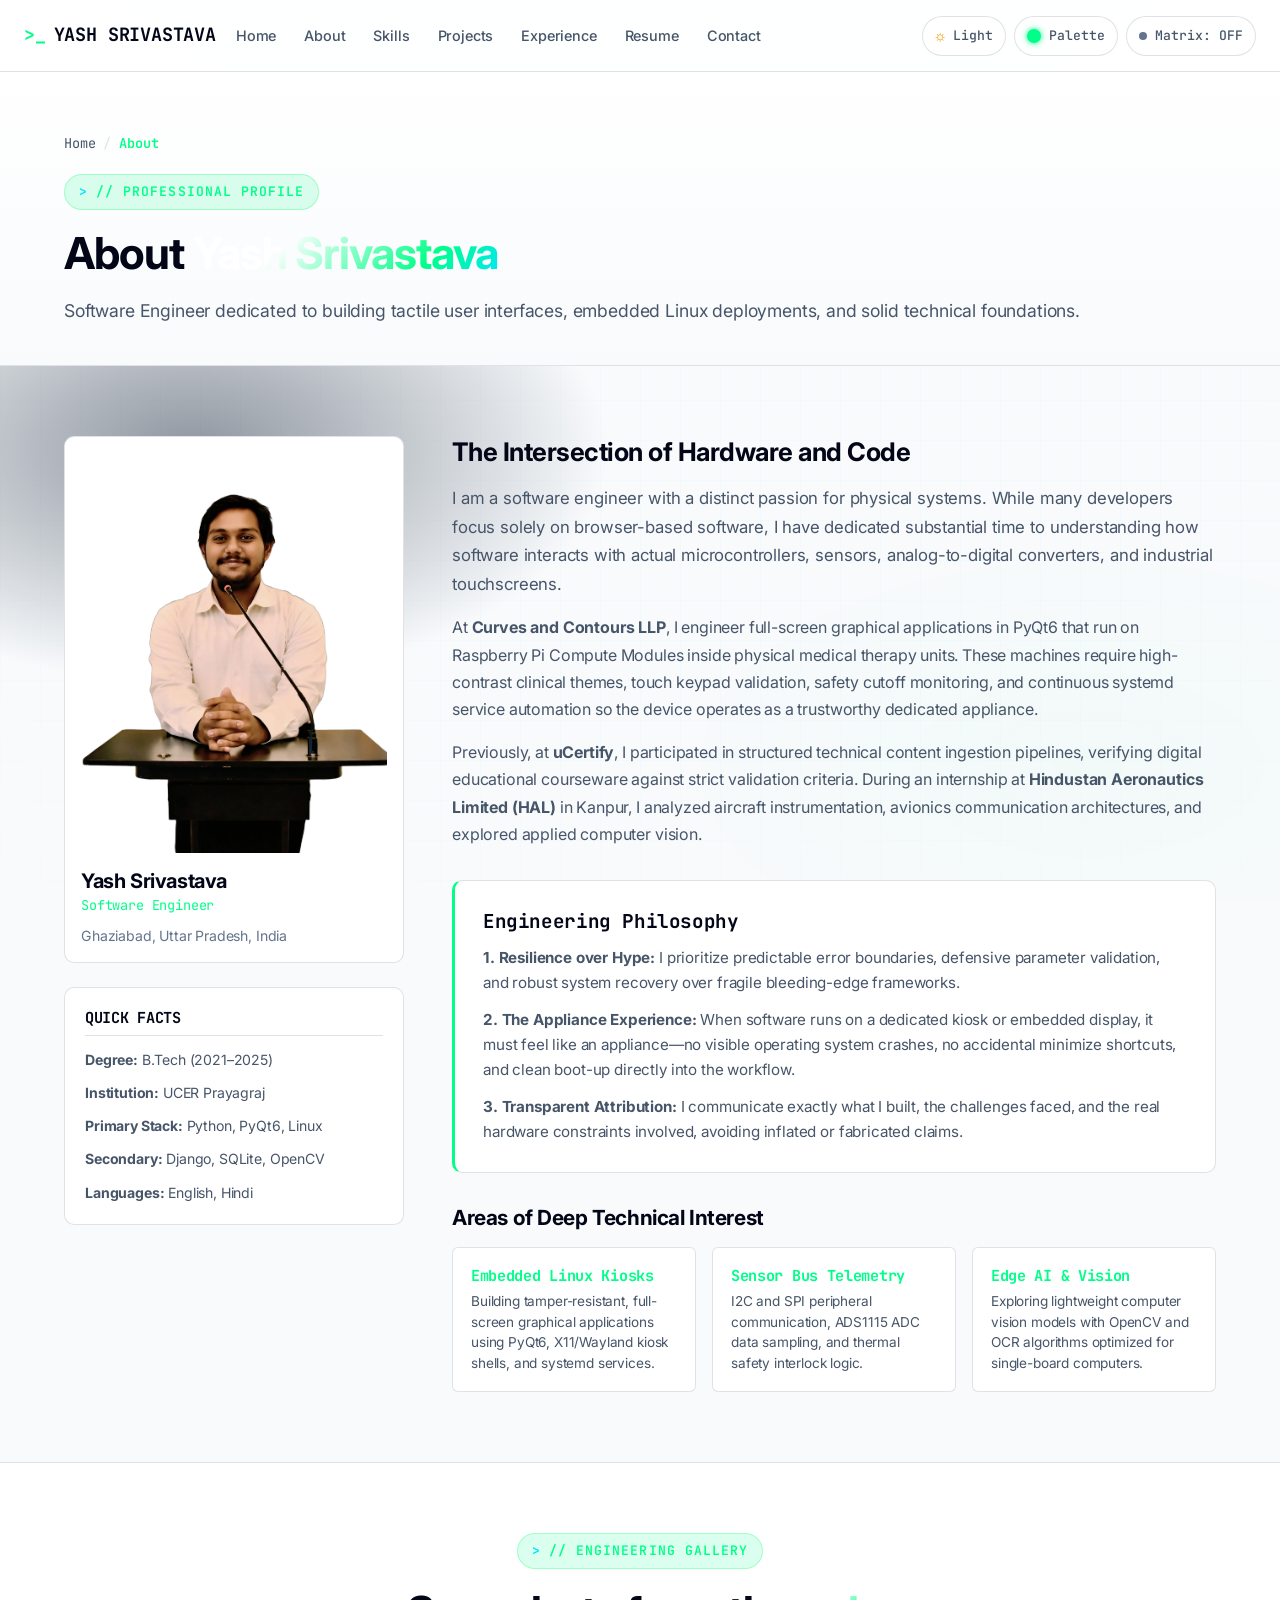
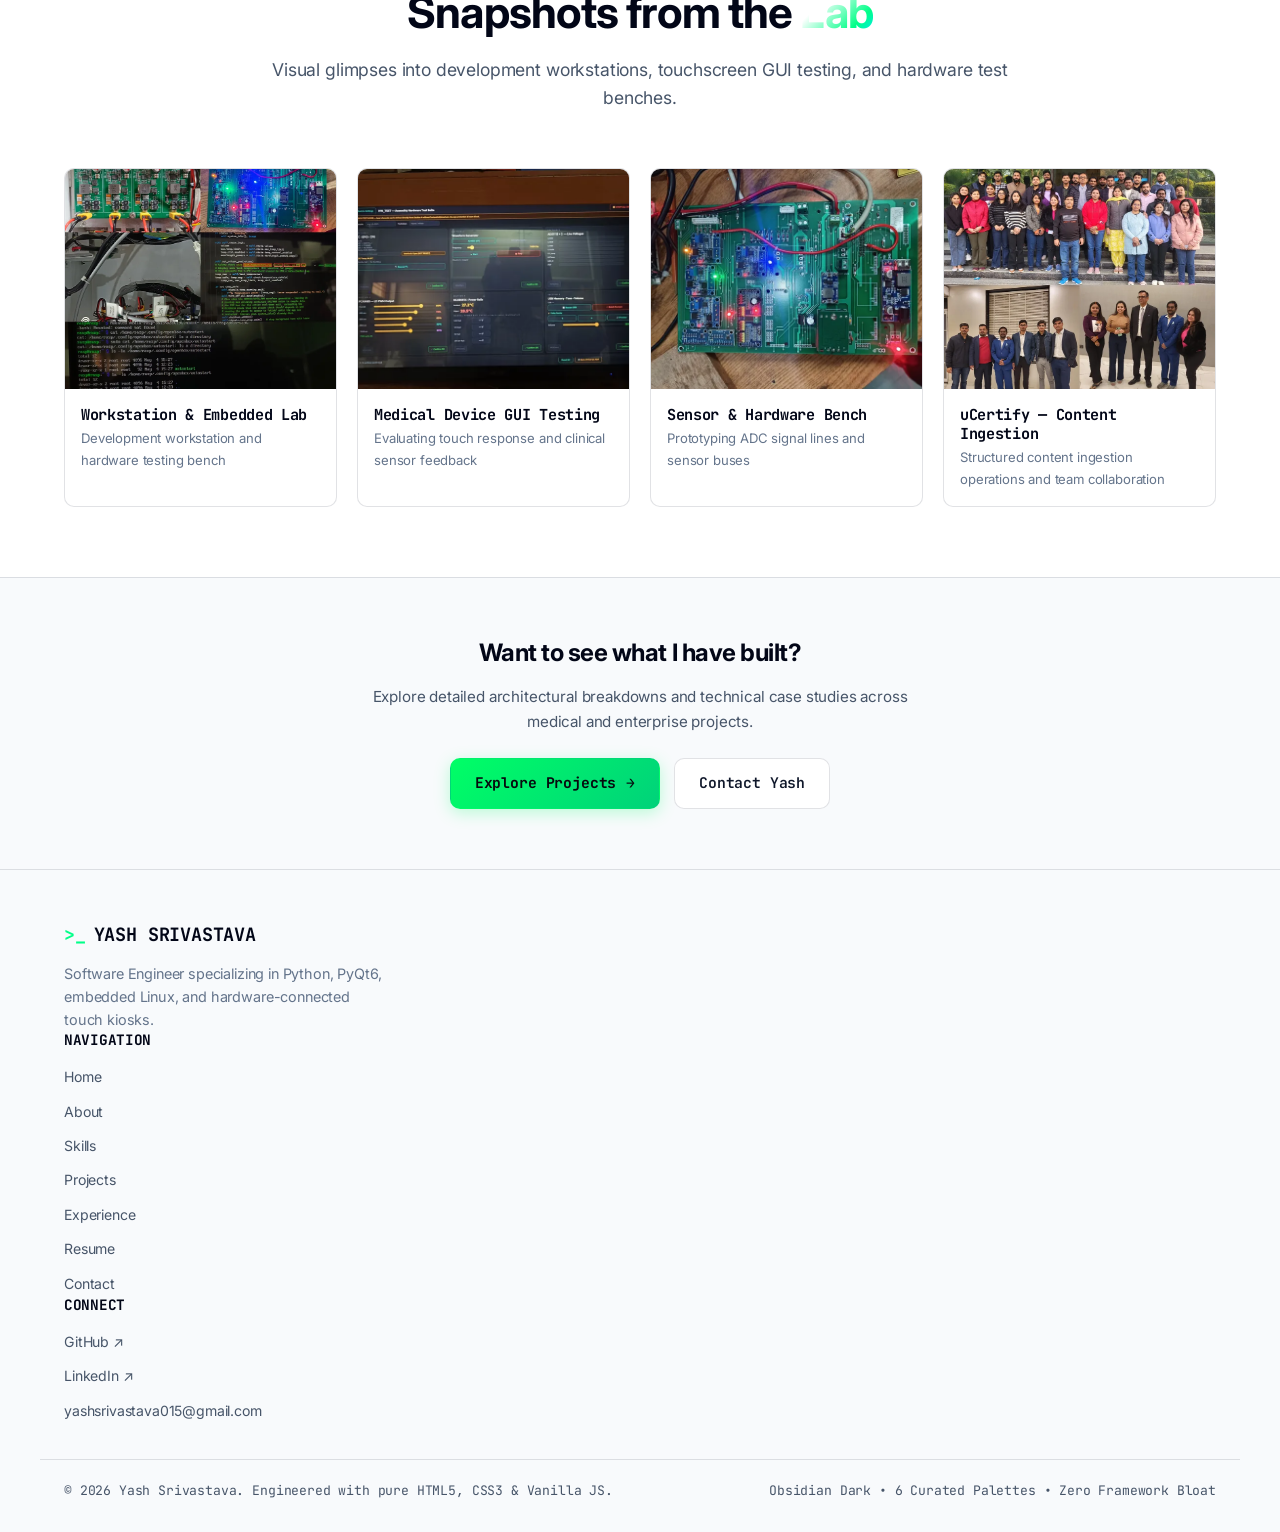
==== about/index.html @ b6c616fc "feat: multi-page architecture with centralized theme, palette, and matrix controls" ====
<!DOCTYPE html>
<html lang="en" data-theme="dark" data-palette="emerald">
<head>
  <meta charset="UTF-8">
  <meta name="viewport" content="width=device-width, initial-scale=1.0">
  <title>About Yash Srivastava | Systems Software Engineer</title>
  
  <meta name="description" content="Learn about Yash Srivastava — Software Engineer based in Ghaziabad, India. Background, engineering philosophy, education, and development approach.">
  <link rel="canonical" href="https://yashsrivastava.dev/about/">

  <!-- Immediate Theme & Palette Initialization -->
  <script>
    (function () {
      try {
        var t = localStorage.getItem('portfolio_theme') || (window.matchMedia && window.matchMedia('(prefers-color-scheme: light)').matches ? 'light' : 'dark');
        var p = localStorage.getItem('portfolio_palette') || 'emerald';
        document.documentElement.setAttribute('data-theme', t);
        document.documentElement.setAttribute('data-palette', p);
      } catch (e) {}
    })();
  </script>

  <!-- Favicons -->
  <link rel="icon" type="image/x-icon" href="../favicon.ico">
  <link rel="icon" type="image/png" sizes="32x32" href="../assets/icons/favicon-32x32.png">
  <link rel="apple-touch-icon" sizes="180x180" href="../assets/icons/apple-touch-icon.png">

  <!-- Open Graph -->
  <meta property="og:type" content="profile">
  <meta property="og:url" content="https://yashsrivastava.dev/about/">
  <meta property="og:title" content="About Yash Srivastava | Software Engineer">
  <meta property="og:description" content="Background, engineering philosophy, and lab snapshots of Yash Srivastava.">
  <meta property="og:image" content="https://yashsrivastava.dev/images/og-image.webp">

  <!-- Stylesheet -->
  <link rel="stylesheet" href="../assets/css/style.css">
  
  <!-- Preconnect Fonts -->
  <link rel="preconnect" href="https://fonts.googleapis.com">
  <link rel="preconnect" href="https://fonts.gstatic.com" crossorigin>
  <link href="https://fonts.googleapis.com/css2?family=Inter:wght@400;500;600;700&family=JetBrains+Mono:wght@400;600;700&display=swap" rel="stylesheet">
</head>
<body>
  <a href="#main-content" class="skip-link">Skip to main content</a>
  <canvas id="matrixCanvas" aria-hidden="true"></canvas>

  <!-- Sticky Navigation Bar -->
  <header class="navbar" id="top-navbar">
    <div class="container nav-container">
      <a href="../index.html" class="nav-brand" aria-label="Yash Srivastava Portfolio Home">
        <span class="brand-prompt">&gt;_</span>
        <span class="brand-name">YASH SRIVASTAVA</span>
      </a>

      <nav aria-label="Main Navigation">
        <ul class="nav-links" id="nav-links">
          <li><a href="../index.html" class="nav-link">Home</a></li>
          <li><a href="../about/" class="nav-link active">About</a></li>
          <li><a href="../skills/" class="nav-link">Skills</a></li>
          <li><a href="../projects/" class="nav-link">Projects</a></li>
          <li><a href="../experience/" class="nav-link">Experience</a></li>
          <li><a href="../resume/" class="nav-link">Resume</a></li>
          <li><a href="../contact/" class="nav-link">Contact</a></li>
        </ul>
      </nav>

      <div class="nav-actions">
        <div class="nav-controls">
          <button type="button" class="ctrl-btn theme-toggle" id="theme-toggle-btn" aria-label="Switch Theme" title="Toggle Theme (Dark / Light)">
            <span class="ctrl-icon theme-icon-dark" aria-hidden="true">&#9790;</span>
            <span class="ctrl-icon theme-icon-light" aria-hidden="true">&#9788;</span>
            <span class="ctrl-label">Dark</span>
          </button>

          <div class="palette-dropdown" id="palette-dropdown-container">
            <button type="button" class="ctrl-btn palette-toggle" id="palette-toggle-btn" aria-haspopup="true" aria-expanded="false" aria-label="Select accent color palette" title="Select Color Palette">
              <span class="palette-color-preview" id="palette-color-preview" aria-hidden="true"></span>
              <span class="ctrl-label">Palette</span>
            </button>
            <div class="palette-menu" id="palette-menu" role="menu" aria-label="Color Palettes">
              <button type="button" class="palette-option active" data-palette="emerald" role="menuitem"><span class="swatch swatch-emerald"></span> Emerald</button>
              <button type="button" class="palette-option" data-palette="electric-blue" role="menuitem"><span class="swatch swatch-blue"></span> Electric Blue</button>
              <button type="button" class="palette-option" data-palette="cyan" role="menuitem"><span class="swatch swatch-cyan"></span> Neon Cyan</button>
              <button type="button" class="palette-option" data-palette="violet" role="menuitem"><span class="swatch swatch-violet"></span> Royal Violet</button>
              <button type="button" class="palette-option" data-palette="amber" role="menuitem"><span class="swatch swatch-amber"></span> Cyber Amber</button>
              <button type="button" class="palette-option" data-palette="monochrome" role="menuitem"><span class="swatch swatch-mono"></span> Monochrome</button>
            </div>
          </div>

          <button type="button" class="ctrl-btn matrix-toggle" id="matrix-toggle-btn" aria-pressed="false" aria-label="Toggle Matrix Canvas Animation" title="Toggle Matrix FX">
            <span class="matrix-status-dot"></span>
            <span class="ctrl-label">Matrix: OFF</span>
          </button>
        </div>

        <button type="button" class="menu-toggle" id="menu-toggle" aria-label="Toggle Navigation Menu" aria-expanded="false" aria-controls="nav-links">
          <svg viewBox="0 0 24 24" fill="none" stroke="currentColor" stroke-width="2" stroke-linecap="round" stroke-linejoin="round" aria-hidden="true">
            <line x1="3" y1="12" x2="21" y2="12"></line>
            <line x1="3" y1="6" x2="21" y2="6"></line>
            <line x1="3" y1="18" x2="21" y2="18"></line>
          </svg>
        </button>
      </div>
    </div>
  </header>

  <main id="main-content">
    <!-- Page Hero & Breadcrumbs -->
    <section class="page-hero">
      <div class="container">
        <nav class="breadcrumbs" aria-label="Breadcrumb">
          <a href="../index.html">Home</a>
          <span class="separator">/</span>
          <span class="current" aria-current="page">About</span>
        </nav>
        <span class="section-tag">// Professional Profile</span>
        <h1 class="section-title">About <span class="text-gradient">Yash Srivastava</span></h1>
        <p class="section-subtitle">
          Software Engineer dedicated to building tactile user interfaces, embedded Linux deployments, and solid technical foundations.
        </p>
      </div>
    </section>

    <!-- Detailed Background & Portrait -->
    <section style="padding: 70px 0;">
      <div class="container">
        <div class="about-grid" style="display: grid; grid-template-columns: 340px 1fr; gap: 48px; align-items: start;">
          
          <!-- Left Column: Portrait & Highlights -->
          <div style="display: flex; flex-direction: column; gap: 24px;">
            <div style="background: var(--bg-surface); border: 1px solid var(--border-subtle); border-radius: var(--radius-md); overflow: hidden; padding: 16px; text-align: center;">
              <img src="../images/profile/yash-profile.webp" alt="Yash Srivastava portrait photograph" style="border-radius: var(--radius-sm); width: 100%; height: auto; max-height: 400px; object-fit: cover;" width="400" height="480">
              <div style="margin-top: 16px; text-align: left;">
                <h2 style="font-size: 1.25rem; font-weight: 700; color: var(--text-highlight);">Yash Srivastava</h2>
                <p style="font-family: var(--font-mono); font-size: 0.85rem; color: var(--accent); margin-bottom: 8px;">Software Engineer</p>
                <p style="font-size: 0.88rem; color: var(--text-muted); line-height: 1.5;">Ghaziabad, Uttar Pradesh, India</p>
              </div>
            </div>

            <!-- Quick Specs Card -->
            <div style="background: var(--bg-surface); border: 1px solid var(--border-subtle); border-radius: var(--radius-md); padding: 20px;">
              <h3 style="font-size: 0.95rem; font-family: var(--font-mono); text-transform: uppercase; color: var(--text-highlight); margin-bottom: 12px; border-bottom: 1px solid var(--border-subtle); padding-bottom: 8px;">Quick Facts</h3>
              <ul style="list-style: none; display: flex; flex-direction: column; gap: 10px; font-size: 0.88rem; color: var(--text-secondary);">
                <li><strong>Degree:</strong> B.Tech (2021&ndash;2025)</li>
                <li><strong>Institution:</strong> UCER Prayagraj</li>
                <li><strong>Primary Stack:</strong> Python, PyQt6, Linux</li>
                <li><strong>Secondary:</strong> Django, SQLite, OpenCV</li>
                <li><strong>Languages:</strong> English, Hindi</li>
              </ul>
            </div>
          </div>

          <!-- Right Column: Narrative & Engineering Approach -->
          <div style="display: flex; flex-direction: column; gap: 32px;">
            <div>
              <h2 style="font-size: 1.6rem; color: var(--text-highlight); margin-bottom: 16px;">The Intersection of Hardware and Code</h2>
              <p style="font-size: 1.05rem; line-height: 1.7; color: var(--text-secondary); margin-bottom: 16px;">
                I am a software engineer with a distinct passion for physical systems. While many developers focus solely on browser-based software, I have dedicated substantial time to understanding how software interacts with actual microcontrollers, sensors, analog-to-digital converters, and industrial touchscreens.
              </p>
              <p style="font-size: 1rem; line-height: 1.7; color: var(--text-secondary); margin-bottom: 16px;">
                At <strong>Curves and Contours LLP</strong>, I engineer full-screen graphical applications in PyQt6 that run on Raspberry Pi Compute Modules inside physical medical therapy units. These machines require high-contrast clinical themes, touch keypad validation, safety cutoff monitoring, and continuous systemd service automation so the device operates as a trustworthy dedicated appliance.
              </p>
              <p style="font-size: 1rem; line-height: 1.7; color: var(--text-secondary);">
                Previously, at <strong>uCertify</strong>, I participated in structured technical content ingestion pipelines, verifying digital educational courseware against strict validation criteria. During an internship at <strong>Hindustan Aeronautics Limited (HAL)</strong> in Kanpur, I analyzed aircraft instrumentation, avionics communication architectures, and explored applied computer vision.
              </p>
            </div>

            <!-- Engineering Philosophy -->
            <div style="background: var(--bg-surface); border: 1px solid var(--border-subtle); border-left: 3px solid var(--accent); border-radius: var(--radius-md); padding: 28px;">
              <h3 style="font-size: 1.2rem; font-family: var(--font-mono); color: var(--text-highlight); margin-bottom: 12px;">Engineering Philosophy</h3>
              <p style="font-size: 0.95rem; line-height: 1.65; color: var(--text-secondary); margin-bottom: 12px;">
                <strong>1. Resilience over Hype:</strong> I prioritize predictable error boundaries, defensive parameter validation, and robust system recovery over fragile bleeding-edge frameworks.
              </p>
              <p style="font-size: 0.95rem; line-height: 1.65; color: var(--text-secondary); margin-bottom: 12px;">
                <strong>2. The Appliance Experience:</strong> When software runs on a dedicated kiosk or embedded display, it must feel like an appliance—no visible operating system crashes, no accidental minimize shortcuts, and clean boot-up directly into the workflow.
              </p>
              <p style="font-size: 0.95rem; line-height: 1.65; color: var(--text-secondary);">
                <strong>3. Transparent Attribution:</strong> I communicate exactly what I built, the challenges faced, and the real hardware constraints involved, avoiding inflated or fabricated claims.
              </p>
            </div>

            <!-- Areas of Interest -->
            <div>
              <h3 style="font-size: 1.3rem; color: var(--text-highlight); margin-bottom: 16px;">Areas of Deep Technical Interest</h3>
              <div style="display: grid; grid-template-columns: repeat(auto-fit, minmax(240px, 1fr)); gap: 16px;">
                <div style="background: var(--bg-surface); border: 1px solid var(--border-subtle); border-radius: var(--radius-sm); padding: 18px;">
                  <h4 style="font-family: var(--font-mono); font-size: 0.95rem; color: var(--accent); margin-bottom: 6px;">Embedded Linux Kiosks</h4>
                  <p style="font-size: 0.85rem; color: var(--text-secondary); line-height: 1.5;">Building tamper-resistant, full-screen graphical applications using PyQt6, X11/Wayland kiosk shells, and systemd services.</p>
                </div>
                <div style="background: var(--bg-surface); border: 1px solid var(--border-subtle); border-radius: var(--radius-sm); padding: 18px;">
                  <h4 style="font-family: var(--font-mono); font-size: 0.95rem; color: var(--accent); margin-bottom: 6px;">Sensor Bus Telemetry</h4>
                  <p style="font-size: 0.85rem; color: var(--text-secondary); line-height: 1.5;">I2C and SPI peripheral communication, ADS1115 ADC data sampling, and thermal safety interlock logic.</p>
                </div>
                <div style="background: var(--bg-surface); border: 1px solid var(--border-subtle); border-radius: var(--radius-sm); padding: 18px;">
                  <h4 style="font-family: var(--font-mono); font-size: 0.95rem; color: var(--accent); margin-bottom: 6px;">Edge AI &amp; Vision</h4>
                  <p style="font-size: 0.85rem; color: var(--text-secondary); line-height: 1.5;">Exploring lightweight computer vision models with OpenCV and OCR algorithms optimized for single-board computers.</p>
                </div>
              </div>
            </div>
          </div>
        </div>
      </div>
    </section>

    <!-- Lab & Workstation Snapshots Gallery -->
    <section style="padding: 70px 0; background: var(--bg-surface); border-top: 1px solid var(--border-subtle);">
      <div class="container">
        <div class="section-header">
          <span class="section-tag">// Engineering Gallery</span>
          <h2 class="section-title">Snapshots from the <span class="text-gradient">Lab</span></h2>
          <p class="section-subtitle">
            Visual glimpses into development workstations, touchscreen GUI testing, and hardware test benches.
          </p>
        </div>

        <div class="gallery-grid" style="display: grid; grid-template-columns: repeat(auto-fit, minmax(min(100%, 260px), 1fr)); gap: 20px;">
          
          <div class="gallery-card" style="background: var(--bg-card); border: 1px solid var(--border-subtle); border-radius: var(--radius-md); overflow: hidden;">
            <img src="../images/snapshots-engineering-lab/workstation-embedded-lab-800.webp" alt="Development workstation setup with test equipment and circuit testing" style="width: 100%; height: 220px; object-fit: cover;" width="800" height="450" loading="lazy">
            <div style="padding: 16px;">
              <h4 style="font-family: var(--font-mono); font-size: 0.95rem; color: var(--text-highlight); margin-bottom: 4px;">Workstation &amp; Embedded Lab</h4>
              <p style="font-size: 0.82rem; color: var(--text-muted);">Development workstation and hardware testing bench</p>
            </div>
          </div>

          <div class="gallery-card" style="background: var(--bg-card); border: 1px solid var(--border-subtle); border-radius: var(--radius-md); overflow: hidden;">
            <img src="../images/snapshots-engineering-lab/medical-device-gui-testing-800.webp" alt="Touchscreen monitor testing medical device graphical user interface" style="width: 100%; height: 220px; object-fit: cover;" width="800" height="450" loading="lazy">
            <div style="padding: 16px;">
              <h4 style="font-family: var(--font-mono); font-size: 0.95rem; color: var(--text-highlight); margin-bottom: 4px;">Medical Device GUI Testing</h4>
              <p style="font-size: 0.82rem; color: var(--text-muted);">Evaluating touch response and clinical sensor feedback</p>
            </div>
          </div>

          <div class="gallery-card" style="background: var(--bg-card); border: 1px solid var(--border-subtle); border-radius: var(--radius-md); overflow: hidden;">
            <img src="../images/snapshots-engineering-lab/sensor-hardware-engineering-800.webp" alt="Circuit prototyping breadboard with connected sensors and wiring" style="width: 100%; height: 220px; object-fit: cover;" width="800" height="450" loading="lazy">
            <div style="padding: 16px;">
              <h4 style="font-family: var(--font-mono); font-size: 0.95rem; color: var(--text-highlight); margin-bottom: 4px;">Sensor &amp; Hardware Bench</h4>
              <p style="font-size: 0.82rem; color: var(--text-muted);">Prototyping ADC signal lines and sensor buses</p>
            </div>
          </div>

          <div class="gallery-card" style="background: var(--bg-card); border: 1px solid var(--border-subtle); border-radius: var(--radius-md); overflow: hidden;">
            <img src="../images/snapshots-engineering-lab/ucertify-ingest-role-800.webp" alt="Office collaboration during technical content operations" style="width: 100%; height: 220px; object-fit: cover;" width="800" height="450" loading="lazy">
            <div style="padding: 16px;">
              <h4 style="font-family: var(--font-mono); font-size: 0.95rem; color: var(--text-highlight); margin-bottom: 4px;">uCertify &mdash; Content Ingestion</h4>
              <p style="font-size: 0.82rem; color: var(--text-muted);">Structured content ingestion operations and team collaboration</p>
            </div>
          </div>

        </div>
      </div>
    </section>

    <!-- CTA Section -->
    <section style="padding: 60px 0; border-top: 1px solid var(--border-subtle); text-align: center;">
      <div class="container" style="max-width: 600px;">
        <h2 style="font-size: 1.5rem; color: var(--text-highlight); margin-bottom: 16px;">Want to see what I have built?</h2>
        <p style="color: var(--text-secondary); margin-bottom: 24px; font-size: 0.95rem;">
          Explore detailed architectural breakdowns and technical case studies across medical and enterprise projects.
        </p>
        <div style="display: flex; gap: 14px; justify-content: center; flex-wrap: wrap;">
          <a href="../projects/" class="btn btn-primary">
            <span>Explore Projects</span>
            <span class="btn-arrow">&rarr;</span>
          </a>
          <a href="../contact/" class="btn btn-secondary">
            <span>Contact Yash</span>
          </a>
        </div>
      </div>
    </section>
  </main>

  <!-- Global Footer -->
  <footer class="footer" style="padding: 50px 0 30px; border-top: 1px solid var(--border-subtle); background: var(--bg-primary);">
    <div class="container footer-grid">
      <div class="footer-brand">
        <a href="../index.html" class="nav-brand" style="margin-bottom: 12px; display: inline-flex;">
          <span class="brand-prompt">&gt;_</span>
          <span class="brand-name">YASH SRIVASTAVA</span>
        </a>
        <p style="color: var(--text-muted); font-size: 0.9rem; max-width: 320px; line-height: 1.6;">
          Software Engineer specializing in Python, PyQt6, embedded Linux, and hardware-connected touch kiosks.
        </p>
      </div>

      <div class="footer-links-group">
        <h4 style="font-family: var(--font-mono); font-size: 0.9rem; text-transform: uppercase; margin-bottom: 14px; color: var(--text-highlight);">Navigation</h4>
        <ul style="list-style: none; display: flex; flex-direction: column; gap: 8px;">
          <li><a href="../index.html" style="color: var(--text-secondary); font-size: 0.88rem;">Home</a></li>
          <li><a href="../about/" style="color: var(--text-secondary); font-size: 0.88rem;">About</a></li>
          <li><a href="../skills/" style="color: var(--text-secondary); font-size: 0.88rem;">Skills</a></li>
          <li><a href="../projects/" style="color: var(--text-secondary); font-size: 0.88rem;">Projects</a></li>
          <li><a href="../experience/" style="color: var(--text-secondary); font-size: 0.88rem;">Experience</a></li>
          <li><a href="../resume/" style="color: var(--text-secondary); font-size: 0.88rem;">Resume</a></li>
          <li><a href="../contact/" style="color: var(--text-secondary); font-size: 0.88rem;">Contact</a></li>
        </ul>
      </div>

      <div class="footer-social-group">
        <h4 style="font-family: var(--font-mono); font-size: 0.9rem; text-transform: uppercase; margin-bottom: 14px; color: var(--text-highlight);">Connect</h4>
        <ul style="list-style: none; display: flex; flex-direction: column; gap: 8px;">
          <li><a href="https://github.com/yashsrivastava12345" target="_blank" rel="noopener noreferrer" style="color: var(--text-secondary); font-size: 0.88rem;">GitHub &nearr;</a></li>
          <li><a href="https://www.linkedin.com/in/yash-srivastava-363363220/" target="_blank" rel="noopener noreferrer" style="color: var(--text-secondary); font-size: 0.88rem;">LinkedIn &nearr;</a></li>
          <li><a href="mailto:yashsrivastava015@gmail.com" style="color: var(--text-secondary); font-size: 0.88rem;">yashsrivastava015@gmail.com</a></li>
        </ul>
      </div>
    </div>

    <div class="container footer-bottom" style="margin-top: 36px; padding-top: 20px; border-top: 1px solid var(--border-subtle); display: flex; justify-content: space-between; align-items: center; flex-wrap: wrap; gap: 12px; color: var(--text-muted); font-size: 0.82rem; font-family: var(--font-mono);">
      <p>&copy; 2026 Yash Srivastava. Engineered with pure HTML5, CSS3 &amp; Vanilla JS.</p>
      <p>Obsidian Dark &bull; 6 Curated Palettes &bull; Zero Framework Bloat</p>
    </div>
  </footer>

  <script src="../assets/js/settings.js"></script>
</body>
</html>
---- assets/css/style.css ----
/* ==========================================================================
   YASH SRIVASTAVA - PROFESSIONAL DEVELOPER PORTFOLIO
   Design System: Obsidian Dark + Cyber Neon Green / Cyan Accents
   ========================================================================== */

/* Accessibility Skip Link */
.skip-link {
  position: absolute;
  top: -120px;
  left: 20px;
  background: var(--accent-green);
  color: #05080c;
  font-weight: 700;
  padding: 12px 20px;
  border-radius: var(--radius-sm);
  z-index: 10000;
  transition: top var(--transition-fast);
  text-decoration: none;
  font-family: var(--font-mono);
  box-shadow: 0 0 15px rgba(0, 255, 102, 0.5);
}
.skip-link:focus {
  top: 16px;
  outline: 3px solid #ffffff;
}

/* --------------------------------------------------------------------------
   Design Tokens & Dynamic Theme System
   -------------------------------------------------------------------------- */

:root,
[data-theme="dark"] {
  /* Dark Theme Base (Default) */
  --bg-primary: #070a0e;
  --bg-secondary: #0d1219;
  --bg-surface: #121822;
  --bg-surface-elevated: #182230;
  --bg-card: rgba(18, 26, 38, 0.8);
  --bg-card-hover: rgba(26, 37, 54, 0.92);
  --bg-glass: rgba(14, 20, 29, 0.85);

  /* Typography Colors */
  --text-primary: #f8fafc;
  --text-secondary: #94a3b8;
  --text-muted: #8a9bb3;
  --text-highlight: #ffffff;

  /* Borders & Grid */
  --border-subtle: rgba(255, 255, 255, 0.08);
  --grid-line: rgba(255, 255, 255, 0.025);
  --terminal-top-bg: #0d1219;
  --shadow-color: rgba(0, 0, 0, 0.55);
}

/* Light Theme Overrides */
[data-theme="light"] {
  --bg-primary: #f8fafc;
  --bg-secondary: #f1f5f9;
  --bg-surface: #ffffff;
  --bg-surface-elevated: #ffffff;
  --bg-card: #ffffff;
  --bg-card-hover: #f8fafc;
  --bg-glass: rgba(255, 255, 255, 0.9);

  /* Typography Colors */
  --text-primary: #0f172a;
  --text-secondary: #475569;
  --text-muted: #64748b;
  --text-highlight: #020617;

  /* Borders & Grid */
  --border-subtle: rgba(15, 23, 42, 0.12);
  --grid-line: rgba(15, 23, 42, 0.035);
  --terminal-top-bg: #e2e8f0;
  --shadow-color: rgba(15, 23, 42, 0.08);
}

/* Curated Accent Palettes */
/* 1. Emerald (Cyber Green - Default) */
:root,
[data-palette="emerald"] {
  --accent: #00ff88;
  --accent-hover: #00cc6a;
  --accent-dim: rgba(0, 255, 136, 0.14);
  --accent-glow: rgba(0, 255, 136, 0.3);
  --accent-border: rgba(0, 255, 136, 0.35);
  --accent-contrast: #070a0e;
  --accent-green: var(--accent);
  --accent-green-dim: var(--accent-dim);
  --accent-green-glow: var(--accent-glow);
  --accent-cyan: #00e5ff;
  --accent-cyan-dim: rgba(0, 229, 255, 0.14);
  --accent-cyan-glow: rgba(0, 229, 255, 0.28);
  --border-card: rgba(0, 255, 136, 0.2);
  --border-card-hover: rgba(0, 229, 255, 0.45);
  --border-focus: var(--accent);
}

/* 2. Electric Blue */
[data-palette="electric-blue"] {
  --accent: #3b82f6;
  --accent-hover: #2563eb;
  --accent-dim: rgba(59, 130, 246, 0.15);
  --accent-glow: rgba(59, 130, 246, 0.3);
  --accent-border: rgba(59, 130, 246, 0.4);
  --accent-contrast: #ffffff;
  --accent-green: var(--accent);
  --accent-green-dim: var(--accent-dim);
  --accent-green-glow: var(--accent-glow);
  --accent-cyan: #60a5fa;
  --accent-cyan-dim: rgba(96, 165, 250, 0.15);
  --accent-cyan-glow: rgba(96, 165, 250, 0.28);
  --border-card: rgba(59, 130, 246, 0.25);
  --border-card-hover: rgba(96, 165, 250, 0.5);
  --border-focus: var(--accent);
}

/* 3. Neon Cyan */
[data-palette="cyan"] {
  --accent: #00e5ff;
  --accent-hover: #00b4d8;
  --accent-dim: rgba(0, 229, 255, 0.14);
  --accent-glow: rgba(0, 229, 255, 0.3);
  --accent-border: rgba(0, 229, 255, 0.4);
  --accent-contrast: #070a0e;
  --accent-green: var(--accent);
  --accent-green-dim: var(--accent-dim);
  --accent-green-glow: var(--accent-glow);
  --accent-cyan: #38bdf8;
  --accent-cyan-dim: rgba(56, 189, 248, 0.15);
  --accent-cyan-glow: rgba(56, 189, 248, 0.28);
  --border-card: rgba(0, 229, 255, 0.25);
  --border-card-hover: rgba(56, 189, 248, 0.5);
  --border-focus: var(--accent);
}

/* 4. Royal Violet */
[data-palette="violet"] {
  --accent: #a855f7;
  --accent-hover: #9333ea;
  --accent-dim: rgba(168, 85, 247, 0.15);
  --accent-glow: rgba(168, 85, 247, 0.32);
  --accent-border: rgba(168, 85, 247, 0.4);
  --accent-contrast: #ffffff;
  --accent-green: var(--accent);
  --accent-green-dim: var(--accent-dim);
  --accent-green-glow: var(--accent-glow);
  --accent-cyan: #c084fc;
  --accent-cyan-dim: rgba(192, 132, 252, 0.15);
  --accent-cyan-glow: rgba(192, 132, 252, 0.28);
  --border-card: rgba(168, 85, 247, 0.25);
  --border-card-hover: rgba(192, 132, 252, 0.5);
  --border-focus: var(--accent);
}

/* 5. Cyber Amber */
[data-palette="amber"] {
  --accent: #f59e0b;
  --accent-hover: #d97706;
  --accent-dim: rgba(245, 158, 11, 0.15);
  --accent-glow: rgba(245, 158, 11, 0.3);
  --accent-border: rgba(245, 158, 11, 0.4);
  --accent-contrast: #070a0e;
  --accent-green: var(--accent);
  --accent-green-dim: var(--accent-dim);
  --accent-green-glow: var(--accent-glow);
  --accent-cyan: #fbbf24;
  --accent-cyan-dim: rgba(251, 191, 36, 0.15);
  --accent-cyan-glow: rgba(251, 191, 36, 0.28);
  --border-card: rgba(245, 158, 11, 0.25);
  --border-card-hover: rgba(251, 191, 36, 0.5);
  --border-focus: var(--accent);
}

/* 6. Monochrome / Steel */
[data-palette="monochrome"] {
  --accent: #94a3b8;
  --accent-hover: #cbd5e1;
  --accent-dim: rgba(148, 163, 184, 0.16);
  --accent-glow: rgba(148, 163, 184, 0.28);
  --accent-border: rgba(148, 163, 184, 0.35);
  --accent-contrast: #070a0e;
  --accent-green: var(--accent);
  --accent-green-dim: var(--accent-dim);
  --accent-green-glow: var(--accent-glow);
  --accent-cyan: #e2e8f0;
  --accent-cyan-dim: rgba(226, 232, 240, 0.14);
  --accent-cyan-glow: rgba(226, 232, 240, 0.28);
  --border-card: rgba(148, 163, 184, 0.25);
  --border-card-hover: rgba(226, 232, 240, 0.45);
  --border-focus: var(--accent);
}

/* Common System Tokens */
:root {
  --accent-amber: #f59e0b;
  --accent-purple: #8b5cf6;

  /* Fonts */
  --font-sans: 'Inter', -apple-system, BlinkMacSystemFont, 'Segoe UI', Roboto, Oxygen, Ubuntu, Cantarell, sans-serif;
  --font-mono: 'JetBrains Mono', 'Cascadia Code', 'Courier New', monospace;

  /* Layout & Transitions */
  --container-max: 1200px;
  --nav-height: 72px;
  --radius-sm: 6px;
  --radius-md: 10px;
  --radius-lg: 16px;
  --radius-full: 9999px;
  --transition-fast: 0.18s ease;
  --transition-normal: 0.3s cubic-bezier(0.16, 1, 0.3, 1);
  --transition-slow: 0.5s cubic-bezier(0.16, 1, 0.3, 1);

  /* Shadows */
  --shadow-sm: 0 2px 8px var(--shadow-color);
  --shadow-md: 0 8px 24px var(--shadow-color);
  --shadow-glow-green: 0 0 25px var(--accent-glow);
  --shadow-glow-cyan: 0 0 25px var(--accent-cyan-glow);
}

/* --------------------------------------------------------------------------
   Reset & Base Styles
   -------------------------------------------------------------------------- */
*, *::before, *::after {
  box-sizing: border-box;
  margin: 0;
  padding: 0;
}

html {
  scroll-behavior: smooth;
  scroll-padding-top: calc(var(--nav-height) + 24px);
  font-size: 16px;
  color-scheme: dark;
}

body {
  background-color: var(--bg-primary);
  color: var(--text-primary);
  font-family: var(--font-sans);
  line-height: 1.65;
  letter-spacing: -0.01em;
  overflow-x: hidden;
  position: relative;
  min-height: 100vh;
}

/* Subtle Technical Workstation Grid Pattern */
body::before {
  content: '';
  position: fixed;
  top: 0;
  left: 0;
  width: 100%;
  height: 100%;
  background-image: 
    linear-gradient(to right, rgba(0, 229, 255, 0.024) 1px, transparent 1px),
    linear-gradient(to bottom, rgba(0, 229, 255, 0.024) 1px, transparent 1px);
  background-size: 40px 40px;
  pointer-events: none;
  z-index: -1;
  mask-image: radial-gradient(ellipse 90% 80% at 50% 45%, #000 50%, transparent 95%);
  -webkit-mask-image: radial-gradient(ellipse 90% 80% at 50% 45%, #000 50%, transparent 95%);
}

/* Ambient Dark Workstation Gradient Overlay */
body::after {
  content: '';
  position: fixed;
  top: 0;
  left: 0;
  width: 100%;
  height: 100%;
  background: 
    radial-gradient(ellipse 80% 50% at 50% -10%, rgba(0, 229, 255, 0.055) 0%, transparent 60%),
    radial-gradient(ellipse 60% 45% at 85% 85%, rgba(0, 255, 102, 0.025) 0%, transparent 55%),
    radial-gradient(ellipse 50% 40% at 15% 50%, rgba(14, 28, 48, 0.45) 0%, transparent 65%);
  pointer-events: none;
  z-index: -1;
}

/* Canvas Matrix Layer (Optional Easter Egg, default OFF) */
#matrixCanvas {
  position: fixed;
  top: 0;
  left: 0;
  width: 100%;
  height: 100%;
  z-index: -2;
  opacity: 0;
  pointer-events: none;
  transition: opacity var(--transition-normal);
}

#matrixCanvas.active {
  opacity: 0.45;
}

/* Typography Helpers */
h1, h2, h3, h4, h5, h6 {
  color: var(--text-highlight);
  font-weight: 700;
  line-height: 1.25;
  letter-spacing: -0.02em;
}

p {
  color: var(--text-secondary);
}

a {
  color: var(--accent-green);
  text-decoration: none;
  transition: color var(--transition-fast);
}

a:hover {
  color: var(--accent-cyan);
}

code, pre, .font-mono {
  font-family: var(--font-mono);
}

img {
  max-width: 100%;
  height: auto;
  display: block;
}

.container {
  width: 100%;
  max-width: var(--container-max);
  margin-left: auto;
  margin-right: auto;
  padding-left: 24px;
  padding-right: 24px;
}

/* Section Header Utility */
.section-header {
  text-align: center;
  max-width: 760px;
  margin: 0 auto 56px;
}

.section-tag {
  display: inline-flex;
  align-items: center;
  gap: 8px;
  font-family: var(--font-mono);
  font-size: 0.82rem;
  font-weight: 600;
  text-transform: uppercase;
  letter-spacing: 0.08em;
  color: var(--accent-green);
  background: var(--accent-green-dim);
  border: 1px solid rgba(0, 255, 102, 0.28);
  padding: 6px 14px;
  border-radius: var(--radius-full);
  margin-bottom: 16px;
}

.section-tag::before {
  content: '>';
  color: var(--accent-cyan);
  font-weight: 700;
}

.section-title {
  font-size: clamp(2rem, 3.5vw, 2.75rem);
  margin-bottom: 16px;
}

.section-title .text-gradient {
  background: linear-gradient(135deg, #ffffff 30%, var(--accent-green) 75%, var(--accent-cyan) 100%);
  -webkit-background-clip: text;
  -webkit-text-fill-color: transparent;
}

.section-subtitle {
  font-size: 1.1rem;
  color: var(--text-secondary);
  line-height: 1.6;
}

/* Buttons */
.btn {
  display: inline-flex;
  align-items: center;
  justify-content: center;
  gap: 10px;
  padding: 12px 24px;
  font-family: var(--font-mono);
  font-size: 0.92rem;
  font-weight: 600;
  border-radius: var(--radius-md);
  cursor: pointer;
  transition: all var(--transition-normal);
  border: 1px solid transparent;
  white-space: nowrap;
}

.btn-primary {
  background: linear-gradient(135deg, #00ff66 0%, #00d27a 100%);
  color: #070a0e;
  box-shadow: 0 4px 16px rgba(0, 255, 102, 0.25);
  font-weight: 700;
}

.btn-primary:hover {
  background: linear-gradient(135deg, #24ff7e 0%, #00ff88 100%);
  color: #04080b;
  transform: translateY(-2px);
  box-shadow: 0 6px 24px rgba(0, 255, 102, 0.4);
}

.btn-secondary {
  background: var(--bg-surface-elevated);
  color: var(--text-primary);
  border-color: var(--border-subtle);
}

.btn-secondary:hover {
  background: rgba(255, 255, 255, 0.08);
  border-color: var(--accent-cyan);
  color: var(--accent-cyan);
  transform: translateY(-2px);
}

.btn-outline-green {
  background: transparent;
  color: var(--accent-green);
  border-color: rgba(0, 255, 102, 0.45);
}

.btn-outline-green:hover {
  background: var(--accent-green-dim);
  border-color: var(--accent-green);
  color: #ffffff;
  transform: translateY(-2px);
  box-shadow: var(--shadow-glow-green);
}

.btn-sm {
  padding: 8px 16px;
  font-size: 0.82rem;
}

/* --------------------------------------------------------------------------
   Sticky Navigation Bar
   -------------------------------------------------------------------------- */
.navbar {
  position: sticky;
  top: 0;
  width: 100%;
  height: var(--nav-height);
  background: var(--bg-glass);
  backdrop-filter: blur(16px);
  -webkit-backdrop-filter: blur(16px);
  border-bottom: 1px solid var(--border-subtle);
  z-index: 1000;
  display: flex;
  align-items: center;
  transition: all var(--transition-normal);
}

.navbar .container {
  max-width: 1440px;
}

.nav-container {
  display: flex;
  align-items: center;
  justify-content: space-between;
  gap: 16px;
  width: 100%;
  min-width: 0;
}

.nav-brand {
  display: flex;
  align-items: center;
  gap: 8px;
  font-family: var(--font-mono);
  font-weight: 700;
  font-size: 1.15rem;
  color: var(--text-highlight);
  letter-spacing: -0.01em;
  flex-shrink: 1;
  min-width: 0;
}

.brand-prompt {
  color: var(--accent-green);
  flex-shrink: 0;
}

.brand-name {
  white-space: nowrap;
  overflow: hidden;
  text-overflow: ellipsis;
}

.nav-brand:hover .brand-name {
  color: var(--accent-cyan);
}

.nav-links {
  display: flex;
  align-items: center;
  gap: 20px;
  list-style: none;
}

.nav-link {
  font-size: 0.9rem;
  font-weight: 500;
  color: var(--text-secondary);
  transition: color var(--transition-fast);
  position: relative;
  padding: 8px 4px;
  white-space: nowrap;
  min-height: 40px;
  display: inline-flex;
  align-items: center;
}

.nav-link:hover, .nav-link.active {
  color: var(--accent-green);
}

.nav-link.active::after {
  content: '';
  position: absolute;
  bottom: 0;
  left: 0;
  width: 100%;
  height: 2px;
  background: var(--accent-green);
  border-radius: var(--radius-full);
  box-shadow: 0 0 8px var(--accent-green);
}

.nav-actions {
  display: flex;
  align-items: center;
  gap: 12px;
  margin-left: auto;
  flex-shrink: 0;
}

/* --------------------------------------------------------------------------
   Three Global User Controls (Theme, Palette, Matrix FX)
   -------------------------------------------------------------------------- */
.nav-controls {
  display: flex;
  align-items: center;
  gap: 8px;
}

.ctrl-btn {
  display: inline-flex;
  align-items: center;
  justify-content: center;
  gap: 8px;
  background: var(--bg-surface);
  border: 1px solid var(--border-subtle);
  padding: 8px 12px;
  min-height: 40px;
  border-radius: var(--radius-full);
  font-family: var(--font-mono);
  font-size: 0.82rem;
  font-weight: 500;
  color: var(--text-secondary);
  cursor: pointer;
  transition: all var(--transition-fast);
  white-space: nowrap;
}

.ctrl-btn:hover {
  border-color: var(--accent);
  color: var(--text-primary);
  background: var(--bg-card-hover);
}

.ctrl-btn:focus-visible {
  outline: 2px solid var(--accent);
  outline-offset: 2px;
}

/* Theme Toggle (Dark / Light) */
.theme-toggle .ctrl-icon {
  font-size: 1rem;
  line-height: 1;
}

[data-theme="dark"] .theme-toggle .theme-icon-light {
  display: none;
}
[data-theme="dark"] .theme-toggle .theme-icon-dark {
  display: inline-block;
  color: var(--accent-cyan);
}

[data-theme="light"] .theme-toggle .theme-icon-dark {
  display: none;
}
[data-theme="light"] .theme-toggle .theme-icon-light {
  display: inline-block;
  color: #f59e0b;
}

/* Palette Selector Dropdown */
.palette-dropdown {
  position: relative;
}

.palette-color-preview {
  width: 14px;
  height: 14px;
  border-radius: 50%;
  background: var(--accent);
  box-shadow: 0 0 6px var(--accent);
  display: inline-block;
  flex-shrink: 0;
  transition: all var(--transition-fast);
}

.palette-menu {
  position: absolute;
  top: calc(100% + 8px);
  right: 0;
  width: 190px;
  background: var(--bg-surface);
  border: 1px solid var(--border-subtle);
  border-radius: var(--radius-md);
  padding: 6px;
  box-shadow: var(--shadow-md);
  display: none;
  flex-direction: column;
  gap: 2px;
  z-index: 1050;
  backdrop-filter: blur(12px);
  -webkit-backdrop-filter: blur(12px);
}

.palette-menu.open {
  display: flex;
  animation: fadeInDown 0.18s ease-out;
}

@keyframes fadeInDown {
  from {
    opacity: 0;
    transform: translateY(-6px);
  }
  to {
    opacity: 1;
    transform: translateY(0);
  }
}

.palette-option {
  display: flex;
  align-items: center;
  gap: 10px;
  padding: 8px 10px;
  border-radius: var(--radius-sm);
  background: transparent;
  border: none;
  color: var(--text-secondary);
  font-family: var(--font-mono);
  font-size: 0.82rem;
  font-weight: 500;
  cursor: pointer;
  width: 100%;
  text-align: left;
  transition: all var(--transition-fast);
}

.palette-option:hover,
.palette-option:focus-visible {
  background: var(--accent-dim);
  color: var(--text-primary);
  outline: none;
}

.palette-option.active {
  color: var(--text-primary);
  background: var(--accent-dim);
  font-weight: 700;
}

.palette-option .swatch {
  width: 12px;
  height: 12px;
  border-radius: 50%;
  flex-shrink: 0;
}

.swatch-emerald { background: #00ff88; box-shadow: 0 0 6px rgba(0, 255, 136, 0.4); }
.swatch-blue    { background: #3b82f6; box-shadow: 0 0 6px rgba(59, 130, 246, 0.4); }
.swatch-cyan    { background: #00e5ff; box-shadow: 0 0 6px rgba(0, 229, 255, 0.4); }
.swatch-violet  { background: #a855f7; box-shadow: 0 0 6px rgba(168, 85, 247, 0.4); }
.swatch-amber   { background: #f59e0b; box-shadow: 0 0 6px rgba(245, 158, 11, 0.4); }
.swatch-mono    { background: #94a3b8; box-shadow: 0 0 6px rgba(148, 163, 184, 0.4); }

/* Matrix FX Toggle */
.matrix-toggle {
  padding: 8px 12px;
}

.matrix-status-dot {
  width: 8px;
  height: 8px;
  border-radius: 50%;
  background: #64748b;
  display: inline-block;
  transition: background var(--transition-fast);
  flex-shrink: 0;
}

.matrix-status-dot.active {
  background: var(--accent);
  box-shadow: 0 0 8px var(--accent);
}

/* --------------------------------------------------------------------------
   Terminal Intro Modal (First-Visit & Replay)
   -------------------------------------------------------------------------- */
.terminal-intro-overlay {
  position: fixed;
  inset: 0;
  width: 100vw;
  height: 100vh;
  height: 100dvh;
  background: rgba(4, 7, 11, 0.88);
  backdrop-filter: blur(8px);
  -webkit-backdrop-filter: blur(8px);
  z-index: 99999;
  display: flex;
  align-items: center;
  justify-content: center;
  padding: 20px;
  opacity: 0;
  pointer-events: none;
  transition: opacity 0.25s ease-out;
}

.terminal-intro-overlay.visible {
  opacity: 1;
  pointer-events: auto;
}

.terminal-intro-window {
  width: 100%;
  max-width: 580px;
  background: #090e17;
  border: 1px solid var(--accent-border);
  border-radius: var(--radius-md);
  box-shadow: 0 20px 50px rgba(0, 0, 0, 0.7), 0 0 30px var(--accent-glow);
  overflow: hidden;
  display: flex;
  flex-direction: column;
  animation: terminalPop 0.3s cubic-bezier(0.16, 1, 0.3, 1);
}

@keyframes terminalPop {
  from {
    transform: scale(0.95) translateY(12px);
    opacity: 0;
  }
  to {
    transform: scale(1) translateY(0);
    opacity: 1;
  }
}

.terminal-window-header {
  background: #0d1420;
  border-bottom: 1px solid rgba(255, 255, 255, 0.08);
  padding: 10px 16px;
  display: flex;
  align-items: center;
  justify-content: space-between;
}

.terminal-dots {
  display: flex;
  gap: 7px;
}

.terminal-dots .dot {
  width: 11px;
  height: 11px;
  border-radius: 50%;
  display: inline-block;
}

.dot-red    { background: #ef4444; }
.dot-yellow { background: #f59e0b; }
.dot-green  { background: #10b981; }

.terminal-window-title {
  font-family: var(--font-mono);
  font-size: 0.82rem;
  color: var(--text-secondary);
}

.terminal-replay-hint {
  font-family: var(--font-mono);
  font-size: 0.75rem;
  color: var(--accent);
}

.terminal-window-body {
  padding: 24px;
  font-family: var(--font-mono);
  color: #f8fafc;
}

.terminal-prompt-line {
  font-size: 0.92rem;
  margin-bottom: 16px;
}

.terminal-user {
  color: var(--accent);
  font-weight: 600;
}

.terminal-path {
  color: var(--accent-cyan);
}

.terminal-command {
  color: #ffffff;
  font-weight: 700;
}

.terminal-output-area {
  margin-bottom: 24px;
  min-height: 110px;
  display: flex;
  flex-direction: column;
  gap: 8px;
}

.term-line {
  font-size: 0.9rem;
  color: var(--text-secondary);
  line-height: 1.5;
  transition: opacity 0.2s ease-in;
}

.term-highlight {
  color: #ffffff;
  font-weight: 700;
}

.term-accent {
  color: var(--accent);
  font-weight: 600;
}

.term-line.term-success {
  color: var(--accent);
  font-weight: 700;
  margin-top: 6px;
}

.terminal-actions {
  display: flex;
  align-items: center;
  justify-content: flex-end;
  gap: 12px;
  padding-top: 16px;
  border-top: 1px solid rgba(255, 255, 255, 0.08);
}

/* Reduced Motion Override for Terminal */
@media (prefers-reduced-motion: reduce) {
  .terminal-intro-window {
    animation: none;
  }
  .term-line {
    opacity: 1 !important;
    transition: none;
  }
}

/* Hamburger Menu Button */
.menu-toggle {
  display: none;
  background: transparent;
  border: 1px solid transparent;
  border-radius: var(--radius-sm);
  cursor: pointer;
  padding: 8px;
  min-width: 44px;
  min-height: 44px;
  color: var(--text-primary);
  align-items: center;
  justify-content: center;
}

.menu-toggle:focus-visible {
  border-color: var(--accent-green);
}

.menu-toggle svg {
  display: block;
  width: 24px;
  height: 24px;
}

/* --------------------------------------------------------------------------
   Hero Section
   -------------------------------------------------------------------------- */
.hero {
  position: relative;
  min-height: calc(100vh - var(--nav-height));
  min-height: calc(100dvh - var(--nav-height));
  display: flex;
  align-items: center;
  padding: 64px 0 96px;
  overflow: hidden;
}

.hero-grid {
  display: grid;
  grid-template-columns: 1.25fr 0.9fr;
  gap: 56px;
  align-items: center;
}

.hero-status-pill {
  display: inline-flex;
  align-items: center;
  gap: 10px;
  background: rgba(0, 255, 102, 0.08);
  border: 1px solid rgba(0, 255, 102, 0.25);
  padding: 6px 16px;
  border-radius: var(--radius-full);
  font-family: var(--font-mono);
  font-size: 0.82rem;
  color: var(--accent-green);
  margin-bottom: 24px;
}

.pulse-indicator {
  width: 8px;
  height: 8px;
  border-radius: 50%;
  background: var(--accent-green);
  box-shadow: 0 0 10px var(--accent-green);
  animation: pulse-ring 2s infinite;
}

@keyframes pulse-ring {
  0% { transform: scale(0.9); box-shadow: 0 0 0 0 rgba(0, 255, 102, 0.7); }
  70% { transform: scale(1.1); box-shadow: 0 0 0 8px rgba(0, 255, 102, 0); }
  100% { transform: scale(0.9); box-shadow: 0 0 0 0 rgba(0, 255, 102, 0); }
}

.hero-name {
  font-size: clamp(2.85rem, 5.5vw, 4.5rem);
  font-weight: 800;
  letter-spacing: -0.025em;
  line-height: 1.06;
  margin-bottom: 16px;
  text-transform: uppercase;
}

.hero-name .glow-text {
  color: #ffffff;
  text-shadow: none;
}

.hero-headline {
  font-size: clamp(1.2rem, 2.2vw, 1.5rem);
  font-weight: 600;
  color: var(--accent-cyan);
  margin-bottom: 20px;
  font-family: var(--font-mono);
  display: flex;
  flex-wrap: wrap;
  gap: 6px;
  align-items: center;
}

.hero-headline .divider {
  color: var(--text-muted);
  font-weight: 300;
}

.hero-description {
  font-size: 1.15rem;
  line-height: 1.7;
  color: var(--text-secondary);
  max-width: 600px;
  margin-bottom: 32px;
}

.hero-cta-group {
  display: flex;
  flex-wrap: wrap;
  gap: 16px;
  margin-bottom: 40px;
}

/* Technical Status Area Badges */
.tech-status-wrapper {
  border-top: 1px solid var(--border-subtle);
  padding-top: 24px;
}

.tech-status-label {
  font-family: var(--font-mono);
  font-size: 0.78rem;
  text-transform: uppercase;
  letter-spacing: 0.08em;
  color: var(--text-muted);
  margin-bottom: 12px;
}

.tech-status-badges {
  display: flex;
  flex-wrap: wrap;
  gap: 8px;
}

.tech-badge {
  display: inline-flex;
  align-items: center;
  gap: 6px;
  background: var(--bg-surface);
  border: 1px solid var(--border-subtle);
  padding: 5px 12px;
  border-radius: var(--radius-sm);
  font-family: var(--font-mono);
  font-size: 0.8rem;
  color: var(--text-secondary);
  transition: all var(--transition-fast);
}

.tech-badge:hover {
  border-color: var(--accent-green);
  color: var(--accent-green);
  background: var(--accent-green-dim);
}

.badge-glyph {
  font-family: var(--font-mono);
  color: var(--accent-cyan);
  font-size: 0.85em;
  font-weight: 600;
  opacity: 0.85;
}

/* Hero Terminal Visual Card */
.hero-visual {
  position: relative;
  display: flex;
  justify-content: center;
}

.terminal-card {
  width: 100%;
  max-width: 480px;
  background: rgba(14, 20, 29, 0.85);
  backdrop-filter: blur(16px);
  border: 1px solid rgba(0, 255, 102, 0.25);
  border-radius: var(--radius-lg);
  box-shadow: 0 16px 40px rgba(0, 0, 0, 0.6), 0 0 30px rgba(0, 255, 102, 0.12);
  overflow: hidden;
  position: relative;
}

.terminal-card::before {
  content: '';
  position: absolute;
  top: 0;
  left: 0;
  right: 0;
  height: 2px;
  background: linear-gradient(90deg, var(--accent-green), var(--accent-cyan));
}

.terminal-header {
  display: flex;
  align-items: center;
  justify-content: space-between;
  padding: 12px 18px;
  background: rgba(8, 12, 16, 0.9);
  border-bottom: 1px solid var(--border-subtle);
}

.terminal-dots {
  display: flex;
  gap: 8px;
}

.terminal-dots span {
  width: 11px;
  height: 11px;
  border-radius: 50%;
  display: block;
}

.terminal-dots .dot-red { background: #ef4444; }
.terminal-dots .dot-yellow { background: #f59e0b; }
.terminal-dots .dot-green { background: #10b981; }

.terminal-title {
  font-family: var(--font-mono);
  font-size: 0.76rem;
  color: var(--text-muted);
}

.terminal-badge {
  font-family: var(--font-mono);
  font-size: 0.72rem;
  color: var(--accent-green);
  background: var(--accent-green-dim);
  padding: 2px 8px;
  border-radius: var(--radius-sm);
}

.terminal-image-container {
  padding: 20px;
  display: flex;
  justify-content: center;
  background: radial-gradient(circle at center, rgba(0, 255, 102, 0.08) 0%, transparent 70%);
}

.terminal-image-container img {
  max-height: 240px;
  object-fit: contain;
  filter: drop-shadow(0 8px 20px rgba(0, 255, 102, 0.25));
  transition: transform var(--transition-normal);
}

.terminal-image-container img:hover {
  transform: scale(1.03);
}

.terminal-body {
  padding: 16px 20px 20px;
  font-family: var(--font-mono);
  font-size: 0.82rem;
  background: rgba(10, 14, 20, 0.95);
  border-top: 1px solid var(--border-subtle);
}

.terminal-row {
  margin-bottom: 6px;
  display: flex;
  align-items: baseline;
  gap: 8px;
}

.terminal-prompt {
  color: var(--accent-green);
  user-select: none;
}

.terminal-cmd {
  color: #ffffff;
}

.terminal-output {
  color: var(--text-secondary);
  padding-left: 18px;
}

.terminal-output .val-cyan { color: var(--accent-cyan); font-weight: 600; }
.terminal-output .val-green { color: var(--accent-green); font-weight: 600; }

/* --------------------------------------------------------------------------
   "What I Build" Capabilities Section
   -------------------------------------------------------------------------- */
.capabilities {
  padding: 80px 0;
  position: relative;
}

.capabilities-grid {
  display: grid;
  grid-template-columns: repeat(auto-fit, minmax(220px, 1fr));
  gap: 24px;
}

.capability-card {
  background: var(--bg-card);
  border: 1px solid var(--border-subtle);
  border-radius: var(--radius-md);
  padding: 28px 24px;
  transition: all var(--transition-normal);
  display: flex;
  flex-direction: column;
  position: relative;
  overflow: hidden;
}

.capability-card::before {
  content: '';
  position: absolute;
  top: 0;
  left: 0;
  width: 100%;
  height: 2px;
  background: transparent;
  transition: background var(--transition-normal);
}

.capability-card:hover {
  transform: translateY(-4px);
  background: var(--bg-card-hover);
  border-color: rgba(0, 255, 102, 0.35);
  box-shadow: 0 12px 28px rgba(0, 0, 0, 0.45);
}

.capability-card:hover::before {
  background: linear-gradient(90deg, var(--accent-green), var(--accent-cyan));
}

.capability-icon {
  width: 48px;
  height: 48px;
  border-radius: var(--radius-md);
  background: var(--accent-green-dim);
  border: 1px solid rgba(0, 255, 102, 0.25);
  display: flex;
  align-items: center;
  justify-content: center;
  color: var(--accent-green);
  margin-bottom: 20px;
  font-size: 1.35rem;
}

.capability-title {
  font-size: 1.2rem;
  margin-bottom: 12px;
}

.capability-desc {
  font-size: 0.94rem;
  color: var(--text-secondary);
  line-height: 1.6;
}

/* --------------------------------------------------------------------------
   About Me Section
   -------------------------------------------------------------------------- */
.about {
  padding: 100px 0;
  background: transparent;
}

.about-grid {
  display: grid;
  grid-template-columns: 1.15fr 0.85fr;
  gap: 56px;
  align-items: start;
}

.about-content p {
  margin-bottom: 20px;
  font-size: 1.05rem;
  line-height: 1.75;
}

.about-highlight-box {
  background: rgba(0, 255, 102, 0.05);
  border-left: 3px solid var(--accent-green);
  padding: 18px 22px;
  border-radius: 0 var(--radius-md) var(--radius-md) 0;
  margin: 28px 0;
  font-family: var(--font-mono);
  font-size: 0.95rem;
  color: var(--text-primary);
}

.about-cards-sidebar {
  display: flex;
  flex-direction: column;
  gap: 20px;
}

.about-spec-card {
  background: var(--bg-card);
  border: 1px solid var(--border-subtle);
  border-radius: var(--radius-md);
  padding: 24px;
  transition: all var(--transition-fast);
}

.about-spec-card:hover {
  border-color: rgba(0, 229, 255, 0.3);
}

.spec-header {
  display: flex;
  align-items: center;
  gap: 12px;
  margin-bottom: 12px;
}

.spec-icon {
  color: var(--accent-cyan);
  font-size: 1.25rem;
}

.spec-title {
  font-size: 1.05rem;
  font-family: var(--font-mono);
}

.spec-text {
  font-size: 0.92rem;
  color: var(--text-secondary);
}

/* Quick Facts Badge Grid */
.quick-facts {
  display: grid;
  grid-template-columns: repeat(2, 1fr);
  gap: 14px;
  margin-top: 24px;
}

.quick-fact-item {
  background: var(--bg-surface);
  border: 1px solid var(--border-subtle);
  padding: 12px 16px;
  border-radius: var(--radius-sm);
}

.quick-fact-label {
  font-family: var(--font-mono);
  font-size: 0.74rem;
  color: var(--text-muted);
  text-transform: uppercase;
  letter-spacing: 0.06em;
}

.quick-fact-value {
  font-size: 0.95rem;
  font-weight: 600;
  color: var(--text-primary);
  margin-top: 4px;
}

/* --------------------------------------------------------------------------
   Technical Skills Section
   -------------------------------------------------------------------------- */
.skills {
  padding: 100px 0;
}

.skills-grid {
  display: grid;
  grid-template-columns: repeat(auto-fit, minmax(340px, 1fr));
  gap: 28px;
}

.skill-category-card {
  background: var(--bg-card);
  border: 1px solid var(--border-subtle);
  border-radius: var(--radius-lg);
  padding: 28px;
  transition: all var(--transition-normal);
  display: flex;
  flex-direction: column;
}

.skill-category-card:hover {
  border-color: rgba(0, 255, 102, 0.3);
  transform: translateY(-3px);
  box-shadow: var(--shadow-md);
}

.skill-category-header {
  display: flex;
  align-items: center;
  gap: 14px;
  margin-bottom: 20px;
  padding-bottom: 16px;
  border-bottom: 1px solid var(--border-subtle);
}

.skill-category-icon {
  width: 40px;
  height: 40px;
  border-radius: var(--radius-sm);
  background: var(--bg-surface-elevated);
  display: flex;
  align-items: center;
  justify-content: center;
  color: var(--accent-cyan);
  font-size: 1.25rem;
}

.skill-category-title {
  font-size: 1.15rem;
  font-family: var(--font-mono);
}

.skill-items-container {
  display: flex;
  flex-wrap: wrap;
  gap: 10px;
}

.skill-pill {
  display: inline-flex;
  align-items: center;
  gap: 6px;
  background: rgba(255, 255, 255, 0.04);
  border: 1px solid rgba(255, 255, 255, 0.08);
  padding: 6px 14px;
  border-radius: var(--radius-full);
  font-size: 0.88rem;
  color: var(--text-primary);
  font-family: var(--font-mono);
  transition: all var(--transition-fast);
}

.skill-pill:hover {
  background: var(--accent-green-dim);
  border-color: var(--accent-green);
  color: var(--accent-green);
  transform: translateY(-2px);
}

/* --------------------------------------------------------------------------
   Featured Projects Section
   -------------------------------------------------------------------------- */
.projects {
  padding: 100px 0;
  position: relative;
}

.projects-filter-bar {
  display: flex;
  justify-content: center;
  flex-wrap: wrap;
  gap: 10px;
  margin-bottom: 48px;
}

.filter-btn {
  background: rgba(255, 255, 255, 0.08);
  border: 1px solid rgba(255, 255, 255, 0.22);
  color: #e2e8f0;
  padding: 8px 18px;
  border-radius: var(--radius-full);
  font-family: var(--font-mono);
  font-size: 0.85rem;
  font-weight: 500;
  cursor: pointer;
  letter-spacing: 0.02em;
  backdrop-filter: blur(8px);
  -webkit-backdrop-filter: blur(8px);
  transition: all var(--transition-fast);
  box-shadow: 0 2px 8px rgba(0, 0, 0, 0.25);
}

.filter-btn:hover {
  background: rgba(255, 255, 255, 0.16);
  color: #ffffff;
  border-color: rgba(0, 255, 102, 0.55);
  box-shadow: 0 4px 12px rgba(0, 0, 0, 0.35), 0 0 10px rgba(0, 255, 102, 0.2);
  transform: translateY(-1px);
}

.filter-btn.active {
  background: rgba(0, 255, 102, 0.18);
  border: 1.5px solid var(--accent-green);
  color: var(--accent-green);
  font-weight: 600;
  box-shadow: 0 0 16px rgba(0, 255, 102, 0.35), inset 0 0 8px rgba(0, 255, 102, 0.12);
  transform: translateY(-1px);
}

.filter-btn.active:hover {
  background: rgba(0, 255, 102, 0.25);
  border-color: var(--accent-green);
  color: var(--accent-green);
  box-shadow: 0 0 20px rgba(0, 255, 102, 0.5), inset 0 0 12px rgba(0, 255, 102, 0.18);
}

.projects-grid {
  display: grid;
  grid-template-columns: repeat(auto-fit, minmax(360px, 1fr));
  gap: 32px;
}

/* Project Card */
.project-card {
  background: var(--bg-card);
  border: 1px solid var(--border-subtle);
  border-radius: var(--radius-lg);
  overflow: hidden;
  display: flex;
  flex-direction: column;
  transition: all var(--transition-normal);
  position: relative;
}

.project-card:hover {
  transform: translateY(-6px);
  border-color: rgba(0, 255, 102, 0.4);
  box-shadow: 0 16px 36px rgba(0, 0, 0, 0.6), var(--shadow-glow-green);
}

.project-card-header {
  padding: 24px 28px 12px;
  display: flex;
  flex-direction: column;
  align-items: flex-start;
  width: 100%;
}

.project-card-status-wrapper {
  display: flex;
  justify-content: flex-start;
  margin-bottom: 10px;
  width: 100%;
}

.project-meta-category {
  font-family: var(--font-mono);
  font-size: 0.72rem;
  color: var(--accent-cyan);
  text-transform: uppercase;
  letter-spacing: 0.05em;
  margin-bottom: 12px;
  line-height: 1.5;
  white-space: nowrap;
  overflow: hidden;
  text-overflow: ellipsis;
  display: block;
  width: 100%;
}

.project-card-title {
  font-size: 1.25rem;
  font-weight: 700;
  line-height: 1.35;
  color: var(--text-highlight);
  margin-bottom: 4px;
  letter-spacing: -0.01em;
  width: 100%;
}

.project-status-badge {
  font-family: var(--font-mono);
  font-size: 0.72rem;
  font-weight: 600;
  padding: 4px 10px;
  border-radius: var(--radius-full);
  white-space: nowrap;
  letter-spacing: 0.04em;
  display: inline-flex;
  align-items: center;
}

.status-active {
  background: rgba(16, 185, 129, 0.15);
  border: 1px solid rgba(16, 185, 129, 0.35);
  color: #10b981;
}

.status-milestone {
  background: rgba(0, 229, 255, 0.15);
  border: 1px solid rgba(0, 229, 255, 0.35);
  color: #00e5ff;
}

.status-completed {
  background: rgba(0, 255, 102, 0.15);
  border: 1px solid rgba(0, 255, 102, 0.35);
  color: #00ff66;
}

.status-concept {
  background: rgba(245, 158, 11, 0.15);
  border: 1px solid rgba(245, 158, 11, 0.35);
  color: #f59e0b;
}

.project-card-body {
  padding: 0 28px 24px;
  flex-grow: 1;
  display: flex;
  flex-direction: column;
}

.project-card-desc {
  font-size: 0.95rem;
  color: var(--text-secondary);
  line-height: 1.65;
  margin-bottom: 20px;
  flex-grow: 1;
  text-align: justify;
  text-justify: inter-word;
}

.project-tags-list {
  display: flex;
  flex-wrap: wrap;
  gap: 6px;
  margin-bottom: 24px;
}

.project-tag-pill {
  font-family: var(--font-mono);
  font-size: 0.74rem;
  background: var(--bg-surface);
  border: 1px solid var(--border-subtle);
  padding: 3px 8px;
  border-radius: var(--radius-sm);
  color: var(--text-muted);
}

.project-card-actions {
  display: flex;
  align-items: center;
  justify-content: space-between;
  gap: 12px;
  padding-top: 16px;
  border-top: 1px solid var(--border-subtle);
}

/* --------------------------------------------------------------------------
   Architecture Visualization Section
   -------------------------------------------------------------------------- */
.architecture-section {
  padding: 100px 0;
  background: rgba(13, 18, 25, 0.25);
  border-top: 1px solid var(--border-subtle);
  border-bottom: 1px solid var(--border-subtle);
}

.architecture-tabs {
  display: flex;
  justify-content: center;
  gap: 16px;
  margin-bottom: 40px;
}

.arch-tab-btn {
  background: var(--bg-surface);
  border: 1px solid var(--border-subtle);
  color: var(--text-secondary);
  padding: 10px 24px;
  border-radius: var(--radius-md);
  font-family: var(--font-mono);
  font-size: 0.9rem;
  cursor: pointer;
  transition: all var(--transition-fast);
}

.arch-tab-btn.active {
  background: var(--bg-surface-elevated);
  border-color: var(--accent-cyan);
  color: var(--accent-cyan);
  box-shadow: var(--shadow-glow-cyan);
}

.arch-showcase {
  background: var(--bg-card);
  border: 1px solid var(--border-card);
  border-radius: var(--radius-lg);
  padding: 40px;
  box-shadow: var(--shadow-md);
}

.arch-header {
  display: flex;
  align-items: center;
  justify-content: space-between;
  flex-wrap: wrap;
  gap: 16px;
  margin-bottom: 32px;
  padding-bottom: 20px;
  border-bottom: 1px solid var(--border-subtle);
}

.arch-title {
  font-size: 1.5rem;
}

.arch-flow-pipeline {
  display: flex;
  flex-direction: column;
  gap: 16px;
  position: relative;
}

.arch-step-node {
  display: grid;
  grid-template-columns: 48px 1fr;
  gap: 20px;
  align-items: center;
  background: var(--bg-surface);
  border: 1px solid var(--border-subtle);
  border-radius: var(--radius-md);
  padding: 18px 24px;
  transition: all var(--transition-fast);
  position: relative;
}

.arch-step-node:hover {
  border-color: var(--accent-green);
  transform: translateX(6px);
}

.arch-step-num {
  width: 44px;
  height: 44px;
  border-radius: 50%;
  background: var(--accent-green-dim);
  border: 1px solid var(--accent-green);
  display: flex;
  align-items: center;
  justify-content: center;
  font-family: var(--font-mono);
  font-weight: 700;
  color: var(--accent-green);
  font-size: 1.1rem;
}

.arch-step-title {
  font-size: 1.05rem;
  margin-bottom: 4px;
  color: var(--text-highlight);
}

.arch-step-desc {
  font-size: 0.92rem;
  color: var(--text-secondary);
}

/* --------------------------------------------------------------------------
   Embedded & Hardware Engineering Section
   -------------------------------------------------------------------------- */
.embedded-hardware {
  padding: 100px 0;
}

.hardware-grid {
  display: grid;
  grid-template-columns: 1fr 1fr;
  gap: 36px;
}

.hardware-card {
  background: var(--bg-card);
  border: 1px solid var(--border-subtle);
  border-radius: var(--radius-lg);
  padding: 32px;
  display: flex;
  flex-direction: column;
  transition: all var(--transition-normal);
}

.hardware-card:hover {
  border-color: rgba(0, 229, 255, 0.4);
  box-shadow: var(--shadow-md);
}

.hardware-card-title {
  font-size: 1.35rem;
  margin-bottom: 16px;
  display: flex;
  align-items: center;
  gap: 12px;
}

.hardware-card-title svg {
  color: var(--accent-cyan);
}

.hardware-list {
  list-style: none;
  display: flex;
  flex-direction: column;
  gap: 12px;
}

.hardware-list li {
  display: flex;
  align-items: flex-start;
  gap: 12px;
  font-size: 0.95rem;
  color: var(--text-secondary);
}

.hardware-list li strong {
  color: var(--text-primary);
  font-family: var(--font-mono);
}

.hardware-list li::before {
  content: '▸';
  color: var(--accent-green);
  font-weight: 700;
}

/* --------------------------------------------------------------------------
   Achievements & Milestones Timeline
   -------------------------------------------------------------------------- */
.achievements {
  padding: 100px 0;
}

.timeline {
  position: relative;
  max-width: 860px;
  margin: 0 auto;
}

.timeline::before {
  content: '';
  position: absolute;
  top: 0;
  bottom: 0;
  left: 24px;
  width: 2px;
  background: linear-gradient(180deg, var(--accent-green), var(--accent-cyan), transparent);
}

.timeline-item {
  position: relative;
  padding-left: 68px;
  margin-bottom: 40px;
}

.timeline-dot {
  position: absolute;
  top: 4px;
  left: 17px;
  width: 16px;
  height: 16px;
  border-radius: 50%;
  background: var(--bg-primary);
  border: 2px solid var(--accent-green);
  box-shadow: 0 0 10px var(--accent-green);
}

.timeline-card {
  background: var(--bg-card);
  border: 1px solid var(--border-subtle);
  border-radius: var(--radius-md);
  padding: 24px 28px;
  transition: all var(--transition-fast);
}

.timeline-card:hover {
  border-color: rgba(0, 255, 102, 0.3);
  transform: translateX(4px);
}

.timeline-badge {
  font-family: var(--font-mono);
  font-size: 0.76rem;
  color: var(--accent-cyan);
  text-transform: uppercase;
  letter-spacing: 0.08em;
  margin-bottom: 8px;
  display: inline-block;
}

.timeline-title {
  font-size: 1.2rem;
  margin-bottom: 8px;
}

.timeline-text {
  font-size: 0.95rem;
  color: var(--text-secondary);
}

/* --------------------------------------------------------------------------
   Experience & Education Section
   -------------------------------------------------------------------------- */
.experience-education {
  padding: 100px 0;
  background: rgba(13, 18, 25, 0.25);
}

.dual-columns-grid {
  display: grid;
  grid-template-columns: 1fr 1fr;
  gap: 48px;
}

.column-header {
  display: flex;
  align-items: center;
  gap: 12px;
  margin-bottom: 28px;
  padding-bottom: 14px;
  border-bottom: 1px solid var(--border-subtle);
}

.column-header-title {
  font-size: 1.35rem;
}

.info-card {
  background: var(--bg-card);
  border: 1px solid var(--border-subtle);
  border-radius: var(--radius-lg);
  padding: 28px;
  transition: all var(--transition-fast);
  margin-bottom: 24px;
}

.info-card:hover {
  border-color: rgba(0, 255, 102, 0.3);
}

.info-card-header {
  display: flex;
  justify-content: space-between;
  align-items: flex-start;
  margin-bottom: 12px;
}

.info-title {
  font-size: 1.2rem;
  color: var(--text-highlight);
}

.info-subtitle {
  font-family: var(--font-mono);
  font-size: 0.88rem;
  color: var(--accent-green);
  margin-bottom: 6px;
}

.placeholder-pill {
  font-family: var(--font-mono);
  font-size: 0.76rem;
  color: var(--text-muted);
  background: rgba(255, 255, 255, 0.05);
  border: 1px dashed rgba(255, 255, 255, 0.15);
  padding: 4px 10px;
  border-radius: var(--radius-sm);
}

.info-body {
  font-size: 0.95rem;
  color: var(--text-secondary);
  line-height: 1.65;
}

.info-bullets {
  list-style: none;
  margin-top: 12px;
  display: flex;
  flex-direction: column;
  gap: 8px;
}

.info-bullets li {
  display: flex;
  align-items: baseline;
  gap: 10px;
}

.info-bullets li::before {
  content: '▸';
  color: var(--accent-cyan);
}

/* --------------------------------------------------------------------------
   Currently Learning Section
   -------------------------------------------------------------------------- */
.learning-section {
  padding: 80px 0;
}

.learning-grid {
  display: grid;
  grid-template-columns: repeat(auto-fit, minmax(min(100%, 260px), 1fr));
  gap: 20px;
}

.learning-card {
  background: var(--bg-surface);
  border: 1px solid var(--border-subtle);
  border-radius: var(--radius-md);
  padding: 24px;
  display: flex;
  flex-direction: column;
  align-items: flex-start;
  gap: 14px;
  transition: all var(--transition-fast);
  position: relative;
}

.learning-card:hover {
  border-color: var(--accent-green);
  background: var(--bg-card);
  transform: translateY(-3px);
  box-shadow: 0 10px 24px rgba(0, 0, 0, 0.4), 0 0 16px rgba(0, 255, 136, 0.08);
}

.learning-card-header {
  display: flex;
  align-items: center;
  gap: 12px;
  width: 100%;
}

.learning-icon {
  font-size: 1.35rem;
  line-height: 1;
  display: inline-flex;
  align-items: center;
  justify-content: center;
  width: 40px;
  height: 40px;
  background: rgba(0, 229, 255, 0.06);
  border: 1px solid rgba(0, 229, 255, 0.18);
  border-radius: var(--radius-sm);
  flex-shrink: 0;
  transition: all var(--transition-fast);
}

.learning-card:hover .learning-icon {
  border-color: rgba(0, 255, 136, 0.35);
  background: rgba(0, 255, 136, 0.08);
}

.learning-title {
  font-size: 1rem;
  font-family: var(--font-mono);
  font-weight: 600;
  color: var(--text-primary);
  line-height: 1.35;
  margin: 0;
}

.learning-desc {
  font-size: 0.88rem;
  color: var(--text-secondary);
  line-height: 1.6;
  margin: 0;
  word-wrap: break-word;
  overflow-wrap: break-word;
}


/* --------------------------------------------------------------------------
   Verified Portfolio Statistics Section
   -------------------------------------------------------------------------- */
.stats-section {
  padding: 60px 0;
  border-top: 1px solid var(--border-subtle);
  border-bottom: 1px solid var(--border-subtle);
  background: rgba(8, 12, 16, 0.4);
}

.stats-grid {
  display: grid;
  grid-template-columns: repeat(auto-fit, minmax(200px, 1fr));
  gap: 32px;
  text-align: center;
}

.stat-item {
  padding: 16px;
}

.stat-number {
  font-size: clamp(2.5rem, 4vw, 3.25rem);
  font-weight: 800;
  font-family: var(--font-mono);
  color: var(--accent-green);
  line-height: 1;
  margin-bottom: 8px;
}

.stat-label {
  font-size: 0.9rem;
  color: var(--text-secondary);
  font-family: var(--font-mono);
}

/* --------------------------------------------------------------------------
   Resume & GitHub Repositories Section
   -------------------------------------------------------------------------- */
.resume-github {
  padding: 100px 0;
}

.resume-github-grid {
  display: grid;
  grid-template-columns: 1fr 1fr;
  gap: 40px;
}

.showcase-panel {
  background: var(--bg-card);
  border: 1px solid var(--border-subtle);
  border-radius: var(--radius-lg);
  padding: 36px;
  display: flex;
  flex-direction: column;
  transition: all var(--transition-normal);
}

.showcase-panel:hover {
  border-color: rgba(0, 255, 102, 0.35);
  box-shadow: var(--shadow-md);
}

.panel-header {
  display: flex;
  align-items: center;
  gap: 16px;
  margin-bottom: 20px;
}

.panel-icon {
  width: 48px;
  height: 48px;
  border-radius: var(--radius-md);
  background: var(--bg-surface-elevated);
  display: flex;
  align-items: center;
  justify-content: center;
  color: var(--accent-green);
  font-size: 1.4rem;
}

.panel-title {
  font-size: 1.35rem;
}

.panel-desc {
  font-size: 0.98rem;
  color: var(--text-secondary);
  line-height: 1.6;
  margin-bottom: 28px;
  flex-grow: 1;
}

.repo-card {
  background: var(--bg-surface);
  border: 1px solid var(--border-subtle);
  border-radius: var(--radius-md);
  padding: 20px;
  margin-bottom: 24px;
}

.repo-name {
  font-family: var(--font-mono);
  font-size: 1.05rem;
  color: var(--accent-cyan);
  margin-bottom: 6px;
  display: flex;
  align-items: center;
  gap: 8px;
}

.repo-desc {
  font-size: 0.88rem;
  color: var(--text-muted);
}

/* --------------------------------------------------------------------------
   Contact Section
   -------------------------------------------------------------------------- */
.contact {
  padding: 100px 0 120px;
  background: transparent;
}

.contact-grid {
  display: grid;
  grid-template-columns: 1fr 1.25fr;
  gap: 56px;
  align-items: center;
}

.contact-info-list {
  display: flex;
  flex-direction: column;
  gap: 20px;
  margin-top: 24px;
}

.contact-item {
  display: flex;
  align-items: flex-start;
  gap: 16px;
  background: var(--bg-card);
  border: 1px solid var(--border-subtle);
  border-radius: var(--radius-md);
  padding: 20px;
  transition: all var(--transition-fast);
}

.contact-item:hover {
  border-color: rgba(0, 229, 255, 0.4);
  transform: translateX(4px);
}

.contact-icon {
  width: 44px;
  height: 44px;
  border-radius: var(--radius-sm);
  background: var(--bg-surface-elevated);
  display: flex;
  align-items: center;
  justify-content: center;
  color: var(--accent-green);
  font-size: 1.25rem;
  flex-shrink: 0;
}

.contact-label {
  font-family: var(--font-mono);
  font-size: 0.74rem;
  color: var(--text-muted);
  text-transform: uppercase;
  letter-spacing: 0.06em;
}

.contact-val {
  font-size: 1rem;
  font-weight: 500;
  color: var(--text-primary);
  margin-top: 2px;
  word-break: break-all;
}

/* Contact Form */
.contact-form-card {
  background: var(--bg-card);
  border: 1px solid var(--border-subtle);
  border-radius: var(--radius-lg);
  padding: 40px 36px;
  box-shadow: var(--shadow-md);
  display: flex;
  flex-direction: column;
  justify-content: center;
  align-self: center;
  width: 100%;
  max-width: 600px;
  margin: 0 auto;
}

.contact-form-header {
  text-align: center;
  margin-bottom: 24px;
}

.contact-form-title {
  font-size: 1.35rem;
  font-weight: 700;
  color: var(--text-highlight);
  text-align: center;
  margin-bottom: 0;
}

.form-group {
  margin-bottom: 20px;
}

.form-label {
  display: block;
  font-family: var(--font-mono);
  font-size: 0.82rem;
  color: var(--text-secondary);
  margin-bottom: 8px;
}

.form-input, .form-textarea {
  width: 100%;
  background: var(--bg-surface);
  border: 1px solid var(--border-subtle);
  border-radius: var(--radius-md);
  padding: 12px 16px;
  color: var(--text-primary);
  font-family: var(--font-sans);
  font-size: 0.95rem;
  transition: all var(--transition-fast);
}

.form-input:focus, .form-textarea:focus {
  outline: none;
  border-color: var(--accent-green);
  box-shadow: 0 0 12px rgba(0, 255, 102, 0.25);
  background: rgba(18, 24, 34, 0.95);
}

.form-textarea {
  resize: vertical;
  min-height: 120px;
}

.form-status-msg {
  margin-top: 16px;
  font-family: var(--font-mono);
  font-size: 0.86rem;
  display: none;
  border-radius: var(--radius-sm);
  padding: 10px 14px;
  line-height: 1.5;
  transition: all var(--transition-fast);
}

.form-status-msg.success {
  color: var(--accent-green);
  background: var(--accent-green-dim);
  border: 1px solid rgba(0, 255, 102, 0.3);
  display: block;
}

.form-status-msg.error {
  color: #ff6b6b;
  background: rgba(255, 107, 107, 0.1);
  border: 1px solid rgba(255, 107, 107, 0.28);
  display: block;
}

.form-status-msg.loading {
  color: var(--accent-cyan);
  background: var(--accent-cyan-dim);
  border: 1px solid rgba(0, 229, 255, 0.3);
  display: block;
}

/* --------------------------------------------------------------------------
   Footer
   -------------------------------------------------------------------------- */
.footer {
  border-top: 1px solid var(--border-subtle);
  background: #05070a;
  padding: 60px 0 32px;
}

.footer-top {
  display: flex;
  justify-content: space-between;
  align-items: flex-start;
  flex-wrap: wrap;
  gap: 36px;
  margin-bottom: 48px;
}

.footer-brand-col {
  max-width: 400px;
}

.footer-title {
  font-size: 1.4rem;
  font-family: var(--font-mono);
  color: #ffffff;
  margin-bottom: 8px;
}

.footer-tagline {
  font-size: 0.92rem;
  color: var(--text-secondary);
}

.footer-links-col {
  display: flex;
  gap: 48px;
  flex-wrap: wrap;
}

.footer-link-group h4 {
  font-family: var(--font-mono);
  font-size: 0.82rem;
  color: var(--text-muted);
  text-transform: uppercase;
  letter-spacing: 0.08em;
  margin-bottom: 16px;
}

.footer-link-group ul {
  list-style: none;
  display: flex;
  flex-direction: column;
  gap: 10px;
}

.footer-link-group a {
  font-size: 0.9rem;
  color: var(--text-secondary);
}

.footer-link-group a:hover {
  color: var(--accent-green);
}

.footer-bottom {
  border-top: 1px solid rgba(255, 255, 255, 0.05);
  padding-top: 24px;
  display: flex;
  justify-content: space-between;
  align-items: center;
  flex-wrap: wrap;
  gap: 16px;
  font-family: var(--font-mono);
  font-size: 0.8rem;
  color: var(--text-muted);
}

/* --------------------------------------------------------------------------
   Project Detail Modal
   -------------------------------------------------------------------------- */
.modal-overlay {
  position: fixed;
  top: 0;
  left: 0;
  width: 100%;
  height: 100%;
  background: rgba(5, 8, 12, 0.85);
  backdrop-filter: blur(12px);
  -webkit-backdrop-filter: blur(12px);
  z-index: 2000;
  display: flex;
  align-items: center;
  justify-content: center;
  padding: 24px;
  opacity: 0;
  pointer-events: none;
  transition: opacity var(--transition-normal);
}

.modal-overlay.open {
  opacity: 1;
  pointer-events: auto;
}

.modal-container {
  background: var(--bg-surface);
  border: 1px solid var(--border-card-hover);
  border-radius: var(--radius-lg);
  max-width: 900px;
  width: 100%;
  max-height: 88vh;
  overflow-y: auto;
  box-shadow: 0 24px 60px rgba(0, 0, 0, 0.8), var(--shadow-glow-cyan);
  transform: translateY(20px) scale(0.98);
  transition: transform var(--transition-normal);
  display: flex;
  flex-direction: column;
}

.modal-overlay.open .modal-container {
  transform: translateY(0) scale(1);
}

.modal-header {
  padding: 28px 32px 20px;
  display: flex;
  justify-content: space-between;
  align-items: flex-start;
  border-bottom: 1px solid var(--border-subtle);
  position: sticky;
  top: 0;
  background: var(--bg-surface);
  z-index: 10;
}

.modal-close-btn {
  background: var(--bg-surface-elevated);
  border: 1px solid var(--border-subtle);
  color: var(--text-secondary);
  width: 36px;
  height: 36px;
  border-radius: 50%;
  display: flex;
  align-items: center;
  justify-content: center;
  cursor: pointer;
  font-size: 1.25rem;
  transition: all var(--transition-fast);
}

.modal-close-btn:hover {
  background: #ef4444;
  color: #ffffff;
  border-color: #ef4444;
}

.modal-body {
  padding: 28px 32px 36px;
  display: flex;
  flex-direction: column;
  gap: 28px;
}

.modal-section-title {
  font-family: var(--font-mono);
  font-size: 0.92rem;
  color: var(--accent-cyan);
  text-transform: uppercase;
  letter-spacing: 0.06em;
  margin-bottom: 12px;
  display: flex;
  align-items: center;
  gap: 8px;
}

.modal-section-title::before {
  content: '//';
  color: var(--accent-green);
}

.modal-text {
  font-size: 0.98rem;
  color: var(--text-secondary);
  line-height: 1.7;
}

.modal-features-list {
  list-style: none;
  display: flex;
  flex-direction: column;
  gap: 10px;
}

.modal-features-list li {
  display: flex;
  align-items: flex-start;
  gap: 12px;
  font-size: 0.95rem;
  color: var(--text-secondary);
}

.modal-features-list li::before {
  content: '✔';
  color: var(--accent-green);
  font-size: 0.9rem;
}

.modal-arch-diagram {
  background: #090d12;
  border: 1px solid rgba(0, 255, 102, 0.2);
  border-radius: var(--radius-md);
  padding: 20px;
  font-family: var(--font-mono);
  font-size: 0.85rem;
  color: #a7f3d0;
  white-space: pre-wrap;
  line-height: 1.6;
}

/* --------------------------------------------------------------------------
   Accessibility & Reduced Motion
   -------------------------------------------------------------------------- */
:focus-visible {
  outline: 2px solid var(--accent-green);
  outline-offset: 3px;
}

@media (prefers-reduced-motion: reduce) {
  *, *::before, *::after {
    animation-duration: 0.01ms !important;
    animation-iteration-count: 1 !important;
    transition-duration: 0.01ms !important;
    scroll-behavior: auto !important;
  }
  #matrixCanvas {
    display: none !important;
  }
}



/* --------------------------------------------------------------------------
   MEET YASH / BEHIND THE CODE (PERSONAL PHOTO & IDENTITY SECTION)
   -------------------------------------------------------------------------- */
.meet-yash-section {
  padding: 100px 0 60px;
  position: relative;
}

.meet-yash-section .section-title {
  white-space: nowrap;
}

.meet-yash-profile-grid {
  display: grid;
  grid-template-columns: 340px 1fr;
  gap: 48px;
  align-items: start;
  margin-bottom: 60px;
}

/* Solo Profile Photo Presentation */
.profile-photo-card {
  position: relative;
  background: var(--bg-card);
  border: 1px solid rgba(0, 255, 102, 0.35);
  border-radius: var(--radius-lg);
  padding: 14px;
  box-shadow: 0 10px 30px -10px rgba(0, 0, 0, 0.7), 0 0 25px rgba(0, 255, 102, 0.12);
  transition: all var(--transition-normal);
  overflow: hidden;
}

.profile-photo-card:hover {
  border-color: var(--accent-cyan);
  box-shadow: 0 15px 35px -10px rgba(0, 0, 0, 0.8), 0 0 30px rgba(0, 229, 255, 0.2);
  transform: translateY(-4px);
}

.profile-photo-wrapper {
  position: relative;
  border-radius: var(--radius-md);
  overflow: hidden;
  background: radial-gradient(circle at center 35%, rgba(0, 255, 102, 0.12) 0%, rgba(0, 229, 255, 0.06) 45%, #050910 85%);
  aspect-ratio: 1450 / 2176;
  display: flex;
  align-items: center;
  justify-content: center;
}

.profile-photo-img {
  width: 100%;
  height: 100%;
  object-fit: contain;
  display: block;
  filter: drop-shadow(0 12px 24px rgba(0, 0, 0, 0.85));
  transition: transform var(--transition-normal);
}

.profile-photo-card:hover .profile-photo-img {
  transform: scale(1.03);
}

/* Cyber corner HUD brackets */
.cyber-corner-tl, .cyber-corner-tr, .cyber-corner-bl, .cyber-corner-br {
  position: absolute;
  width: 16px;
  height: 16px;
  border-color: var(--accent-green);
  pointer-events: none;
  z-index: 2;
  transition: border-color var(--transition-fast);
}

.profile-photo-card:hover .cyber-corner-tl,
.profile-photo-card:hover .cyber-corner-tr,
.profile-photo-card:hover .cyber-corner-bl,
.profile-photo-card:hover .cyber-corner-br {
  border-color: var(--accent-cyan);
}

.cyber-corner-tl { top: 6px; left: 6px; border-top: 2px solid; border-left: 2px solid; }
.cyber-corner-tr { top: 6px; right: 6px; border-top: 2px solid; border-right: 2px solid; }
.cyber-corner-bl { bottom: 6px; left: 6px; border-bottom: 2px solid; border-left: 2px solid; }
.cyber-corner-br { bottom: 6px; right: 6px; border-bottom: 2px solid; border-right: 2px solid; }

.photo-status-badge {
  position: absolute;
  bottom: 12px;
  left: 12px;
  right: 12px;
  background: rgba(7, 10, 14, 0.88);
  backdrop-filter: blur(8px);
  -webkit-backdrop-filter: blur(8px);
  border: 1px solid var(--border-subtle);
  border-radius: var(--radius-sm);
  padding: 6px 12px;
  display: flex;
  align-items: center;
  justify-content: space-between;
  font-family: var(--font-mono);
  font-size: 0.72rem;
  color: var(--text-primary);
  z-index: 3;
}

.photo-status-indicator {
  display: flex;
  align-items: center;
  gap: 6px;
  color: var(--accent-green);
}

.photo-status-indicator .pulse-dot {
  width: 8px;
  height: 8px;
  border-radius: 50%;
  background: var(--accent-green);
  box-shadow: 0 0 8px var(--accent-green);
  animation: pulse 2s infinite;
}

/* About Me Content beside Photo */
.profile-intro-content {
  display: flex;
  flex-direction: column;
  gap: 20px;
}

.profile-intro-heading {
  font-size: 1.75rem;
  line-height: 1.25;
  color: var(--text-primary);
}

.profile-intro-text {
  font-size: 1.02rem;
  color: var(--text-secondary);
  line-height: 1.7;
}

.profile-focus-pills {
  display: flex;
  flex-wrap: wrap;
  gap: 8px;
  margin-top: 4px;
}

.profile-focus-pills .focus-pill {
  font-family: var(--font-mono);
  font-size: 0.82rem;
  padding: 5px 12px;
  background: var(--bg-surface);
  border: 1px solid var(--border-subtle);
  border-radius: var(--radius-sm);
  color: var(--accent-cyan);
  transition: all var(--transition-fast);
}

.profile-focus-pills .focus-pill:hover {
  border-color: var(--accent-green);
  color: var(--accent-green);
  background: var(--bg-surface-elevated);
}

/* Personal Identity Card ($ whoami) */
.identity-terminal-card {
  background: var(--bg-card);
  border: 1px solid var(--border-card);
  border-radius: var(--radius-md);
  overflow: hidden;
  box-shadow: var(--shadow-sm);
  margin-top: 8px;
}

.identity-terminal-header {
  background: var(--bg-surface);
  padding: 8px 14px;
  display: flex;
  align-items: center;
  justify-content: space-between;
  border-bottom: 1px solid var(--border-subtle);
  font-family: var(--font-mono);
  font-size: 0.76rem;
  color: var(--text-muted);
}

.identity-terminal-body {
  padding: 16px 20px;
  font-family: var(--font-mono);
  font-size: 0.86rem;
  line-height: 1.8;
  color: var(--text-secondary);
}

.identity-terminal-body .terminal-prompt-line {
  color: var(--accent-green);
  margin-bottom: 8px;
  display: flex;
  align-items: center;
  gap: 8px;
}

.identity-row {
  display: grid;
  grid-template-columns: 120px 1fr;
  gap: 12px;
}

.identity-key {
  color: var(--text-muted);
  text-transform: uppercase;
  letter-spacing: 0.05em;
  font-size: 0.78rem;
}

.identity-val {
  color: var(--text-primary);
  font-weight: 500;
}

.identity-val.highlight-green {
  color: var(--accent-green);
}

.identity-val.highlight-cyan {
  color: var(--accent-cyan);
}

/* Personal Photo Gallery */
.personal-gallery-section {
  margin-top: 50px;
  padding-top: 40px;
  border-top: 1px solid var(--border-subtle);
}

.gallery-section-header {
  display: flex;
  align-items: flex-end;
  justify-content: space-between;
  flex-wrap: wrap;
  gap: 16px;
  margin-bottom: 28px;
}

.gallery-section-title {
  font-size: 1.35rem;
  color: var(--text-primary);
  display: flex;
  align-items: center;
  gap: 10px;
}

.gallery-section-subtitle {
  font-size: 0.88rem;
  color: var(--text-muted);
  font-family: var(--font-mono);
}

.gallery-lightbox-btn:hover {
  border-color: var(--accent-cyan) !important;
  box-shadow: 0 0 14px rgba(0, 229, 255, 0.25);
  color: #ffffff !important;
}

.personal-gallery-grid {
  display: grid;
  grid-template-columns: repeat(4, 1fr);
  gap: 20px;
}

.personal-gallery-card {
  position: relative;
  background: var(--bg-card);
  border: 1px solid var(--border-card);
  border-radius: var(--radius-md);
  overflow: hidden;
  cursor: pointer;
  transition: all var(--transition-normal);
  display: flex;
  flex-direction: column;
}

.personal-gallery-card:hover {
  border-color: var(--accent-cyan);
  box-shadow: 0 10px 25px -5px rgba(0, 0, 0, 0.7), 0 0 20px rgba(0, 229, 255, 0.15);
  transform: translateY(-4px);
}

.gallery-card-media {
  position: relative;
  width: 100%;
  aspect-ratio: 4 / 3;
  overflow: hidden;
  background: #090d13;
}

.gallery-card-img {
  width: 100%;
  height: 100%;
  object-fit: cover;
  display: block;
  transition: transform var(--transition-normal);
}

.personal-gallery-card:hover .gallery-card-img {
  transform: scale(1.05);
}

.gallery-card-overlay {
  position: absolute;
  inset: 0;
  background: rgba(7, 10, 14, 0.55);
  display: flex;
  align-items: center;
  justify-content: center;
  opacity: 0;
  transition: opacity var(--transition-fast);
}

.gallery-expand-icon {
  width: 40px;
  height: 40px;
  border-radius: 50%;
  background: rgba(0, 229, 255, 0.2);
  border: 1px solid var(--accent-cyan);
  display: flex;
  align-items: center;
  justify-content: center;
  color: var(--accent-cyan);
  font-size: 1.1rem;
  transform: scale(0.85);
  transition: transform var(--transition-fast);
}

.personal-gallery-card:hover .gallery-card-overlay {
  opacity: 1;
}

.personal-gallery-card:hover .gallery-expand-icon {
  transform: scale(1);
}

.gallery-card-footer {
  padding: 12px 14px;
  background: var(--bg-surface);
  border-top: 1px solid var(--border-subtle);
  flex-grow: 1;
  display: flex;
  align-items: center;
  justify-content: center;
}

.gallery-card-title {
  font-size: 0.9rem;
  font-weight: 600;
  color: var(--text-primary);
  text-align: center;
  margin-bottom: 0;
}

.gallery-card-caption,
.lightbox-caption,
.lightbox-footer {
  display: none !important;
}

/* --------------------------------------------------------------------------
   PHOTO LIGHTBOX MODAL
   -------------------------------------------------------------------------- */
.photo-lightbox {
  position: fixed;
  inset: 0;
  z-index: 1050;
  background: rgba(5, 7, 10, 0.94);
  backdrop-filter: blur(16px);
  -webkit-backdrop-filter: blur(16px);
  display: flex;
  align-items: center;
  justify-content: center;
  padding: 24px;
  opacity: 0;
  pointer-events: none;
  transition: opacity var(--transition-fast);
}

.photo-lightbox.open {
  opacity: 1;
  pointer-events: auto;
}

.lightbox-dialog {
  position: relative;
  max-width: 960px;
  width: 100%;
  max-height: 90vh;
  display: flex;
  flex-direction: column;
  background: var(--bg-card);
  border: 1px solid var(--border-card);
  border-radius: var(--radius-lg);
  overflow: hidden;
  box-shadow: 0 25px 60px -15px rgba(0, 0, 0, 0.9), 0 0 35px rgba(0, 229, 255, 0.15);
  animation: modalSlideUp 0.3s ease-out;
}

.lightbox-header {
  padding: 12px 18px;
  background: var(--bg-surface);
  border-bottom: 1px solid var(--border-subtle);
  display: flex;
  align-items: center;
  justify-content: space-between;
}

.lightbox-header-info {
  display: flex;
  align-items: center;
  gap: 14px;
}

.lightbox-counter {
  font-family: var(--font-mono);
  font-size: 0.8rem;
  color: var(--accent-green);
  background: rgba(0, 255, 102, 0.1);
  padding: 2px 8px;
  border-radius: var(--radius-sm);
  border: 1px solid rgba(0, 255, 102, 0.25);
}

.lightbox-title {
  font-size: 1.05rem;
  font-weight: 600;
  color: var(--text-primary);
}

.lightbox-close-btn {
  background: transparent;
  border: 1px solid var(--border-subtle);
  color: var(--text-secondary);
  width: 32px;
  height: 32px;
  border-radius: var(--radius-sm);
  cursor: pointer;
  display: flex;
  align-items: center;
  justify-content: center;
  font-size: 1.25rem;
  transition: all var(--transition-fast);
}

.lightbox-close-btn:hover {
  color: var(--accent-green);
  border-color: var(--accent-green);
}

.lightbox-body {
  position: relative;
  display: flex;
  align-items: center;
  justify-content: center;
  background: #040608;
  max-height: 65vh;
  overflow: hidden;
}

.lightbox-img {
  max-width: 100%;
  max-height: 65vh;
  width: auto;
  height: auto;
  object-fit: contain;
  display: block;
}

.lightbox-nav-btn {
  position: absolute;
  top: 50%;
  transform: translateY(-50%);
  width: 44px;
  height: 44px;
  border-radius: 50%;
  background: rgba(13, 18, 25, 0.8);
  border: 1px solid var(--border-subtle);
  color: var(--text-primary);
  display: flex;
  align-items: center;
  justify-content: center;
  font-size: 1.35rem;
  cursor: pointer;
  transition: all var(--transition-fast);
  z-index: 5;
}

.lightbox-nav-btn:hover {
  background: var(--bg-surface-elevated);
  border-color: var(--accent-cyan);
  color: var(--accent-cyan);
}

.lightbox-nav-prev { left: 16px; }
.lightbox-nav-next { right: 16px; }

.lightbox-footer {
  padding: 14px 20px;
  background: var(--bg-surface);
  border-top: 1px solid var(--border-subtle);
}

.lightbox-caption {
  font-size: 0.92rem;
  color: var(--text-secondary);
  line-height: 1.5;
}

/* --------------------------------------------------------------------------
   PROJECT VISUAL CUES & DISTINCTION (TECAR vs LASER)
   -------------------------------------------------------------------------- */
.project-visual-cue {
  display: inline-flex;
  align-items: center;
  gap: 6px;
  font-family: var(--font-mono);
  font-size: 0.72rem;
  font-weight: 600;
  letter-spacing: 0.05em;
  padding: 4px 10px;
  border-radius: var(--radius-sm);
  margin-bottom: 10px;
  text-transform: uppercase;
  white-space: nowrap;
  width: fit-content;
}

.project-visual-cue.tecar {
  background: rgba(0, 255, 102, 0.1);
  border: 1px solid rgba(0, 255, 102, 0.3);
  color: var(--accent-green);
}

.project-visual-cue.laser {
  background: rgba(0, 229, 255, 0.1);
  border: 1px solid rgba(0, 229, 255, 0.35);
  color: var(--accent-cyan);
}

.project-visual-cue.ai {
  background: rgba(168, 85, 247, 0.12);
  border: 1px solid rgba(168, 85, 247, 0.3);
  color: #c084fc;
}

.project-visual-cue.enterprise {
  background: rgba(59, 130, 246, 0.12);
  border: 1px solid rgba(59, 130, 246, 0.3);
  color: #60a5fa;
}

.project-visual-cue.volant, .project-visual-cue.cv, .project-visual-cue.iot {
  background: rgba(148, 163, 184, 0.1);
  border: 1px solid rgba(148, 163, 184, 0.25);
  color: var(--text-muted);
}

/* TECAR Card Highlight */
.project-card-tecar {
  border-color: rgba(0, 255, 102, 0.4);
  box-shadow: 0 4px 20px -2px rgba(0, 255, 102, 0.08);
}

.project-card-tecar:hover {
  border-color: var(--accent-green);
  box-shadow: 0 12px 30px -4px rgba(0, 0, 0, 0.8), 0 0 25px rgba(0, 255, 102, 0.2);
}

/* Laser (Lumino Pro) Card Highlight */
.project-card-laser {
  border-color: rgba(0, 229, 255, 0.4);
  box-shadow: 0 4px 20px -2px rgba(0, 229, 255, 0.08);
}

.project-card-laser:hover {
  border-color: var(--accent-cyan);
  box-shadow: 0 12px 30px -4px rgba(0, 0, 0, 0.8), 0 0 25px rgba(0, 229, 255, 0.2);
}

/* Case study modal additions */
.modal-case-header {
  padding-bottom: 16px;
  border-bottom: 1px solid var(--border-subtle);
  margin-bottom: 20px;
}

.modal-disclaimer-badge {
  background: rgba(148, 163, 184, 0.08);
  border: 1px solid rgba(148, 163, 184, 0.25);
  border-radius: var(--radius-sm);
  padding: 8px 14px;
  font-family: var(--font-mono);
  font-size: 0.78rem;
  color: var(--text-muted);
  line-height: 1.5;
  margin-top: 10px;
}

.modal-challenge-card {
  background: var(--bg-surface);
  padding: 14px 18px;
  border-radius: var(--radius-sm);
  border: 1px solid var(--border-subtle);
  margin-bottom: 10px;
}

.modal-challenge-title {
  font-weight: 600;
  color: #f87171;
  font-family: var(--font-mono);
  font-size: 0.88rem;
  margin-bottom: 4px;
}

.modal-challenge-mitigation {
  color: var(--text-secondary);
  font-size: 0.92rem;
  line-height: 1.5;
}


/* ==========================================================================
   NEW REFACTORED COMPONENT CLASSES
   ========================================================================== */

/* Project Outcome Pill */
.project-outcome-pill {
  font-family: var(--font-mono);
  font-size: 0.76rem;
  font-weight: 600;
  padding: 3px 10px;
  border-radius: var(--radius-full);
  background: rgba(0, 229, 255, 0.12);
  border: 1px solid rgba(0, 229, 255, 0.35);
  color: var(--accent-cyan);
  display: inline-block;
  letter-spacing: 0.02em;
}

/* Plain-English Summary */
.project-plain-summary {
  background: rgba(14, 22, 32, 0.7);
  border-left: 3px solid var(--accent-green);
  padding: 10px 14px;
  border-radius: 0 var(--radius-sm) var(--radius-sm) 0;
  margin-bottom: 12px;
}

.plain-summary-label {
  font-family: var(--font-mono);
  font-size: 0.74rem;
  font-weight: 700;
  color: var(--accent-green);
  text-transform: uppercase;
  letter-spacing: 0.05em;
  display: block;
  margin-bottom: 3px;
}

.plain-summary-text {
  font-size: 0.88rem;
  color: var(--text-primary);
  line-height: 1.45;
  margin: 0;
}

/* Project Card Medical Disclaimer */
.project-card-disclaimer {
  font-family: var(--font-mono);
  font-size: 0.76rem;
  color: var(--text-muted);
  line-height: 1.4;
  margin-top: 10px;
  padding: 6px 10px;
  background: rgba(18, 26, 38, 0.5);
  border-radius: var(--radius-sm);
  border: 1px solid var(--border-subtle);
}

/* Services / How I Can Help Section */
.services-section {
  padding: 80px 0;
  position: relative;
}

.services-grid {
  display: grid;
  grid-template-columns: repeat(auto-fit, minmax(300px, 1fr));
  gap: 24px;
  margin-top: 36px;
}

.service-card {
  background: var(--bg-card);
  border: 1px solid var(--border-subtle);
  border-radius: var(--radius-md);
  padding: 28px 24px;
  transition: all var(--transition-normal);
  display: flex;
  flex-direction: column;
}

.service-card:hover {
  border-color: var(--accent-green);
  transform: translateY(-4px);
  box-shadow: 0 12px 30px rgba(0, 0, 0, 0.5), 0 0 20px rgba(0, 255, 102, 0.15);
}

.service-icon {
  font-size: 1.8rem;
  margin-bottom: 16px;
  display: inline-block;
}

.service-title {
  font-size: 1.2rem;
  font-weight: 700;
  color: var(--text-highlight);
  margin-bottom: 10px;
}

.service-desc {
  font-size: 0.92rem;
  color: var(--text-secondary);
  line-height: 1.6;
  flex-grow: 1;
}

.service-tags {
  display: flex;
  flex-wrap: wrap;
  gap: 6px;
  margin-top: 16px;
}

/* Availability Card */
.availability-card {
  background: var(--bg-card);
  border: 1px solid var(--border-subtle);
  border-radius: var(--radius-md);
  padding: 24px;
  margin-top: 24px;
  display: flex;
  align-items: center;
  gap: 16px;
  flex-wrap: wrap;
}

.availability-badge {
  display: inline-flex;
  align-items: center;
  gap: 8px;
  background: rgba(0, 255, 102, 0.12);
  border: 1px solid rgba(0, 255, 102, 0.35);
  color: var(--accent-green);
  font-family: var(--font-mono);
  font-size: 0.82rem;
  font-weight: 600;
  padding: 6px 14px;
  border-radius: var(--radius-full);
}

/* Resume & Contact Clean Helpers */
.resume-info-box {
  background: var(--bg-surface);
  padding: 16px 20px;
  border-radius: var(--radius-md);
  border: 1px solid var(--border-subtle);
  margin-bottom: 24px;
}

.resume-info-filename {
  font-family: var(--font-mono);
  font-size: 0.88rem;
  color: var(--accent-green);
  font-weight: 600;
  margin-bottom: 4px;
}

.resume-info-desc {
  font-size: 0.86rem;
  color: var(--text-secondary);
}

.whatsapp-direct-badge {
  color: #25d366;
  font-weight: 600;
  display: inline-flex;
  align-items: center;
  gap: 6px;
  min-height: 44px;
  padding: 6px 0;
}

/* Modal sizing with modern viewport units */
.modal-container {
  max-height: 90vh;
  max-height: 90dvh;
}

/* Lightbox sizing with modern viewport units */
.photo-lightbox {
  height: 100vh;
  height: 100dvh;
}

/* --------------------------------------------------------------------------
   RESPONSIVE BREAKPOINTS (Consolidated & Complete)
   -------------------------------------------------------------------------- */

@media (max-width: 1200px) and (min-width: 1025px) {
  .nav-links {
    gap: 12px;
  }
  .nav-link {
    font-size: 0.84rem;
    padding: 6px 2px;
  }
  .nav-actions {
    margin-left: 16px;
  }
  .matrix-toggle .btn-label {
    display: none;
  }
  .matrix-toggle {
    padding: 8px 10px;
  }
}

@media (max-width: 1024px) {
  :root {
    --nav-height: 68px;
  }

  /* Hamburger navigation */
  .menu-toggle {
    display: inline-flex;
  }

  .matrix-toggle .btn-label {
    display: none;
  }

  .matrix-toggle {
    padding: 8px 10px;
  }

  .nav-links {
    position: fixed;
    top: var(--nav-height);
    left: 0;
    width: 100%;
    background: rgba(8, 12, 16, 0.98);
    backdrop-filter: blur(20px);
    -webkit-backdrop-filter: blur(20px);
    flex-direction: column;
    align-items: flex-start;
    padding: 24px 24px 32px;
    gap: 16px;
    border-bottom: 1px solid var(--border-subtle);
    transform: translateY(-100%);
    opacity: 0;
    pointer-events: none;
    visibility: hidden;
    transition: all var(--transition-normal);
    z-index: 999;
  }

  .nav-links.open {
    transform: translateY(0);
    opacity: 1;
    pointer-events: auto;
    visibility: visible;
  }

  /* Mobile Hero: Text first! No order: -1 on hero-visual */
  .hero-grid {
    grid-template-columns: 1fr;
    gap: 40px;
  }

  .hero-visual {
    order: 1;
    max-width: 520px;
    margin: 0 auto;
    width: 100%;
  }

  .about-grid {
    grid-template-columns: 1fr;
    gap: 40px;
  }

  .hardware-grid {
    grid-template-columns: 1fr;
  }

  .dual-columns-grid {
    grid-template-columns: 1fr;
    gap: 36px;
  }

  .resume-github-grid {
    grid-template-columns: 1fr;
  }

  .contact-grid {
    grid-template-columns: 1fr;
  }

  .meet-yash-profile-grid {
    grid-template-columns: 280px 1fr;
    gap: 36px;
  }

  .personal-gallery-grid {
    grid-template-columns: repeat(2, 1fr);
  }
}

@media (max-width: 768px) {
  :root {
    --nav-height: 64px;
  }

  body::before {
    background-size: 32px 32px;
    opacity: 0.65;
  }

  .hero {
    padding: 48px 0 64px;
  }

  .hero-headline {
    flex-wrap: wrap;
    font-size: 0.95rem;
  }

  .projects-grid {
    grid-template-columns: 1fr;
  }

  .skills-grid {
    grid-template-columns: 1fr;
  }

  .timeline::before {
    left: 12px;
  }

  .timeline-item {
    padding-left: 44px;
  }

  .timeline-dot {
    left: 5px;
  }

  .quick-facts {
    grid-template-columns: 1fr;
  }

  .meet-yash-profile-grid {
    grid-template-columns: 1fr;
    gap: 32px;
  }

  .profile-photo-card {
    max-width: 300px;
    margin: 0 auto;
  }

  .personal-gallery-grid {
    grid-template-columns: 1fr;
  }

  .gallery-section-header {
    flex-direction: column;
    align-items: flex-start;
  }

  .lightbox-nav-btn {
    width: 44px;
    height: 44px;
    font-size: 1.2rem;
  }
  .lightbox-nav-prev { left: 8px; }
  .lightbox-nav-next { right: 8px; }
}

@media (max-width: 480px) {
  .container {
    padding: 0 16px;
  }

  .nav-container {
    gap: 8px;
  }

  .nav-brand {
    font-size: 0.98rem;
  }

  .brand-prompt {
    font-size: 1rem;
  }

  .nav-actions {
    gap: 6px;
  }

  .matrix-toggle {
    padding: 6px 8px;
    min-width: 38px;
    min-height: 38px;
  }

  .menu-toggle {
    padding: 6px;
    min-width: 40px;
    min-height: 40px;
  }

  .hero-name {
    font-size: 2.2rem;
  }

  .hero-cta-group {
    flex-direction: column;
    width: 100%;
    gap: 12px;
  }

  .hero-cta-group .btn {
    width: 100%;
    justify-content: center;
  }

  .project-card-actions {
    flex-direction: column;
    gap: 10px;
  }

  .project-card-actions .btn {
    width: 100%;
    justify-content: center;
  }

  .modal-container {
    padding: 24px 16px;
    margin: 12px;
  }

  .arch-tabs-list {
    flex-direction: column;
    width: 100%;
  }

  .arch-tab-btn {
    width: 100%;
    justify-content: center;
  }
}

/* ==========================================================================
   MULTI-PAGE CASE STUDY, BREADCRUMB & DEDICATED ROUTE STYLING
   ========================================================================== */

/* Page Hero & Breadcrumbs */
.page-hero {
  padding: 60px 0 40px;
  border-bottom: 1px solid var(--border-subtle);
  background: linear-gradient(180deg, var(--bg-surface) 0%, var(--bg-primary) 100%);
  position: relative;
}

.breadcrumbs {
  display: flex;
  align-items: center;
  gap: 8px;
  font-family: var(--font-mono);
  font-size: 0.85rem;
  color: var(--text-muted);
  margin-bottom: 20px;
  flex-wrap: wrap;
}

.breadcrumbs a {
  color: var(--text-secondary);
  transition: color var(--transition-fast);
}

.breadcrumbs a:hover {
  color: var(--accent);
}

.breadcrumbs .separator {
  color: var(--border-subtle);
}

.breadcrumbs .current {
  color: var(--accent);
  font-weight: 600;
}

/* Case Study Deep-Dive Layout */
.case-study-meta-bar {
  display: flex;
  flex-wrap: wrap;
  gap: 16px;
  margin-top: 24px;
  align-items: center;
}

.meta-pill {
  display: inline-flex;
  align-items: center;
  gap: 8px;
  padding: 6px 14px;
  background: var(--bg-surface);
  border: 1px solid var(--border-subtle);
  border-radius: var(--radius-full);
  font-family: var(--font-mono);
  font-size: 0.82rem;
  color: var(--text-secondary);
}

.meta-pill-accent {
  border-color: var(--accent-border);
  color: var(--accent);
  background: var(--accent-dim);
  font-weight: 600;
}

.case-study-body {
  padding: 60px 0 100px;
}

.case-study-grid {
  display: grid;
  grid-template-columns: 2fr 1fr;
  gap: 40px;
}

@media (max-width: 992px) {
  .case-study-grid {
    grid-template-columns: 1fr;
  }
}

.case-study-main {
  display: flex;
  flex-direction: column;
  gap: 40px;
}

.case-study-sidebar {
  display: flex;
  flex-direction: column;
  gap: 24px;
}

.case-study-card {
  background: var(--bg-surface);
  border: 1px solid var(--border-subtle);
  border-radius: var(--radius-md);
  padding: 32px;
  transition: all var(--transition-fast);
}

.case-study-card:hover {
  border-color: var(--accent-border);
}

.case-study-card-title {
  font-size: 1.35rem;
  font-weight: 700;
  margin-bottom: 20px;
  display: flex;
  align-items: center;
  gap: 10px;
  color: var(--text-highlight);
  border-bottom: 1px solid var(--border-subtle);
  padding-bottom: 12px;
}

.case-study-card-title::before {
  content: '>';
  color: var(--accent);
  font-family: var(--font-mono);
}

.challenge-list {
  display: flex;
  flex-direction: column;
  gap: 16px;
}

.challenge-item {
  background: var(--bg-primary);
  border: 1px solid var(--border-subtle);
  border-left: 3px solid var(--accent);
  border-radius: var(--radius-sm);
  padding: 16px 20px;
}

.challenge-title {
  font-family: var(--font-mono);
  font-size: 0.95rem;
  font-weight: 700;
  color: var(--text-primary);
  margin-bottom: 6px;
}

.challenge-text {
  font-size: 0.9rem;
  color: var(--text-secondary);
  line-height: 1.6;
}

.feature-checklist {
  list-style: none;
  display: flex;
  flex-direction: column;
  gap: 12px;
}

.feature-checklist li {
  position: relative;
  padding-left: 28px;
  font-size: 0.95rem;
  color: var(--text-secondary);
  line-height: 1.6;
}

.feature-checklist li::before {
  content: '✓';
  position: absolute;
  left: 0;
  top: 0;
  color: var(--accent);
  font-weight: 700;
  font-family: var(--font-mono);
}

/* Skills Page Meaningful Category Cards */
.skills-detail-grid {
  display: grid;
  grid-template-columns: repeat(auto-fit, minmax(320px, 1fr));
  gap: 28px;
  margin-top: 36px;
}

.skill-detail-card {
  background: var(--bg-surface);
  border: 1px solid var(--border-subtle);
  border-radius: var(--radius-md);
  padding: 28px;
  display: flex;
  flex-direction: column;
  gap: 16px;
  transition: all var(--transition-fast);
}

.skill-detail-card:hover {
  border-color: var(--accent-border);
  transform: translateY(-3px);
  box-shadow: 0 10px 24px var(--shadow-color);
}

.skill-detail-title {
  font-size: 1.2rem;
  font-weight: 700;
  color: var(--text-highlight);
  display: flex;
  align-items: center;
  gap: 10px;
}

.skill-detail-list {
  display: flex;
  flex-direction: column;
  gap: 14px;
}

.skill-detail-item {
  padding: 12px 14px;
  background: var(--bg-primary);
  border: 1px solid var(--border-subtle);
  border-radius: var(--radius-sm);
}

.skill-tech-name {
  font-family: var(--font-mono);
  font-size: 0.95rem;
  font-weight: 700;
  color: var(--accent);
  margin-bottom: 4px;
}

.skill-tech-desc {
  font-size: 0.85rem;
  color: var(--text-secondary);
  line-height: 1.5;
}

/* Resume Page Recruiter Layout */
.resume-paper {
  max-width: 900px;
  margin: 0 auto;
  background: var(--bg-surface);
  border: 1px solid var(--border-subtle);
  border-radius: var(--radius-md);
  padding: 48px;
  box-shadow: var(--shadow-md);
}

.resume-header-block {
  border-bottom: 2px solid var(--border-subtle);
  padding-bottom: 24px;
  margin-bottom: 32px;
  display: flex;
  justify-content: space-between;
  align-items: flex-start;
  gap: 24px;
  flex-wrap: wrap;
}

.resume-section-title {
  font-family: var(--font-mono);
  font-size: 1.15rem;
  font-weight: 700;
  text-transform: uppercase;
  letter-spacing: 0.06em;
  color: var(--accent);
  border-bottom: 1px solid var(--border-subtle);
  padding-bottom: 8px;
  margin: 28px 0 18px;
}

.resume-item {
  margin-bottom: 20px;
}

.resume-item-header {
  display: flex;
  justify-content: space-between;
  align-items: baseline;
  flex-wrap: wrap;
  gap: 8px;
  margin-bottom: 6px;
}

.resume-role {
  font-weight: 700;
  font-size: 1.05rem;
  color: var(--text-highlight);
}

.resume-company {
  color: var(--accent);
  font-family: var(--font-mono);
  font-size: 0.92rem;
}

.resume-dates {
  font-family: var(--font-mono);
  font-size: 0.85rem;
  color: var(--text-muted);
}

.resume-bullets {
  list-style: square;
  padding-left: 20px;
  color: var(--text-secondary);
  font-size: 0.92rem;
  line-height: 1.6;
}

/* Print Stylesheet for Resume */
@media print {
  .navbar, .footer, .skip-link, .nav-controls, #matrixCanvas, .btn-print, .breadcrumbs {
    display: none !important;
  }
  body {
    background: #ffffff !important;
    color: #000000 !important;
  }
  .resume-paper {
    border: none !important;
    box-shadow: none !important;
    padding: 0 !important;
    max-width: 100% !important;
  }
  .resume-role, .resume-company, .resume-section-title {
    color: #000000 !important;
  }
  a {
    text-decoration: underline !important;
    color: #000000 !important;
  }
}
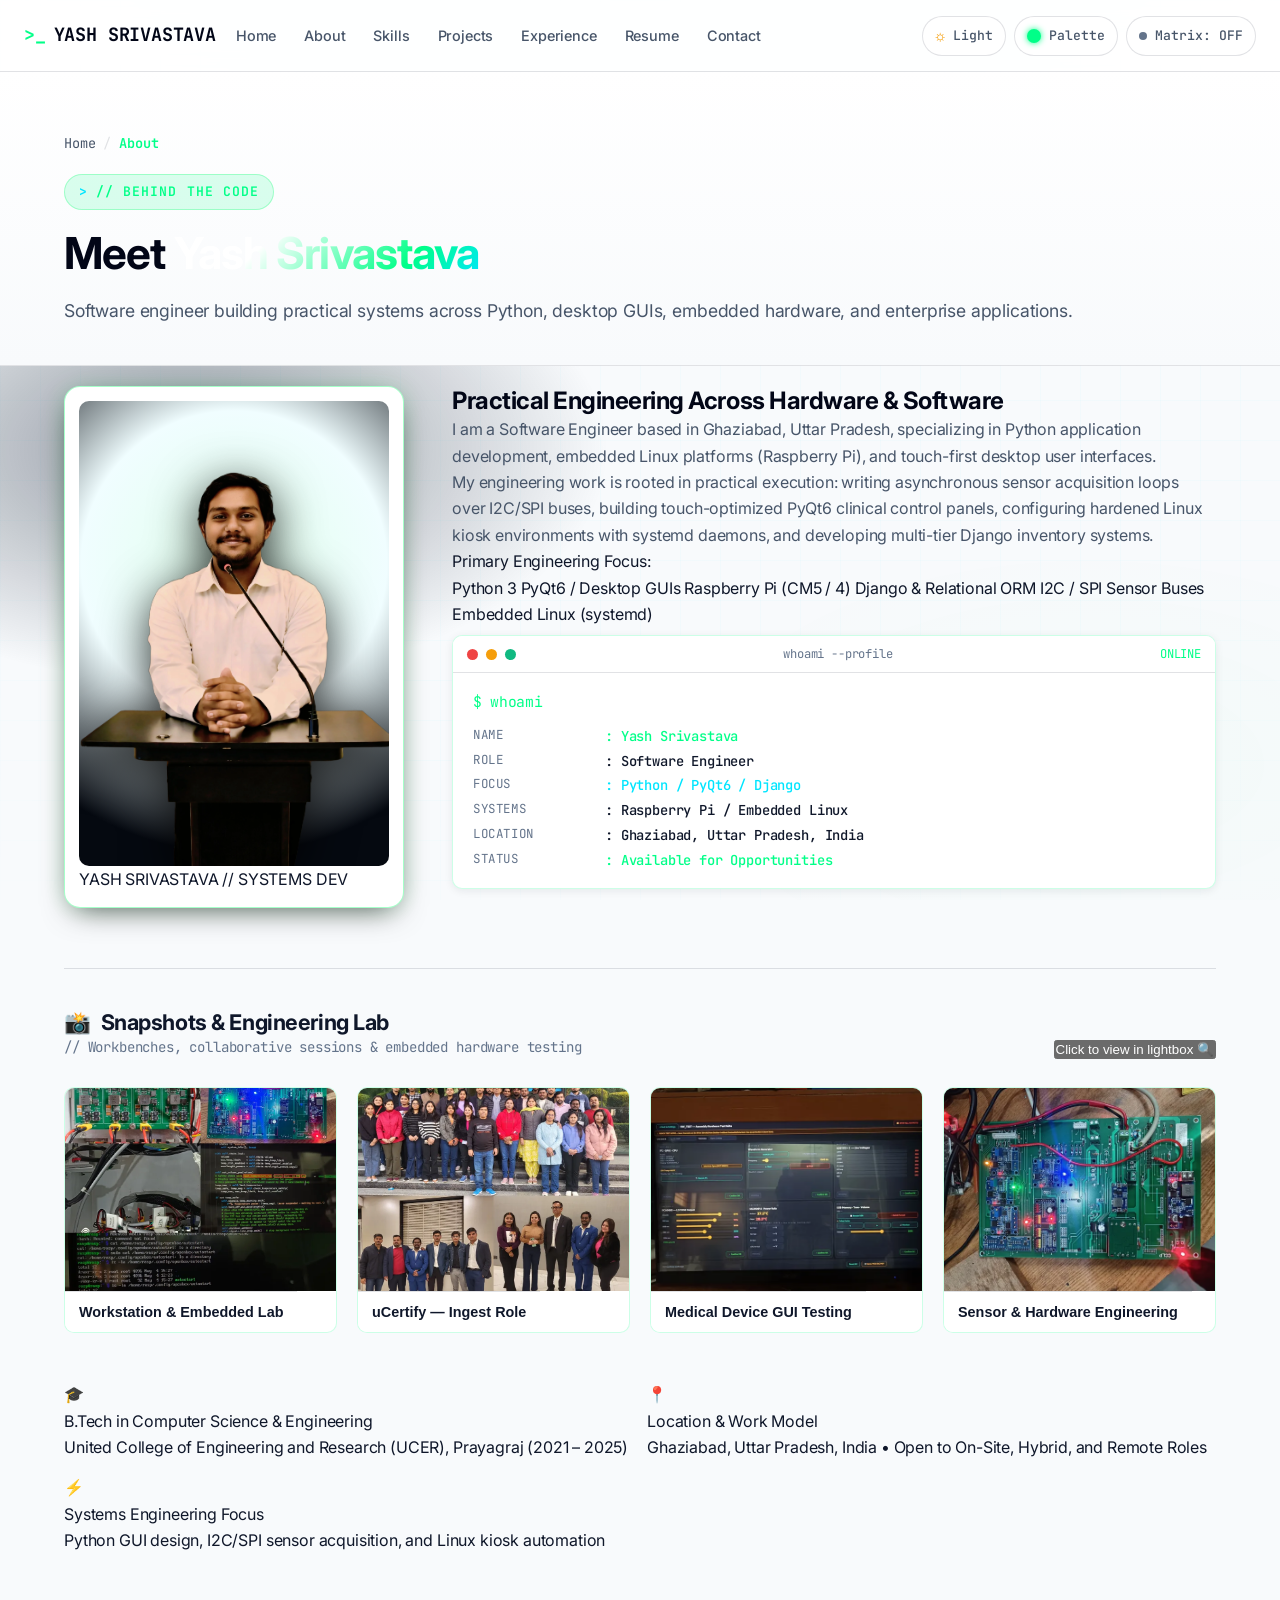
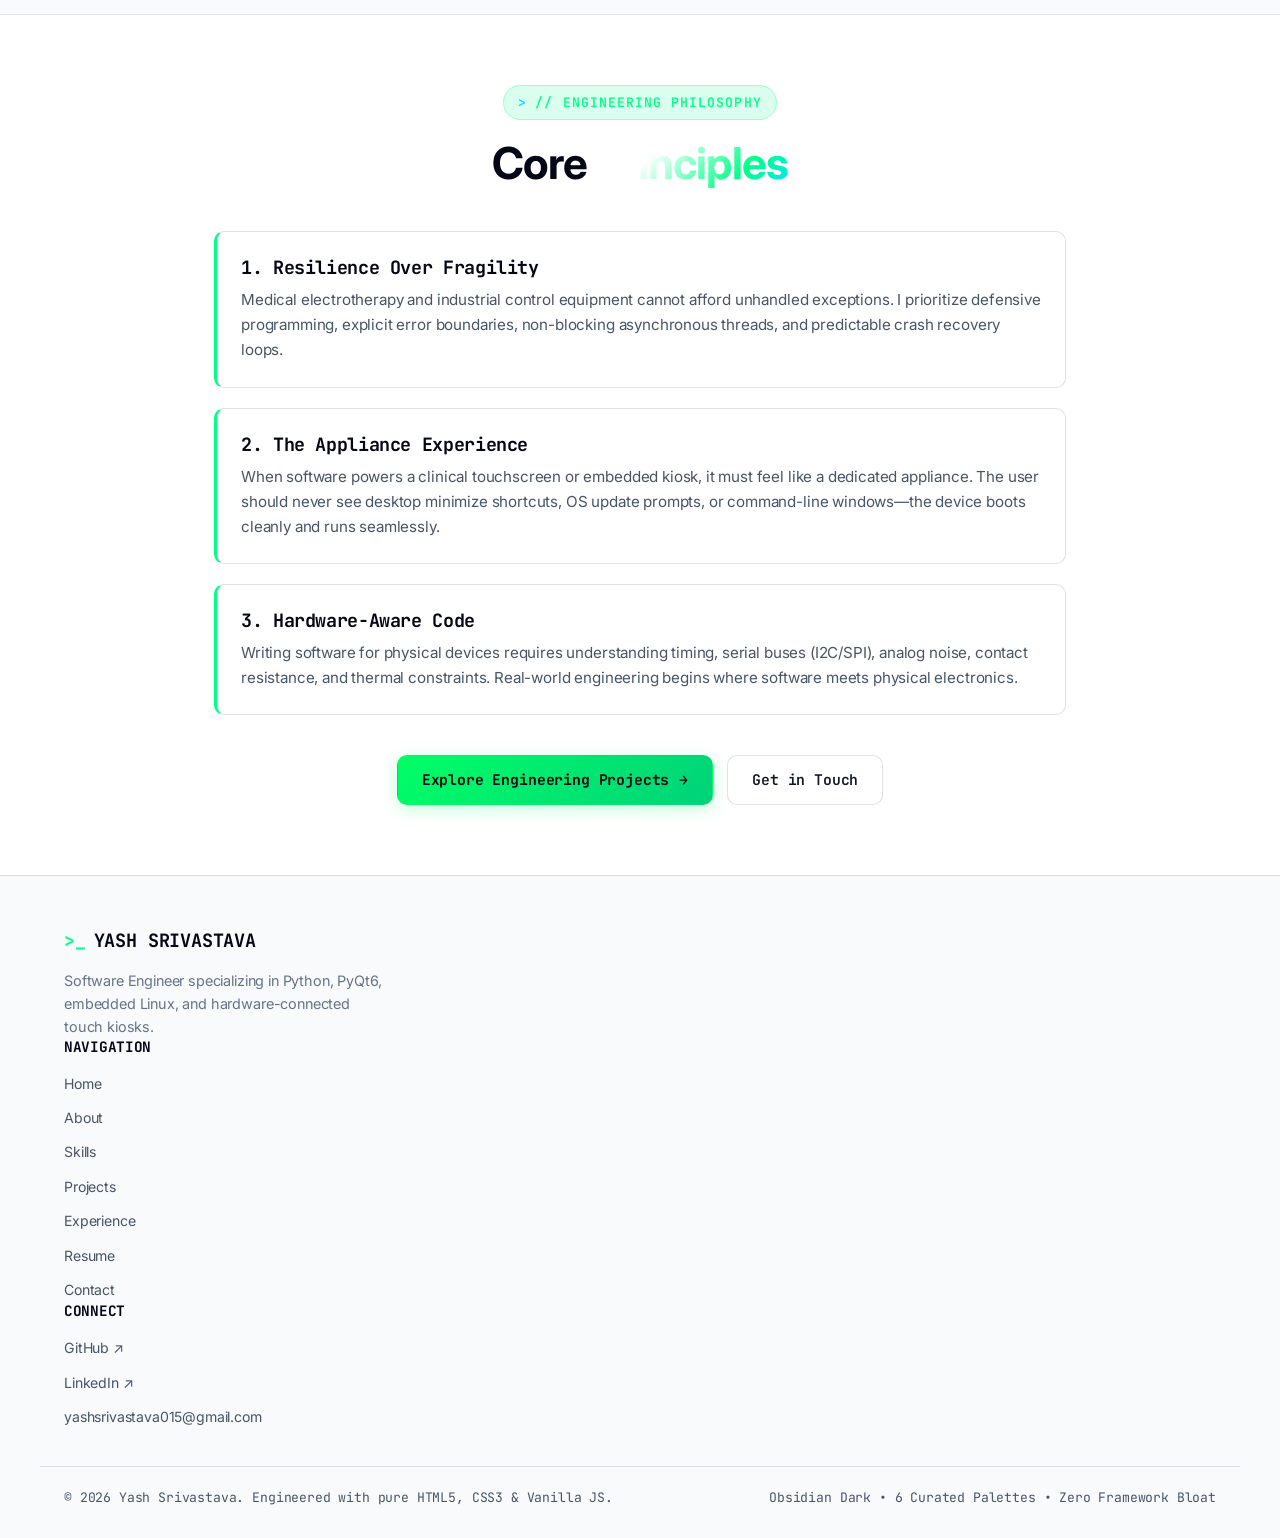
==== commit bc992abf: "feat: restore original assets, complete visual identity, and photo galleries while preserving multi-" ====
--- a/about/index.html
+++ b/about/index.html
@@ -55,7 +55,7 @@
       <nav aria-label="Main Navigation">
         <ul class="nav-links" id="nav-links">
           <li><a href="../index.html" class="nav-link">Home</a></li>
-          <li><a href="../about/" class="nav-link active">About</a></li>
+          <li><a href="index.html" class="nav-link active">About</a></li>
           <li><a href="../skills/" class="nav-link">Skills</a></li>
           <li><a href="../projects/" class="nav-link">Projects</a></li>
           <li><a href="../experience/" class="nav-link">Experience</a></li>
@@ -113,163 +113,261 @@
           <span class="separator">/</span>
           <span class="current" aria-current="page">About</span>
         </nav>
-        <span class="section-tag">// Professional Profile</span>
-        <h1 class="section-title">About <span class="text-gradient">Yash Srivastava</span></h1>
+        <span class="section-tag">// Behind the Code</span>
+        <h1 class="section-title">Meet <span class="text-gradient">Yash Srivastava</span></h1>
         <p class="section-subtitle">
-          Software Engineer dedicated to building tactile user interfaces, embedded Linux deployments, and solid technical foundations.
+          Software engineer building practical systems across Python, desktop GUIs, embedded hardware, and enterprise applications.
         </p>
       </div>
     </section>
 
-    <!-- Detailed Background & Portrait -->
-    <section style="padding: 70px 0;">
+    <!-- Solo Profile Photo & Identity Terminal Presentation -->
+    <section class="meet-yash-section" style="padding-top: 20px;">
       <div class="container">
-        <div class="about-grid" style="display: grid; grid-template-columns: 340px 1fr; gap: 48px; align-items: start;">
-          
-          <!-- Left Column: Portrait & Highlights -->
-          <div style="display: flex; flex-direction: column; gap: 24px;">
-            <div style="background: var(--bg-surface); border: 1px solid var(--border-subtle); border-radius: var(--radius-md); overflow: hidden; padding: 16px; text-align: center;">
-              <img src="../images/profile/yash-profile.webp" alt="Yash Srivastava portrait photograph" style="border-radius: var(--radius-sm); width: 100%; height: auto; max-height: 400px; object-fit: cover;" width="400" height="480">
-              <div style="margin-top: 16px; text-align: left;">
-                <h2 style="font-size: 1.25rem; font-weight: 700; color: var(--text-highlight);">Yash Srivastava</h2>
-                <p style="font-family: var(--font-mono); font-size: 0.85rem; color: var(--accent); margin-bottom: 8px;">Software Engineer</p>
-                <p style="font-size: 0.88rem; color: var(--text-muted); line-height: 1.5;">Ghaziabad, Uttar Pradesh, India</p>
+        
+        <div class="meet-yash-profile-grid">
+          <!-- Left Column: Portrait Card with HUD Brackets -->
+          <div class="profile-photo-column">
+            <div class="profile-photo-card" id="main-profile-photo-card" role="button" tabindex="0" aria-label="View Yash Srivastava portrait in fullscreen lightbox" title="Click to open portrait in lightbox">
+              <div class="profile-photo-wrapper">
+                <div class="corner-bracket cb-tl" aria-hidden="true"></div>
+                <div class="corner-bracket cb-tr" aria-hidden="true"></div>
+                <div class="corner-bracket cb-bl" aria-hidden="true"></div>
+                <div class="corner-bracket cb-br" aria-hidden="true"></div>
+                <img src="../images/profile/yash-profile.webp" onerror="if(this.src.indexOf('.webp')!==-1){this.src='../images/profile/yash-profile.png';}" alt="Yash Srivastava portrait photograph" class="profile-photo-img" width="340" height="510" loading="eager">
+              </div>
+              <div class="profile-photo-badge">
+                <span class="badge-status-dot" aria-hidden="true"></span>
+                <span>YASH SRIVASTAVA // SYSTEMS DEV</span>
               </div>
             </div>
-
-            <!-- Quick Specs Card -->
-            <div style="background: var(--bg-surface); border: 1px solid var(--border-subtle); border-radius: var(--radius-md); padding: 20px;">
-              <h3 style="font-size: 0.95rem; font-family: var(--font-mono); text-transform: uppercase; color: var(--text-highlight); margin-bottom: 12px; border-bottom: 1px solid var(--border-subtle); padding-bottom: 8px;">Quick Facts</h3>
-              <ul style="list-style: none; display: flex; flex-direction: column; gap: 10px; font-size: 0.88rem; color: var(--text-secondary);">
-                <li><strong>Degree:</strong> B.Tech (2021&ndash;2025)</li>
-                <li><strong>Institution:</strong> UCER Prayagraj</li>
-                <li><strong>Primary Stack:</strong> Python, PyQt6, Linux</li>
-                <li><strong>Secondary:</strong> Django, SQLite, OpenCV</li>
-                <li><strong>Languages:</strong> English, Hindi</li>
-              </ul>
+          </div>
+
+          <!-- Right Column: Personal Narrative & Terminal Identity -->
+          <div class="profile-narrative-column">
+            <h2 class="narrative-heading">
+              Practical Engineering Across Hardware &amp; Software
+            </h2>
+            
+            <p class="narrative-lead">
+              I am a Software Engineer based in Ghaziabad, Uttar Pradesh, specializing in Python application development, embedded Linux platforms (Raspberry Pi), and touch-first desktop user interfaces.
+            </p>
+
+            <p class="narrative-body">
+              My engineering work is rooted in practical execution: writing asynchronous sensor acquisition loops over I2C/SPI buses, building touch-optimized PyQt6 clinical control panels, configuring hardened Linux kiosk environments with systemd daemons, and developing multi-tier Django inventory systems.
+            </p>
+
+            <div class="key-focus-areas">
+              <div class="focus-title">Primary Engineering Focus:</div>
+              <div class="focus-pills">
+                <span class="focus-pill">Python 3</span>
+                <span class="focus-pill">PyQt6 / Desktop GUIs</span>
+                <span class="focus-pill">Raspberry Pi (CM5 / 4)</span>
+                <span class="focus-pill">Django &amp; Relational ORM</span>
+                <span class="focus-pill">I2C / SPI Sensor Buses</span>
+                <span class="focus-pill">Embedded Linux (systemd)</span>
+              </div>
             </div>
-          </div>
-
-          <!-- Right Column: Narrative & Engineering Approach -->
-          <div style="display: flex; flex-direction: column; gap: 32px;">
+
+            <!-- Personal Identity Card ($ whoami) -->
+            <div class="identity-terminal-card">
+              <div class="identity-terminal-header">
+                <div class="terminal-dots" aria-hidden="true">
+                  <span class="dot-red"></span>
+                  <span class="dot-yellow"></span>
+                  <span class="dot-green"></span>
+                </div>
+                <div>whoami --profile</div>
+                <div style="color: var(--accent-green);">ONLINE</div>
+              </div>
+              <div class="identity-terminal-body">
+                <div class="terminal-prompt-line">
+                  <span aria-hidden="true">$</span>
+                  <span>whoami</span>
+                </div>
+                <div class="identity-row">
+                  <span class="identity-key">NAME</span>
+                  <span class="identity-val highlight-green">: Yash Srivastava</span>
+                </div>
+                <div class="identity-row">
+                  <span class="identity-key">ROLE</span>
+                  <span class="identity-val">: Software Engineer</span>
+                </div>
+                <div class="identity-row">
+                  <span class="identity-key">FOCUS</span>
+                  <span class="identity-val highlight-cyan">: Python / PyQt6 / Django</span>
+                </div>
+                <div class="identity-row">
+                  <span class="identity-key">SYSTEMS</span>
+                  <span class="identity-val">: Raspberry Pi / Embedded Linux</span>
+                </div>
+                <div class="identity-row">
+                  <span class="identity-key">LOCATION</span>
+                  <span class="identity-val">: Ghaziabad, Uttar Pradesh, India</span>
+                </div>
+                <div class="identity-row">
+                  <span class="identity-key">STATUS</span>
+                  <span class="identity-val highlight-green">: Available for Opportunities</span>
+                </div>
+              </div>
+            </div>
+          </div>
+        </div>
+
+        <!-- Snapshots & Engineering Lab Photo Gallery -->
+        <div class="personal-gallery-section" style="margin-top: 60px;">
+          <div class="gallery-section-header">
             <div>
-              <h2 style="font-size: 1.6rem; color: var(--text-highlight); margin-bottom: 16px;">The Intersection of Hardware and Code</h2>
-              <p style="font-size: 1.05rem; line-height: 1.7; color: var(--text-secondary); margin-bottom: 16px;">
-                I am a software engineer with a distinct passion for physical systems. While many developers focus solely on browser-based software, I have dedicated substantial time to understanding how software interacts with actual microcontrollers, sensors, analog-to-digital converters, and industrial touchscreens.
-              </p>
-              <p style="font-size: 1rem; line-height: 1.7; color: var(--text-secondary); margin-bottom: 16px;">
-                At <strong>Curves and Contours LLP</strong>, I engineer full-screen graphical applications in PyQt6 that run on Raspberry Pi Compute Modules inside physical medical therapy units. These machines require high-contrast clinical themes, touch keypad validation, safety cutoff monitoring, and continuous systemd service automation so the device operates as a trustworthy dedicated appliance.
-              </p>
-              <p style="font-size: 1rem; line-height: 1.7; color: var(--text-secondary);">
-                Previously, at <strong>uCertify</strong>, I participated in structured technical content ingestion pipelines, verifying digital educational courseware against strict validation criteria. During an internship at <strong>Hindustan Aeronautics Limited (HAL)</strong> in Kanpur, I analyzed aircraft instrumentation, avionics communication architectures, and explored applied computer vision.
-              </p>
+              <h3 class="gallery-section-title">
+                <span aria-hidden="true">&#128248;</span>
+                <span>Snapshots &amp; Engineering Lab</span>
+              </h3>
+              <p class="gallery-section-subtitle">// Workbenches, collaborative sessions &amp; embedded hardware testing</p>
             </div>
-
-            <!-- Engineering Philosophy -->
-            <div style="background: var(--bg-surface); border: 1px solid var(--border-subtle); border-left: 3px solid var(--accent); border-radius: var(--radius-md); padding: 28px;">
-              <h3 style="font-size: 1.2rem; font-family: var(--font-mono); color: var(--text-highlight); margin-bottom: 12px;">Engineering Philosophy</h3>
-              <p style="font-size: 0.95rem; line-height: 1.65; color: var(--text-secondary); margin-bottom: 12px;">
-                <strong>1. Resilience over Hype:</strong> I prioritize predictable error boundaries, defensive parameter validation, and robust system recovery over fragile bleeding-edge frameworks.
-              </p>
-              <p style="font-size: 0.95rem; line-height: 1.65; color: var(--text-secondary); margin-bottom: 12px;">
-                <strong>2. The Appliance Experience:</strong> When software runs on a dedicated kiosk or embedded display, it must feel like an appliance—no visible operating system crashes, no accidental minimize shortcuts, and clean boot-up directly into the workflow.
-              </p>
-              <p style="font-size: 0.95rem; line-height: 1.65; color: var(--text-secondary);">
-                <strong>3. Transparent Attribution:</strong> I communicate exactly what I built, the challenges faced, and the real hardware constraints involved, avoiding inflated or fabricated claims.
-              </p>
-            </div>
-
-            <!-- Areas of Interest -->
-            <div>
-              <h3 style="font-size: 1.3rem; color: var(--text-highlight); margin-bottom: 16px;">Areas of Deep Technical Interest</h3>
-              <div style="display: grid; grid-template-columns: repeat(auto-fit, minmax(240px, 1fr)); gap: 16px;">
-                <div style="background: var(--bg-surface); border: 1px solid var(--border-subtle); border-radius: var(--radius-sm); padding: 18px;">
-                  <h4 style="font-family: var(--font-mono); font-size: 0.95rem; color: var(--accent); margin-bottom: 6px;">Embedded Linux Kiosks</h4>
-                  <p style="font-size: 0.85rem; color: var(--text-secondary); line-height: 1.5;">Building tamper-resistant, full-screen graphical applications using PyQt6, X11/Wayland kiosk shells, and systemd services.</p>
-                </div>
-                <div style="background: var(--bg-surface); border: 1px solid var(--border-subtle); border-radius: var(--radius-sm); padding: 18px;">
-                  <h4 style="font-family: var(--font-mono); font-size: 0.95rem; color: var(--accent); margin-bottom: 6px;">Sensor Bus Telemetry</h4>
-                  <p style="font-size: 0.85rem; color: var(--text-secondary); line-height: 1.5;">I2C and SPI peripheral communication, ADS1115 ADC data sampling, and thermal safety interlock logic.</p>
-                </div>
-                <div style="background: var(--bg-surface); border: 1px solid var(--border-subtle); border-radius: var(--radius-sm); padding: 18px;">
-                  <h4 style="font-family: var(--font-mono); font-size: 0.95rem; color: var(--accent); margin-bottom: 6px;">Edge AI &amp; Vision</h4>
-                  <p style="font-size: 0.85rem; color: var(--text-secondary); line-height: 1.5;">Exploring lightweight computer vision models with OpenCV and OCR algorithms optimized for single-board computers.</p>
-                </div>
-              </div>
-            </div>
-          </div>
-        </div>
+            <button type="button" class="gallery-lightbox-btn" id="gallery-lightbox-trigger" aria-label="Open Snapshots &amp; Engineering Lab in fullscreen lightbox" title="Click to view Snapshots in lightbox">
+              <span>Click to view in lightbox</span>
+              <span aria-hidden="true">&#128269;</span>
+            </button>
+          </div>
+
+          <div class="personal-gallery-grid">
+            <!-- Gallery Card 01 -->
+            <button type="button" class="personal-gallery-card" data-index="1" aria-label="View Workstation and Embedded Lab photograph in lightbox">
+              <div class="gallery-card-media">
+                <img src="../images/snapshots-engineering-lab/workstation-embedded-lab.webp" srcset="../images/snapshots-engineering-lab/workstation-embedded-lab-800.webp 800w, ../images/snapshots-engineering-lab/workstation-embedded-lab.webp 1600w" sizes="(max-width: 768px) 100vw, 400px" alt="Electronics workbench with circuit boards, testing meters, and development terminal" class="gallery-card-img" width="800" height="800" loading="lazy">
+                <div class="gallery-card-overlay">
+                  <div class="gallery-expand-icon" aria-hidden="true">&#128269;</div>
+                </div>
+              </div>
+              <div class="gallery-card-footer">
+                <div class="gallery-card-title">Workstation &amp; Embedded Lab</div>
+              </div>
+            </button>
+
+            <!-- Gallery Card 02 -->
+            <button type="button" class="personal-gallery-card" data-index="2" aria-label="View uCertify Ingest Role team photograph in lightbox">
+              <div class="gallery-card-media">
+                <img src="../images/snapshots-engineering-lab/ucertify-ingest-role.webp" srcset="../images/snapshots-engineering-lab/ucertify-ingest-role-800.webp 800w, ../images/snapshots-engineering-lab/ucertify-ingest-role.webp 1600w" sizes="(max-width: 768px) 100vw, 400px" alt="Team members at uCertify office collaborating on content ingestion operations" class="gallery-card-img" width="800" height="764" loading="lazy">
+                <div class="gallery-card-overlay">
+                  <div class="gallery-expand-icon" aria-hidden="true">&#128269;</div>
+                </div>
+              </div>
+              <div class="gallery-card-footer">
+                <div class="gallery-card-title">uCertify &mdash; Ingest Role</div>
+              </div>
+            </button>
+
+            <!-- Gallery Card 03 -->
+            <button type="button" class="personal-gallery-card" data-index="3" aria-label="View Medical Device GUI Testing photograph in lightbox">
+              <div class="gallery-card-media">
+                <img src="../images/snapshots-engineering-lab/medical-device-gui-testing.webp" srcset="../images/snapshots-engineering-lab/medical-device-gui-testing-800.webp 800w, ../images/snapshots-engineering-lab/medical-device-gui-testing.webp 1600w" sizes="(max-width: 768px) 100vw, 400px" alt="Touchscreen display showing graphical interface during medical therapy software testing" class="gallery-card-img" width="800" height="450" loading="lazy">
+                <div class="gallery-card-overlay">
+                  <div class="gallery-expand-icon" aria-hidden="true">&#128269;</div>
+                </div>
+              </div>
+              <div class="gallery-card-footer">
+                <div class="gallery-card-title">Medical Device GUI Testing</div>
+              </div>
+            </button>
+
+            <!-- Gallery Card 04 -->
+            <button type="button" class="personal-gallery-card" data-index="4" aria-label="View Sensor and Hardware Engineering photograph in lightbox">
+              <div class="gallery-card-media">
+                <img src="../images/snapshots-engineering-lab/sensor-hardware-engineering.webp" srcset="../images/snapshots-engineering-lab/sensor-hardware-engineering-800.webp 800w, ../images/snapshots-engineering-lab/sensor-hardware-engineering.webp 1600w" sizes="(max-width: 768px) 100vw, 400px" alt="Sensor hardware prototyping breadboard with connected wiring and microcontroller modules" class="gallery-card-img" width="800" height="450" loading="lazy">
+                <div class="gallery-card-overlay">
+                  <div class="gallery-expand-icon" aria-hidden="true">&#128269;</div>
+                </div>
+              </div>
+              <div class="gallery-card-footer">
+                <div class="gallery-card-title">Sensor &amp; Hardware Engineering</div>
+              </div>
+            </button>
+          </div>
+        </div>
+
+        <!-- Quick Facts Strip -->
+        <div class="quick-facts" style="margin-top: 48px;">
+          <div class="fact-card">
+            <span class="fact-icon" aria-hidden="true">&#127891;</span>
+            <div class="fact-title">B.Tech in Computer Science &amp; Engineering</div>
+            <div class="fact-desc">United College of Engineering and Research (UCER), Prayagraj (2021 &ndash; 2025)</div>
+          </div>
+          <div class="fact-card">
+            <span class="fact-icon" aria-hidden="true">&#128205;</span>
+            <div class="fact-title">Location &amp; Work Model</div>
+            <div class="fact-desc">Ghaziabad, Uttar Pradesh, India &bull; Open to On-Site, Hybrid, and Remote Roles</div>
+          </div>
+          <div class="fact-card">
+            <span class="fact-icon" aria-hidden="true">&#9889;</span>
+            <div class="fact-title">Systems Engineering Focus</div>
+            <div class="fact-desc">Python GUI design, I2C/SPI sensor acquisition, and Linux kiosk automation</div>
+          </div>
+        </div>
+
       </div>
     </section>
 
-    <!-- Lab & Workstation Snapshots Gallery -->
+    <!-- Engineering Philosophy Section -->
     <section style="padding: 70px 0; background: var(--bg-surface); border-top: 1px solid var(--border-subtle);">
-      <div class="container">
-        <div class="section-header">
-          <span class="section-tag">// Engineering Gallery</span>
-          <h2 class="section-title">Snapshots from the <span class="text-gradient">Lab</span></h2>
-          <p class="section-subtitle">
-            Visual glimpses into development workstations, touchscreen GUI testing, and hardware test benches.
-          </p>
-        </div>
-
-        <div class="gallery-grid" style="display: grid; grid-template-columns: repeat(auto-fit, minmax(min(100%, 260px), 1fr)); gap: 20px;">
-          
-          <div class="gallery-card" style="background: var(--bg-card); border: 1px solid var(--border-subtle); border-radius: var(--radius-md); overflow: hidden;">
-            <img src="../images/snapshots-engineering-lab/workstation-embedded-lab-800.webp" alt="Development workstation setup with test equipment and circuit testing" style="width: 100%; height: 220px; object-fit: cover;" width="800" height="450" loading="lazy">
-            <div style="padding: 16px;">
-              <h4 style="font-family: var(--font-mono); font-size: 0.95rem; color: var(--text-highlight); margin-bottom: 4px;">Workstation &amp; Embedded Lab</h4>
-              <p style="font-size: 0.82rem; color: var(--text-muted);">Development workstation and hardware testing bench</p>
-            </div>
-          </div>
-
-          <div class="gallery-card" style="background: var(--bg-card); border: 1px solid var(--border-subtle); border-radius: var(--radius-md); overflow: hidden;">
-            <img src="../images/snapshots-engineering-lab/medical-device-gui-testing-800.webp" alt="Touchscreen monitor testing medical device graphical user interface" style="width: 100%; height: 220px; object-fit: cover;" width="800" height="450" loading="lazy">
-            <div style="padding: 16px;">
-              <h4 style="font-family: var(--font-mono); font-size: 0.95rem; color: var(--text-highlight); margin-bottom: 4px;">Medical Device GUI Testing</h4>
-              <p style="font-size: 0.82rem; color: var(--text-muted);">Evaluating touch response and clinical sensor feedback</p>
-            </div>
-          </div>
-
-          <div class="gallery-card" style="background: var(--bg-card); border: 1px solid var(--border-subtle); border-radius: var(--radius-md); overflow: hidden;">
-            <img src="../images/snapshots-engineering-lab/sensor-hardware-engineering-800.webp" alt="Circuit prototyping breadboard with connected sensors and wiring" style="width: 100%; height: 220px; object-fit: cover;" width="800" height="450" loading="lazy">
-            <div style="padding: 16px;">
-              <h4 style="font-family: var(--font-mono); font-size: 0.95rem; color: var(--text-highlight); margin-bottom: 4px;">Sensor &amp; Hardware Bench</h4>
-              <p style="font-size: 0.82rem; color: var(--text-muted);">Prototyping ADC signal lines and sensor buses</p>
-            </div>
-          </div>
-
-          <div class="gallery-card" style="background: var(--bg-card); border: 1px solid var(--border-subtle); border-radius: var(--radius-md); overflow: hidden;">
-            <img src="../images/snapshots-engineering-lab/ucertify-ingest-role-800.webp" alt="Office collaboration during technical content operations" style="width: 100%; height: 220px; object-fit: cover;" width="800" height="450" loading="lazy">
-            <div style="padding: 16px;">
-              <h4 style="font-family: var(--font-mono); font-size: 0.95rem; color: var(--text-highlight); margin-bottom: 4px;">uCertify &mdash; Content Ingestion</h4>
-              <p style="font-size: 0.82rem; color: var(--text-muted);">Structured content ingestion operations and team collaboration</p>
-            </div>
-          </div>
-
-        </div>
-      </div>
-    </section>
-
-    <!-- CTA Section -->
-    <section style="padding: 60px 0; border-top: 1px solid var(--border-subtle); text-align: center;">
-      <div class="container" style="max-width: 600px;">
-        <h2 style="font-size: 1.5rem; color: var(--text-highlight); margin-bottom: 16px;">Want to see what I have built?</h2>
-        <p style="color: var(--text-secondary); margin-bottom: 24px; font-size: 0.95rem;">
-          Explore detailed architectural breakdowns and technical case studies across medical and enterprise projects.
-        </p>
-        <div style="display: flex; gap: 14px; justify-content: center; flex-wrap: wrap;">
+      <div class="container" style="max-width: 900px;">
+        <div class="section-header" style="text-align: center; margin-bottom: 40px;">
+          <span class="section-tag">// Engineering Philosophy</span>
+          <h2 class="section-title">Core <span class="text-gradient">Principles</span></h2>
+        </div>
+
+        <div style="display: flex; flex-direction: column; gap: 20px;">
+          <div style="background: var(--bg-card); border: 1px solid var(--border-subtle); border-left: 3px solid var(--accent); border-radius: var(--radius-md); padding: 24px;">
+            <h3 style="font-size: 1.15rem; font-family: var(--font-mono); color: var(--text-highlight); margin-bottom: 8px;">1. Resilience Over Fragility</h3>
+            <p style="font-size: 0.95rem; line-height: 1.65; color: var(--text-secondary);">
+              Medical electrotherapy and industrial control equipment cannot afford unhandled exceptions. I prioritize defensive programming, explicit error boundaries, non-blocking asynchronous threads, and predictable crash recovery loops.
+            </p>
+          </div>
+
+          <div style="background: var(--bg-card); border: 1px solid var(--border-subtle); border-left: 3px solid var(--accent); border-radius: var(--radius-md); padding: 24px;">
+            <h3 style="font-size: 1.15rem; font-family: var(--font-mono); color: var(--text-highlight); margin-bottom: 8px;">2. The Appliance Experience</h3>
+            <p style="font-size: 0.95rem; line-height: 1.65; color: var(--text-secondary);">
+              When software powers a clinical touchscreen or embedded kiosk, it must feel like a dedicated appliance. The user should never see desktop minimize shortcuts, OS update prompts, or command-line windows—the device boots cleanly and runs seamlessly.
+            </p>
+          </div>
+
+          <div style="background: var(--bg-card); border: 1px solid var(--border-subtle); border-left: 3px solid var(--accent); border-radius: var(--radius-md); padding: 24px;">
+            <h3 style="font-size: 1.15rem; font-family: var(--font-mono); color: var(--text-highlight); margin-bottom: 8px;">3. Hardware-Aware Code</h3>
+            <p style="font-size: 0.95rem; line-height: 1.65; color: var(--text-secondary);">
+              Writing software for physical devices requires understanding timing, serial buses (I2C/SPI), analog noise, contact resistance, and thermal constraints. Real-world engineering begins where software meets physical electronics.
+            </p>
+          </div>
+        </div>
+
+        <div style="text-align: center; margin-top: 40px; display: flex; justify-content: center; gap: 14px; flex-wrap: wrap;">
           <a href="../projects/" class="btn btn-primary">
-            <span>Explore Projects</span>
-            <span class="btn-arrow">&rarr;</span>
+            <span>Explore Engineering Projects</span>
+            <span aria-hidden="true">&rarr;</span>
           </a>
           <a href="../contact/" class="btn btn-secondary">
-            <span>Contact Yash</span>
+            <span>Get in Touch</span>
           </a>
         </div>
       </div>
     </section>
   </main>
+
+  <!-- Photo Lightbox Modal -->
+  <div class="photo-lightbox" id="photo-lightbox" role="dialog" aria-modal="true" aria-labelledby="lightbox-title">
+    <div class="lightbox-dialog">
+      <div class="lightbox-header">
+        <div class="lightbox-header-info">
+          <span class="lightbox-counter" id="lightbox-counter">1 / 5</span>
+          <span class="lightbox-title" id="lightbox-title">Photograph</span>
+        </div>
+        <button type="button" class="lightbox-close-btn" id="lightbox-close-btn" aria-label="Close Lightbox Dialog">&times;</button>
+      </div>
+      <div class="lightbox-body">
+        <button type="button" class="lightbox-nav-btn lightbox-nav-prev" id="lightbox-prev-btn" aria-label="Previous photograph">&lsaquo;</button>
+        <img src="data:image/svg+xml,%3Csvg xmlns='http://www.w3.org/2000/svg' viewBox='0 0 1 1'%3E%3C/svg%3E" alt="Personal photograph" class="lightbox-img" id="lightbox-img">
+        <button type="button" class="lightbox-nav-btn lightbox-nav-next" id="lightbox-next-btn" aria-label="Next photograph">&rsaquo;</button>
+      </div>
+    </div>
+  </div>
 
   <!-- Global Footer -->
   <footer class="footer" style="padding: 50px 0 30px; border-top: 1px solid var(--border-subtle); background: var(--bg-primary);">
@@ -288,7 +386,7 @@
         <h4 style="font-family: var(--font-mono); font-size: 0.9rem; text-transform: uppercase; margin-bottom: 14px; color: var(--text-highlight);">Navigation</h4>
         <ul style="list-style: none; display: flex; flex-direction: column; gap: 8px;">
           <li><a href="../index.html" style="color: var(--text-secondary); font-size: 0.88rem;">Home</a></li>
-          <li><a href="../about/" style="color: var(--text-secondary); font-size: 0.88rem;">About</a></li>
+          <li><a href="index.html" style="color: var(--text-secondary); font-size: 0.88rem;">About</a></li>
           <li><a href="../skills/" style="color: var(--text-secondary); font-size: 0.88rem;">Skills</a></li>
           <li><a href="../projects/" style="color: var(--text-secondary); font-size: 0.88rem;">Projects</a></li>
           <li><a href="../experience/" style="color: var(--text-secondary); font-size: 0.88rem;">Experience</a></li>
@@ -313,6 +411,8 @@
     </div>
   </footer>
 
+  <script src="../assets/js/projects-data.js"></script>
   <script src="../assets/js/settings.js"></script>
+  <script src="../assets/js/app.js"></script>
 </body>
 </html>
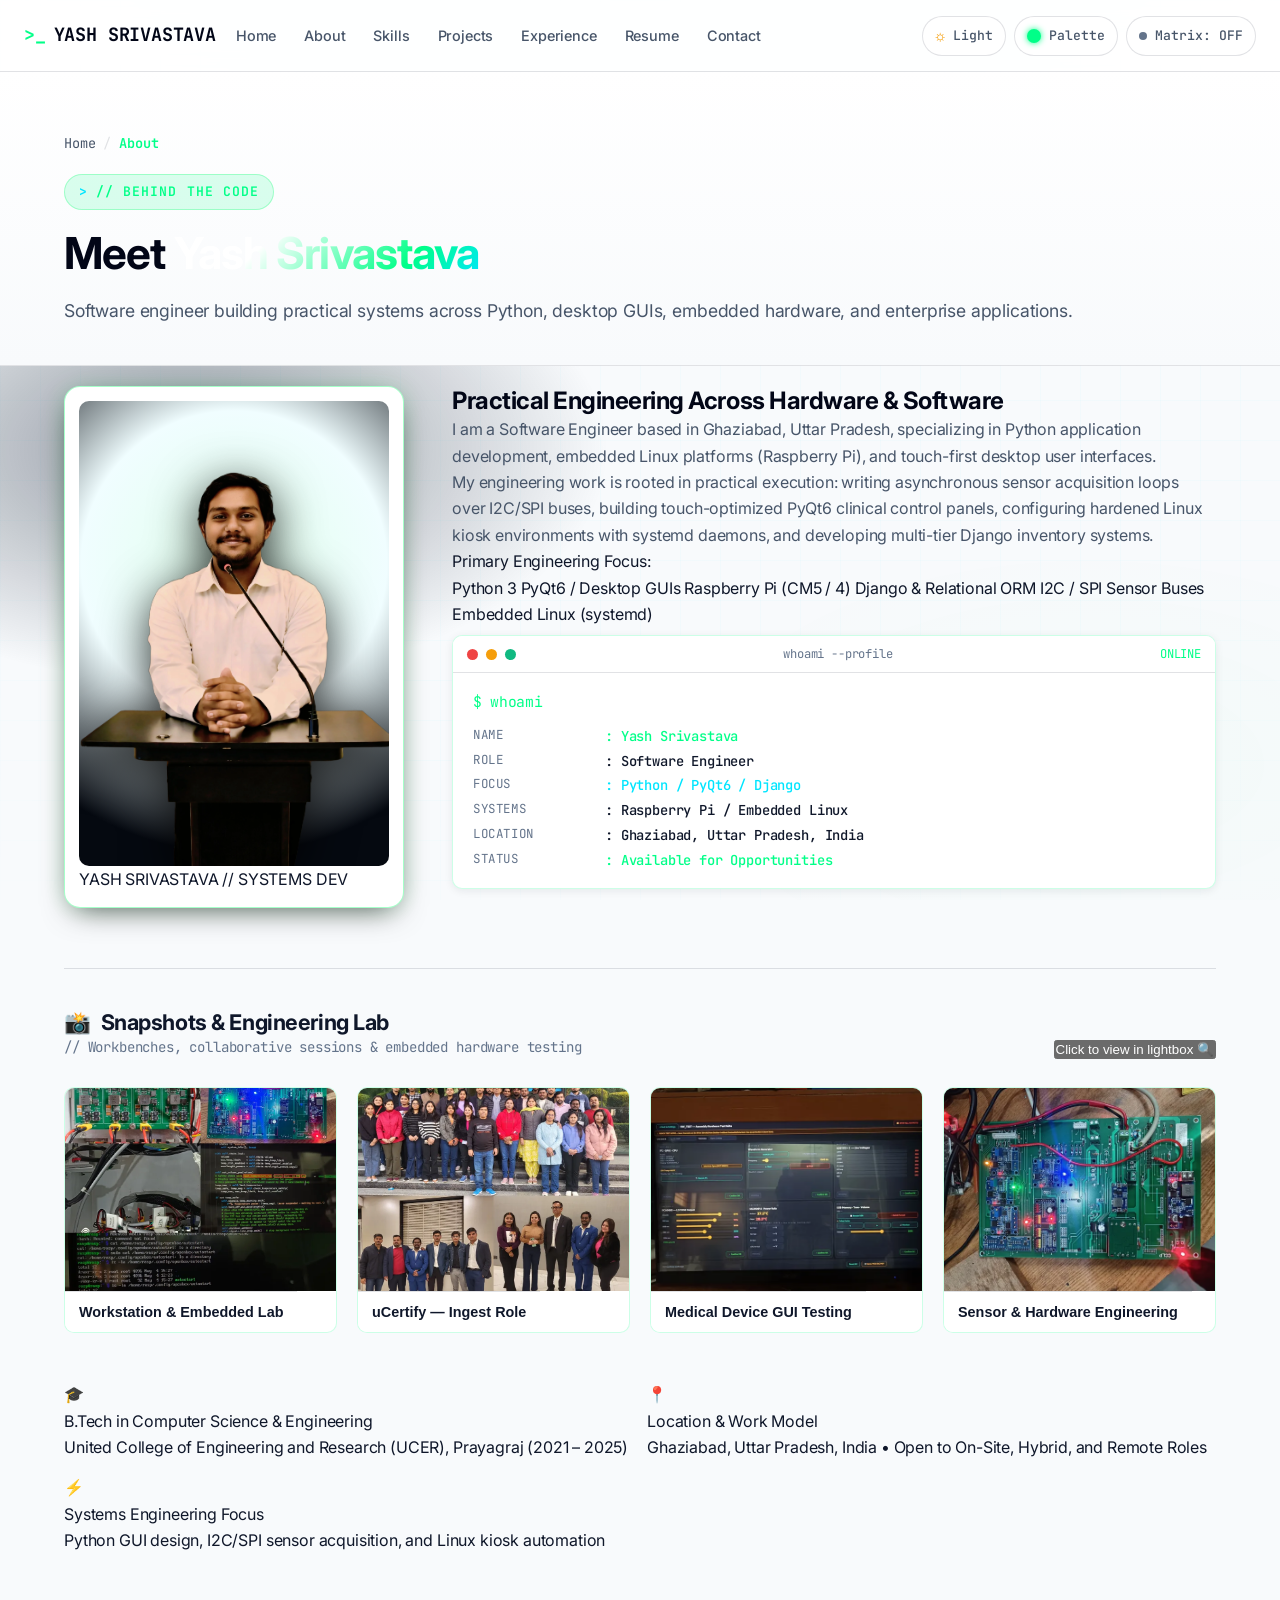
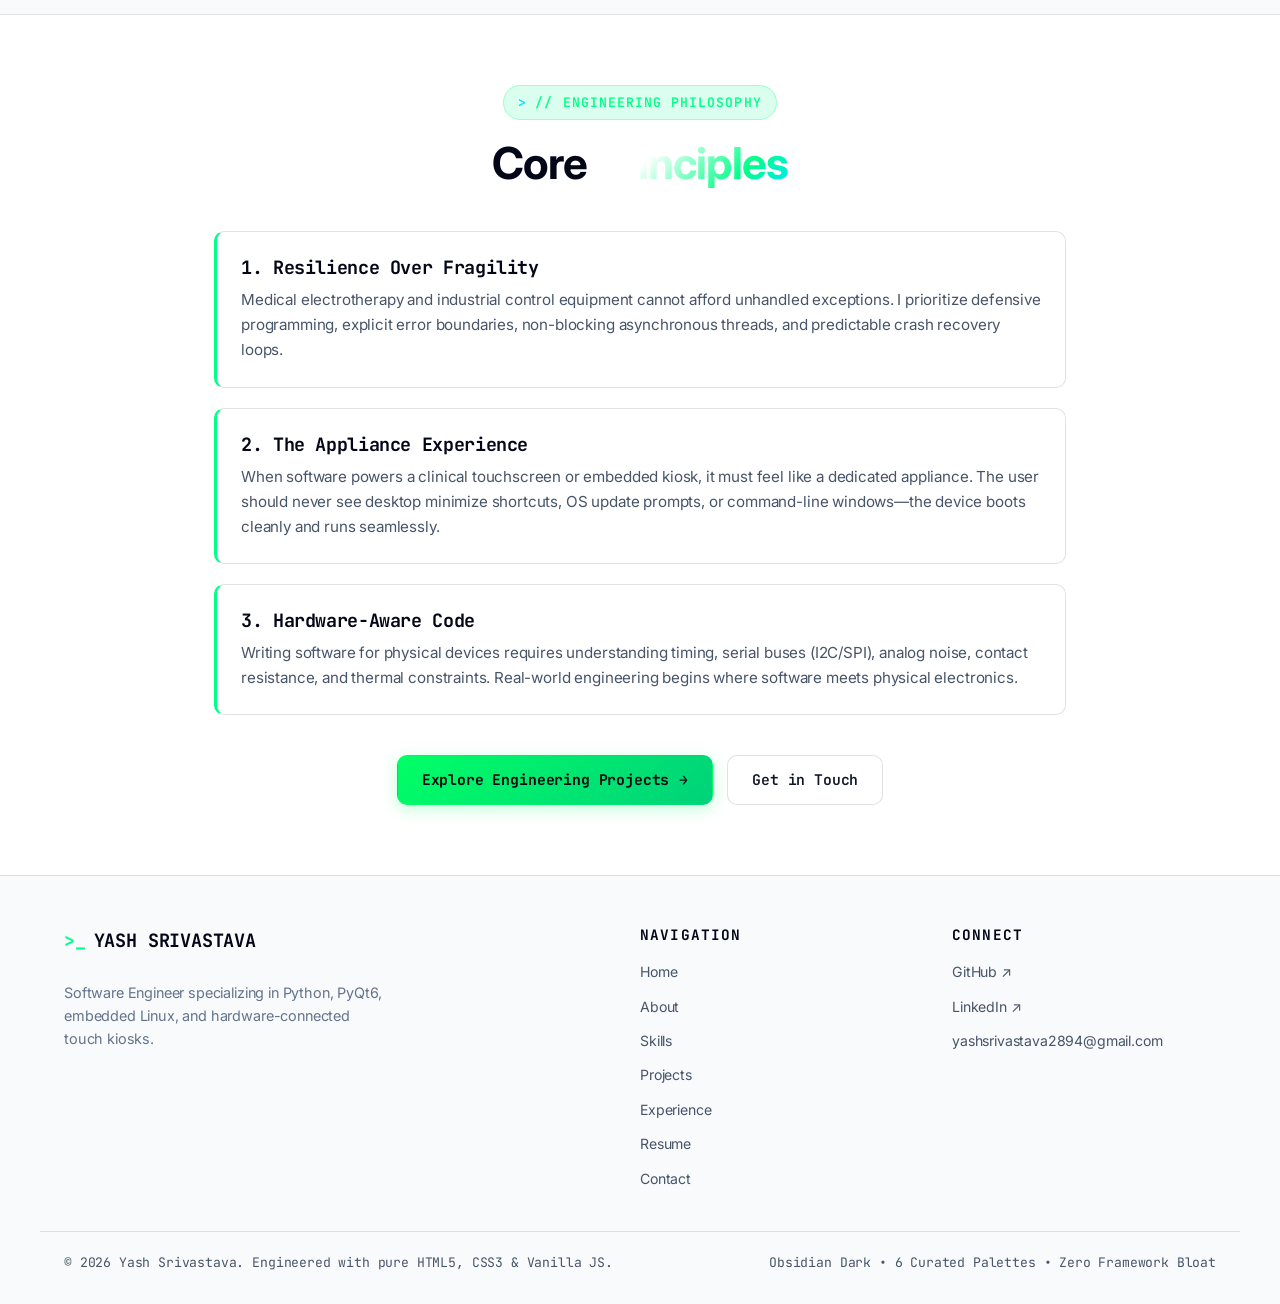
==== commit 628b6d14: "fix: restore yashsrivastava2894@gmail.com, fix project card status badge collision, architecture tab" ====
--- a/about/index.html
+++ b/about/index.html
@@ -400,7 +400,7 @@
         <ul style="list-style: none; display: flex; flex-direction: column; gap: 8px;">
           <li><a href="https://github.com/yashsrivastava12345" target="_blank" rel="noopener noreferrer" style="color: var(--text-secondary); font-size: 0.88rem;">GitHub &nearr;</a></li>
           <li><a href="https://www.linkedin.com/in/yash-srivastava-363363220/" target="_blank" rel="noopener noreferrer" style="color: var(--text-secondary); font-size: 0.88rem;">LinkedIn &nearr;</a></li>
-          <li><a href="mailto:yashsrivastava015@gmail.com" style="color: var(--text-secondary); font-size: 0.88rem;">yashsrivastava015@gmail.com</a></li>
+          <li><a href="mailto:yashsrivastava2894@gmail.com" style="color: var(--text-secondary); font-size: 0.88rem;">yashsrivastava2894@gmail.com</a></li>
         </ul>
       </div>
     </div>
--- a/assets/css/style.css
+++ b/assets/css/style.css
@@ -1526,8 +1526,10 @@
 
 .project-card-status-wrapper {
   display: flex;
-  justify-content: flex-start;
-  margin-bottom: 10px;
+  align-items: center;
+  gap: 8px;
+  flex-wrap: wrap;
+  margin-bottom: 12px;
   width: 100%;
 }
 
@@ -1649,49 +1651,82 @@
   display: flex;
   justify-content: center;
   gap: 16px;
-  margin-bottom: 40px;
+  margin-bottom: 36px;
+  flex-wrap: wrap;
 }
 
 .arch-tab-btn {
+  display: inline-flex;
+  align-items: center;
+  gap: 8px;
   background: var(--bg-surface);
   border: 1px solid var(--border-subtle);
   color: var(--text-secondary);
-  padding: 10px 24px;
+  padding: 10px 22px;
   border-radius: var(--radius-md);
   font-family: var(--font-mono);
   font-size: 0.9rem;
+  font-weight: 500;
   cursor: pointer;
   transition: all var(--transition-fast);
 }
 
+.arch-tab-btn:hover {
+  border-color: var(--accent);
+  color: var(--text-primary);
+}
+
 .arch-tab-btn.active {
   background: var(--bg-surface-elevated);
-  border-color: var(--accent-cyan);
-  color: var(--accent-cyan);
-  box-shadow: var(--shadow-glow-cyan);
+  border-color: var(--accent);
+  color: var(--accent);
+  box-shadow: 0 0 16px var(--accent-glow);
 }
 
 .arch-showcase {
   background: var(--bg-card);
   border: 1px solid var(--border-card);
   border-radius: var(--radius-lg);
-  padding: 40px;
+  padding: 36px;
   box-shadow: var(--shadow-md);
 }
 
+.arch-card {
+  width: 100%;
+}
+
 .arch-header {
   display: flex;
-  align-items: center;
+  align-items: flex-start;
   justify-content: space-between;
   flex-wrap: wrap;
   gap: 16px;
-  margin-bottom: 32px;
-  padding-bottom: 20px;
+  margin-bottom: 24px;
+  padding-bottom: 18px;
   border-bottom: 1px solid var(--border-subtle);
 }
 
 .arch-title {
   font-size: 1.5rem;
+  font-weight: 700;
+  color: var(--text-highlight);
+  margin-top: 4px;
+  letter-spacing: -0.01em;
+}
+
+.arch-subtitle {
+  font-family: var(--font-mono);
+  font-size: 0.88rem;
+  color: var(--text-secondary);
+  margin-top: 6px;
+  line-height: 1.5;
+}
+
+.arch-steps-grid {
+  display: grid;
+  grid-template-columns: repeat(auto-fit, minmax(280px, 1fr));
+  gap: 16px;
+  margin-top: 24px;
 }
 
 .arch-flow-pipeline {
@@ -2416,6 +2451,72 @@
   font-family: var(--font-mono);
   font-size: 0.8rem;
   color: var(--text-muted);
+}
+
+/* Multi-page Footer Grid Layout (Desktop & Responsive) */
+.footer-grid {
+  display: grid;
+  grid-template-columns: 2fr 1fr 1fr;
+  gap: 48px;
+  align-items: flex-start;
+  margin-bottom: 40px;
+}
+
+.footer-brand {
+  display: flex;
+  flex-direction: column;
+  gap: 12px;
+}
+
+.footer-links-group,
+.footer-social-group {
+  display: flex;
+  flex-direction: column;
+}
+
+.footer-links-group h4,
+.footer-social-group h4 {
+  font-family: var(--font-mono);
+  font-size: 0.85rem;
+  color: var(--text-highlight);
+  text-transform: uppercase;
+  letter-spacing: 0.08em;
+  margin-bottom: 16px;
+}
+
+.footer-links-group ul,
+.footer-social-group ul {
+  list-style: none;
+  display: flex;
+  flex-direction: column;
+  gap: 10px;
+}
+
+.footer-links-group a,
+.footer-social-group a {
+  font-size: 0.9rem;
+  color: var(--text-secondary);
+  transition: color var(--transition-fast);
+  text-decoration: none;
+}
+
+.footer-links-group a:hover,
+.footer-social-group a:hover {
+  color: var(--accent);
+}
+
+@media (max-width: 900px) {
+  .footer-grid {
+    grid-template-columns: 1fr 1fr;
+    gap: 36px;
+  }
+}
+
+@media (max-width: 600px) {
+  .footer-grid {
+    grid-template-columns: 1fr;
+    gap: 28px;
+  }
 }
 
 /* --------------------------------------------------------------------------
@@ -2552,12 +2653,14 @@
   background: #090d12;
   border: 1px solid rgba(0, 255, 102, 0.2);
   border-radius: var(--radius-md);
-  padding: 20px;
-  font-family: var(--font-mono);
-  font-size: 0.85rem;
+  padding: 22px 24px;
+  font-family: var(--font-mono);
+  font-size: 0.86rem;
   color: #a7f3d0;
   white-space: pre-wrap;
   line-height: 1.6;
+  margin-bottom: 24px;
+  overflow-x: auto;
 }
 
 /* --------------------------------------------------------------------------
@@ -3100,7 +3203,8 @@
 /* --------------------------------------------------------------------------
    PROJECT VISUAL CUES & DISTINCTION (TECAR vs LASER)
    -------------------------------------------------------------------------- */
-.project-visual-cue {
+.project-visual-cue,
+.project-visual-badge {
   display: inline-flex;
   align-items: center;
   gap: 6px;
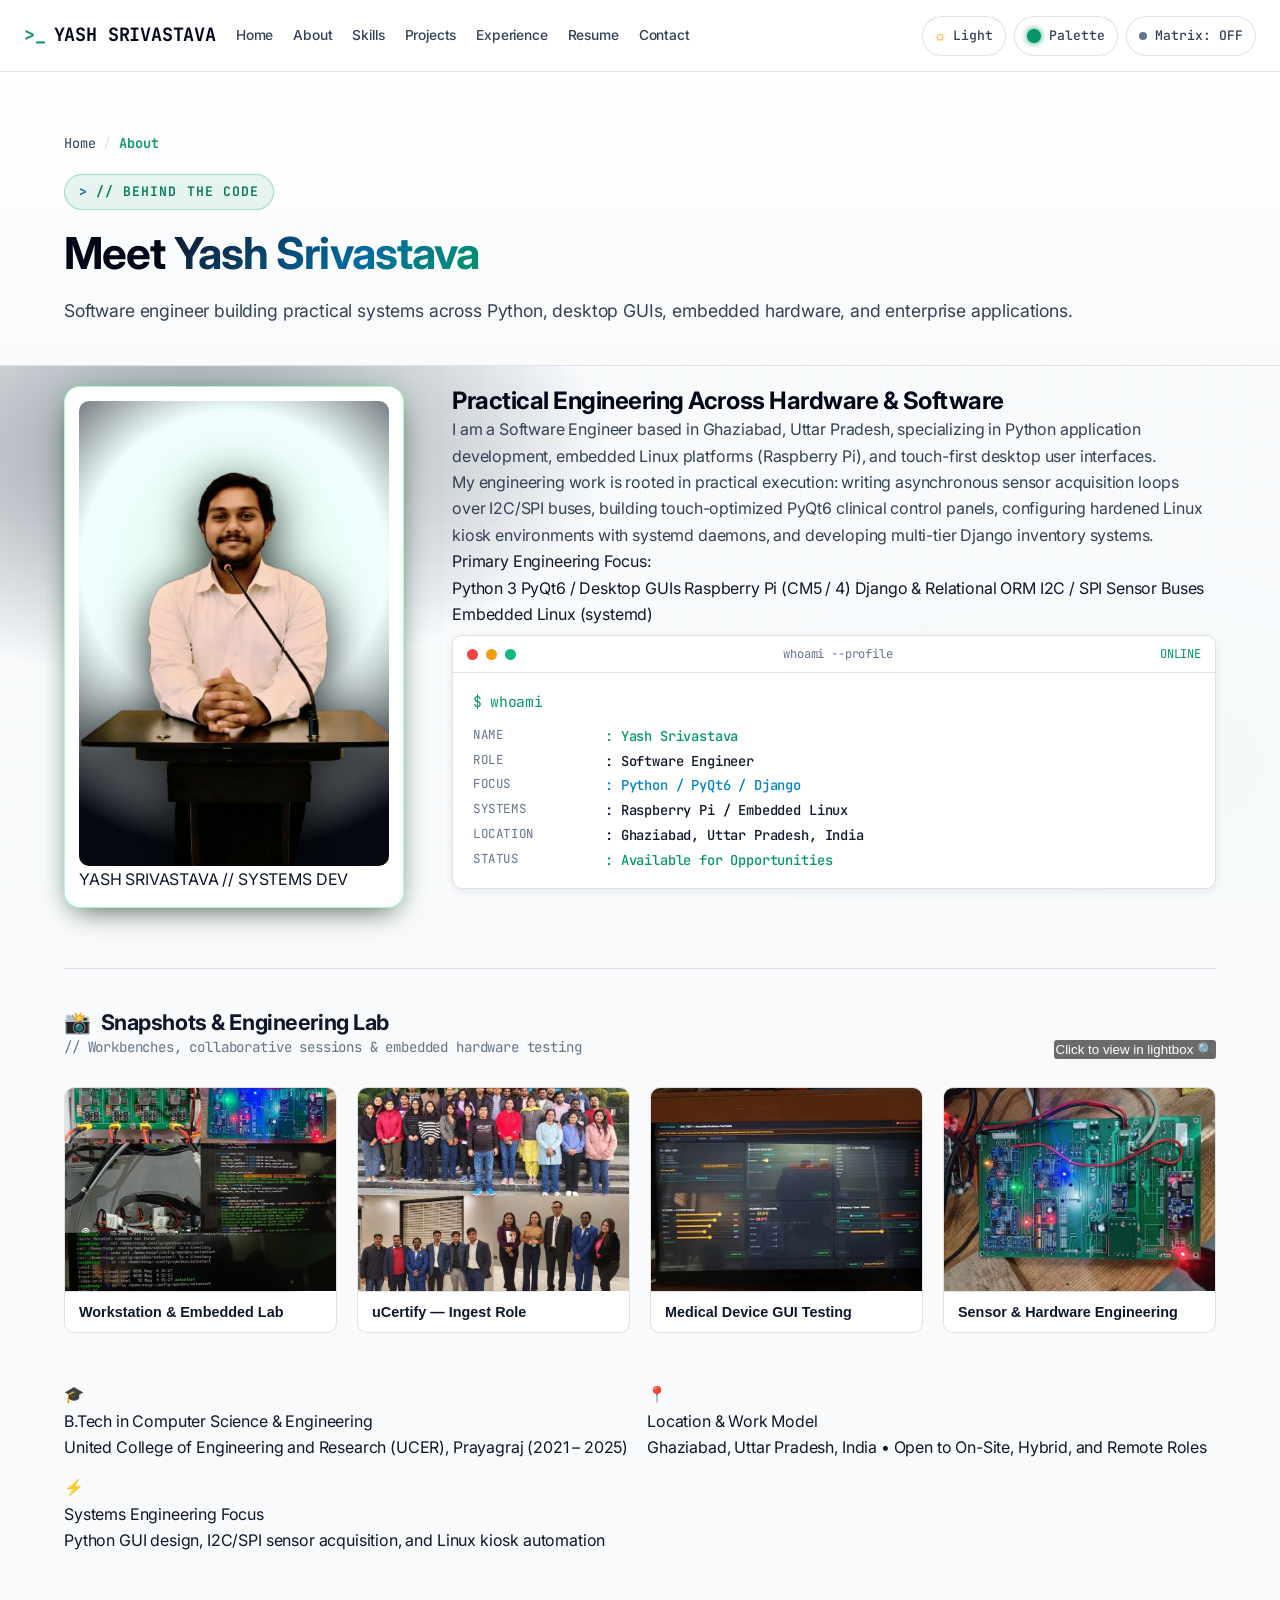
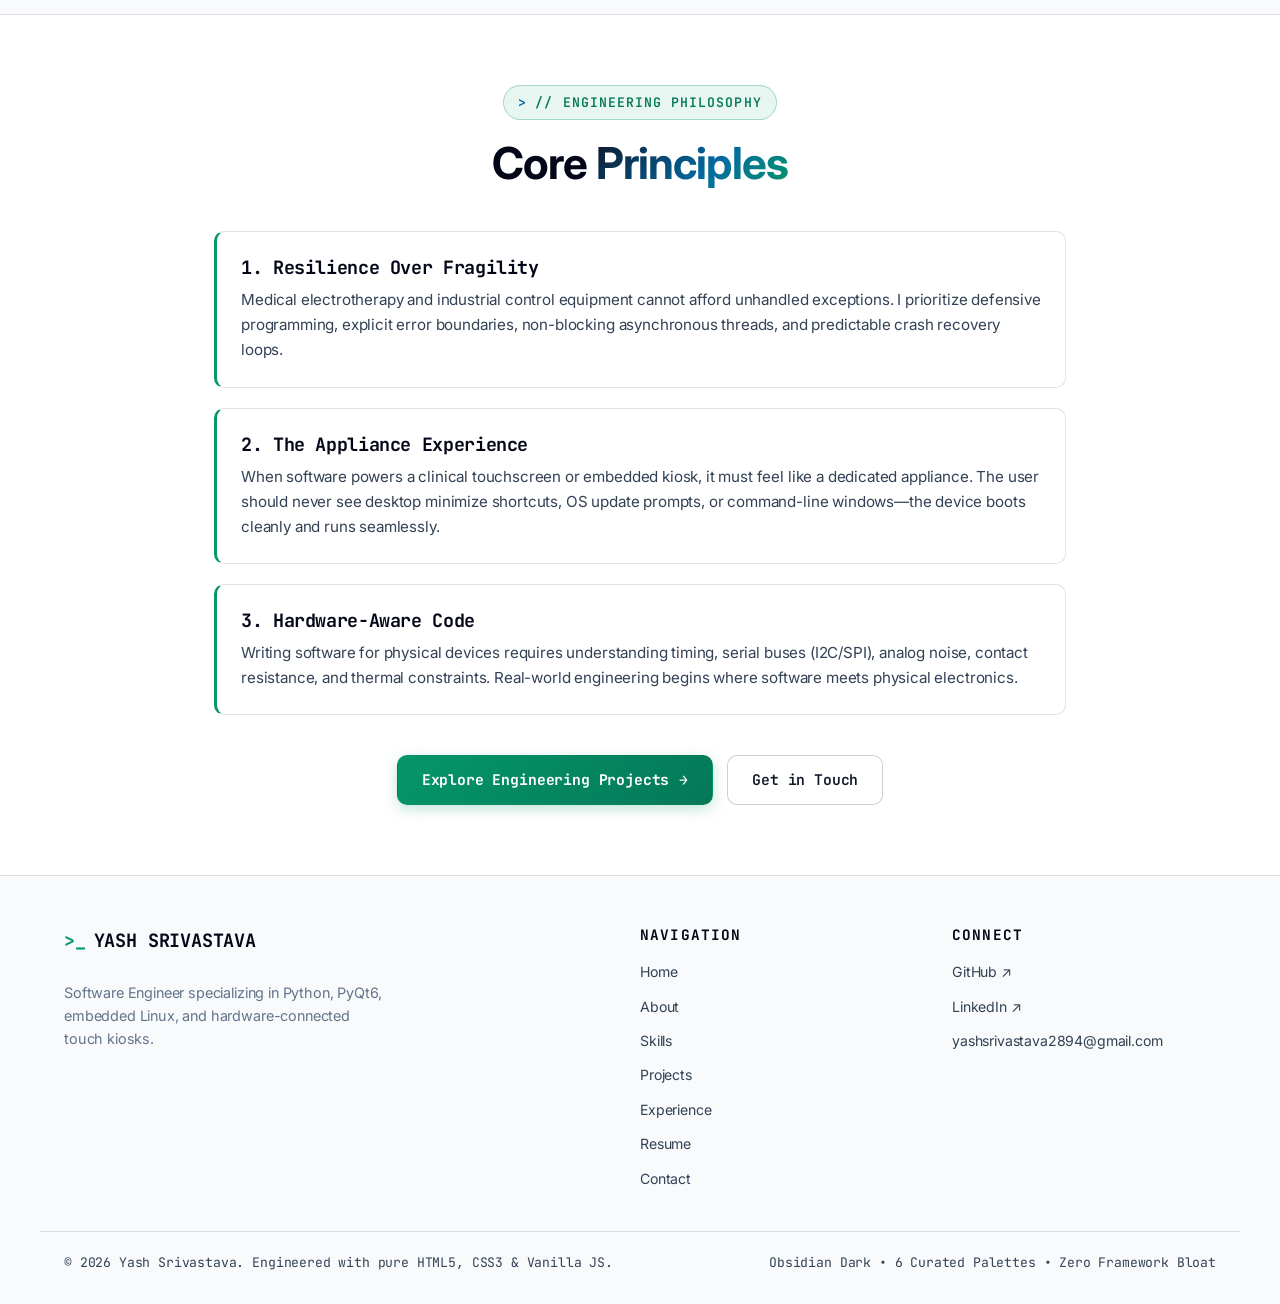
==== commit c1738d86: "Clean and optimize portfolio" ====
--- a/about/index.html
+++ b/about/index.html
@@ -1,4 +1,4 @@
-<!DOCTYPE html>
+﻿<!DOCTYPE html>
 <html lang="en" data-theme="dark" data-palette="emerald">
 <head>
   <meta charset="UTF-8">
@@ -56,11 +56,11 @@
         <ul class="nav-links" id="nav-links">
           <li><a href="../index.html" class="nav-link">Home</a></li>
           <li><a href="index.html" class="nav-link active">About</a></li>
-          <li><a href="../skills/" class="nav-link">Skills</a></li>
-          <li><a href="../projects/" class="nav-link">Projects</a></li>
-          <li><a href="../experience/" class="nav-link">Experience</a></li>
-          <li><a href="../resume/" class="nav-link">Resume</a></li>
-          <li><a href="../contact/" class="nav-link">Contact</a></li>
+          <li><a href="../skills/index.html" class="nav-link">Skills</a></li>
+          <li><a href="../projects/index.html" class="nav-link">Projects</a></li>
+          <li><a href="../experience/index.html" class="nav-link">Experience</a></li>
+          <li><a href="../resume/index.html" class="nav-link">Resume</a></li>
+          <li><a href="../contact/index.html" class="nav-link">Contact</a></li>
         </ul>
       </nav>
 
@@ -339,11 +339,11 @@
         </div>
 
         <div style="text-align: center; margin-top: 40px; display: flex; justify-content: center; gap: 14px; flex-wrap: wrap;">
-          <a href="../projects/" class="btn btn-primary">
+          <a href="../projects/index.html" class="btn btn-primary">
             <span>Explore Engineering Projects</span>
             <span aria-hidden="true">&rarr;</span>
           </a>
-          <a href="../contact/" class="btn btn-secondary">
+          <a href="../contact/index.html" class="btn btn-secondary">
             <span>Get in Touch</span>
           </a>
         </div>
@@ -387,11 +387,11 @@
         <ul style="list-style: none; display: flex; flex-direction: column; gap: 8px;">
           <li><a href="../index.html" style="color: var(--text-secondary); font-size: 0.88rem;">Home</a></li>
           <li><a href="index.html" style="color: var(--text-secondary); font-size: 0.88rem;">About</a></li>
-          <li><a href="../skills/" style="color: var(--text-secondary); font-size: 0.88rem;">Skills</a></li>
-          <li><a href="../projects/" style="color: var(--text-secondary); font-size: 0.88rem;">Projects</a></li>
-          <li><a href="../experience/" style="color: var(--text-secondary); font-size: 0.88rem;">Experience</a></li>
-          <li><a href="../resume/" style="color: var(--text-secondary); font-size: 0.88rem;">Resume</a></li>
-          <li><a href="../contact/" style="color: var(--text-secondary); font-size: 0.88rem;">Contact</a></li>
+          <li><a href="../skills/index.html" style="color: var(--text-secondary); font-size: 0.88rem;">Skills</a></li>
+          <li><a href="../projects/index.html" style="color: var(--text-secondary); font-size: 0.88rem;">Projects</a></li>
+          <li><a href="../experience/index.html" style="color: var(--text-secondary); font-size: 0.88rem;">Experience</a></li>
+          <li><a href="../resume/index.html" style="color: var(--text-secondary); font-size: 0.88rem;">Resume</a></li>
+          <li><a href="../contact/index.html" style="color: var(--text-secondary); font-size: 0.88rem;">Contact</a></li>
         </ul>
       </div>
 
--- a/assets/css/style.css
+++ b/assets/css/style.css
@@ -59,20 +59,26 @@
   --bg-surface: #ffffff;
   --bg-surface-elevated: #ffffff;
   --bg-card: #ffffff;
-  --bg-card-hover: #f8fafc;
-  --bg-glass: rgba(255, 255, 255, 0.9);
-
-  /* Typography Colors */
+  --bg-card-hover: #f1f5f9;
+  --bg-glass: rgba(255, 255, 255, 0.95);
+
+  /* Typography Colors - High Contrast */
   --text-primary: #0f172a;
-  --text-secondary: #475569;
+  --text-secondary: #334155;
   --text-muted: #64748b;
   --text-highlight: #020617;
 
   /* Borders & Grid */
   --border-subtle: rgba(15, 23, 42, 0.12);
-  --grid-line: rgba(15, 23, 42, 0.035);
+  --border-card: rgba(15, 23, 42, 0.12);
+  --border-card-hover: rgba(15, 23, 42, 0.28);
+  --grid-line: rgba(15, 23, 42, 0.04);
   --terminal-top-bg: #e2e8f0;
   --shadow-color: rgba(15, 23, 42, 0.08);
+
+  /* High contrast accessible accents on light backgrounds */
+  --accent-green: #059669;
+  --accent-cyan: #0284c7;
 }
 
 /* Curated Accent Palettes */
@@ -191,6 +197,116 @@
   --border-focus: var(--accent);
 }
 
+/* Light Theme Accessible Palette Tokens (WCAG AA/AAA Compliant) */
+[data-theme="light"],
+[data-theme="light"][data-palette="emerald"] {
+  --accent: #059669;
+  --accent-hover: #047857;
+  --accent-dim: rgba(5, 150, 105, 0.12);
+  --accent-glow: rgba(5, 150, 105, 0.25);
+  --accent-border: rgba(5, 150, 105, 0.35);
+  --accent-contrast: #ffffff;
+  --accent-green: #059669;
+  --accent-green-dim: rgba(5, 150, 105, 0.12);
+  --accent-green-glow: rgba(5, 150, 105, 0.25);
+  --accent-cyan: #0284c7;
+  --accent-cyan-dim: rgba(2, 132, 199, 0.12);
+  --accent-cyan-glow: rgba(2, 132, 199, 0.25);
+  --border-card: rgba(15, 23, 42, 0.12);
+  --border-card-hover: rgba(2, 132, 199, 0.35);
+  --border-focus: #059669;
+}
+
+[data-theme="light"][data-palette="electric-blue"] {
+  --accent: #1d4ed8;
+  --accent-hover: #1e40af;
+  --accent-dim: rgba(29, 78, 216, 0.12);
+  --accent-glow: rgba(29, 78, 216, 0.25);
+  --accent-border: rgba(29, 78, 216, 0.35);
+  --accent-contrast: #ffffff;
+  --accent-green: #1d4ed8;
+  --accent-green-dim: rgba(29, 78, 216, 0.12);
+  --accent-green-glow: rgba(29, 78, 216, 0.25);
+  --accent-cyan: #0284c7;
+  --accent-cyan-dim: rgba(2, 132, 199, 0.12);
+  --accent-cyan-glow: rgba(2, 132, 199, 0.25);
+  --border-card: rgba(15, 23, 42, 0.12);
+  --border-card-hover: rgba(29, 78, 216, 0.35);
+  --border-focus: #1d4ed8;
+}
+
+[data-theme="light"][data-palette="cyan"] {
+  --accent: #0284c7;
+  --accent-hover: #0369a1;
+  --accent-dim: rgba(2, 132, 199, 0.12);
+  --accent-glow: rgba(2, 132, 199, 0.25);
+  --accent-border: rgba(2, 132, 199, 0.35);
+  --accent-contrast: #ffffff;
+  --accent-green: #059669;
+  --accent-green-dim: rgba(5, 150, 105, 0.12);
+  --accent-green-glow: rgba(5, 150, 105, 0.25);
+  --accent-cyan: #0284c7;
+  --accent-cyan-dim: rgba(2, 132, 199, 0.12);
+  --accent-cyan-glow: rgba(2, 132, 199, 0.25);
+  --border-card: rgba(15, 23, 42, 0.12);
+  --border-card-hover: rgba(2, 132, 199, 0.35);
+  --border-focus: #0284c7;
+}
+
+[data-theme="light"][data-palette="violet"] {
+  --accent: #7c3aed;
+  --accent-hover: #6d28d9;
+  --accent-dim: rgba(124, 58, 237, 0.12);
+  --accent-glow: rgba(124, 58, 237, 0.25);
+  --accent-border: rgba(124, 58, 237, 0.35);
+  --accent-contrast: #ffffff;
+  --accent-green: #7c3aed;
+  --accent-green-dim: rgba(124, 58, 237, 0.12);
+  --accent-green-glow: rgba(124, 58, 237, 0.25);
+  --accent-cyan: #0284c7;
+  --accent-cyan-dim: rgba(2, 132, 199, 0.12);
+  --accent-cyan-glow: rgba(2, 132, 199, 0.25);
+  --border-card: rgba(15, 23, 42, 0.12);
+  --border-card-hover: rgba(124, 58, 237, 0.35);
+  --border-focus: #7c3aed;
+}
+
+[data-theme="light"][data-palette="amber"] {
+  --accent: #b45309;
+  --accent-hover: #92400e;
+  --accent-dim: rgba(180, 83, 9, 0.12);
+  --accent-glow: rgba(180, 83, 9, 0.25);
+  --accent-border: rgba(180, 83, 9, 0.35);
+  --accent-contrast: #ffffff;
+  --accent-green: #059669;
+  --accent-green-dim: rgba(5, 150, 105, 0.12);
+  --accent-green-glow: rgba(5, 150, 105, 0.25);
+  --accent-cyan: #0284c7;
+  --accent-cyan-dim: rgba(2, 132, 199, 0.12);
+  --accent-cyan-glow: rgba(2, 132, 199, 0.25);
+  --border-card: rgba(15, 23, 42, 0.12);
+  --border-card-hover: rgba(180, 83, 9, 0.35);
+  --border-focus: #b45309;
+}
+
+[data-theme="light"][data-palette="monochrome"] {
+  --accent: #0f172a;
+  --accent-hover: #1e293b;
+  --accent-dim: rgba(15, 23, 42, 0.08);
+  --accent-glow: rgba(15, 23, 42, 0.2);
+  --accent-border: rgba(15, 23, 42, 0.3);
+  --accent-contrast: #ffffff;
+  --accent-green: #0f172a;
+  --accent-green-dim: rgba(15, 23, 42, 0.08);
+  --accent-green-glow: rgba(15, 23, 42, 0.2);
+  --accent-cyan: #334155;
+  --accent-cyan-dim: rgba(51, 65, 85, 0.08);
+  --accent-cyan-glow: rgba(51, 65, 85, 0.2);
+  --border-card: rgba(15, 23, 42, 0.12);
+  --border-card-hover: rgba(15, 23, 42, 0.35);
+  --border-focus: #0f172a;
+}
+
 /* Common System Tokens */
 :root {
   --accent-amber: #f59e0b;
@@ -289,11 +405,22 @@
   z-index: -2;
   opacity: 0;
   pointer-events: none;
+  /* Use will-change to prevent flicker from compositing layer changes */
+  will-change: opacity;
+  /* GPU-composited layer — prevents repaint fights with body background */
+  transform: translateZ(0);
+  -webkit-transform: translateZ(0);
   transition: opacity var(--transition-normal);
 }
 
 #matrixCanvas.active {
   opacity: 0.45;
+}
+
+/* Light theme: use multiply blend to avoid dark-overlay flicker */
+[data-theme="light"] #matrixCanvas.active {
+  opacity: 0.18;
+  mix-blend-mode: multiply;
 }
 
 /* Typography Helpers */
@@ -355,10 +482,20 @@
   letter-spacing: 0.08em;
   color: var(--accent-green);
   background: var(--accent-green-dim);
-  border: 1px solid rgba(0, 255, 102, 0.28);
+  border: 1px solid var(--accent-border);
   padding: 6px 14px;
   border-radius: var(--radius-full);
   margin-bottom: 16px;
+}
+
+[data-theme="light"] .section-tag {
+  color: #047857;
+  background: rgba(5, 150, 105, 0.09);
+  border-color: rgba(5, 150, 105, 0.3);
+}
+
+[data-theme="light"] .section-tag::before {
+  color: #0369a1;
 }
 
 .section-tag::before {
@@ -373,7 +510,13 @@
 }
 
 .section-title .text-gradient {
-  background: linear-gradient(135deg, #ffffff 30%, var(--accent-green) 75%, var(--accent-cyan) 100%);
+  background: linear-gradient(135deg, var(--text-highlight) 30%, var(--accent-green) 75%, var(--accent-cyan) 100%);
+  -webkit-background-clip: text;
+  -webkit-text-fill-color: transparent;
+}
+
+[data-theme="light"] .section-title .text-gradient {
+  background: linear-gradient(135deg, #0f172a 0%, #0369a1 60%, #059669 100%);
   -webkit-background-clip: text;
   -webkit-text-fill-color: transparent;
 }
@@ -437,9 +580,69 @@
 .btn-outline-green:hover {
   background: var(--accent-green-dim);
   border-color: var(--accent-green);
-  color: #ffffff;
+  color: var(--text-highlight);
   transform: translateY(-2px);
   box-shadow: var(--shadow-glow-green);
+}
+
+.btn-outline-cyan {
+  background: transparent;
+  color: var(--accent-cyan);
+  border-color: var(--accent-cyan);
+}
+
+.btn-outline-cyan:hover {
+  background: var(--accent-cyan-dim);
+  border-color: var(--accent-cyan);
+  color: var(--text-highlight);
+  transform: translateY(-2px);
+  box-shadow: 0 4px 16px var(--accent-cyan-glow);
+}
+
+[data-theme="light"] .btn-primary {
+  background: linear-gradient(135deg, #059669 0%, #047857 100%);
+  color: #ffffff;
+  box-shadow: 0 4px 14px rgba(5, 150, 105, 0.25);
+}
+
+[data-theme="light"] .btn-primary:hover {
+  background: linear-gradient(135deg, #047857 0%, #065f46 100%);
+  color: #ffffff;
+  box-shadow: 0 6px 20px rgba(5, 150, 105, 0.35);
+}
+
+[data-theme="light"] .btn-secondary {
+  background: #ffffff;
+  color: #0f172a;
+  border-color: rgba(15, 23, 42, 0.2);
+}
+
+[data-theme="light"] .btn-secondary:hover {
+  background: #f1f5f9;
+  border-color: #0284c7;
+  color: #0369a1;
+}
+
+[data-theme="light"] .btn-outline-cyan {
+  color: #0284c7;
+  border-color: #0284c7;
+}
+
+[data-theme="light"] .btn-outline-cyan:hover {
+  background: rgba(2, 132, 199, 0.1);
+  border-color: #0369a1;
+  color: #0c4a6e;
+}
+
+[data-theme="light"] .btn-outline-green {
+  color: #059669;
+  border-color: #059669;
+}
+
+[data-theme="light"] .btn-outline-green:hover {
+  background: rgba(5, 150, 105, 0.1);
+  border-color: #047857;
+  color: #065f46;
 }
 
 .btn-sm {
@@ -479,7 +682,7 @@
 }
 
 .nav-brand {
-  display: flex;
+  display: inline-flex;
   align-items: center;
   gap: 8px;
   font-family: var(--font-mono);
@@ -487,8 +690,8 @@
   font-size: 1.15rem;
   color: var(--text-highlight);
   letter-spacing: -0.01em;
-  flex-shrink: 1;
-  min-width: 0;
+  flex-shrink: 0;
+  white-space: nowrap;
 }
 
 .brand-prompt {
@@ -498,8 +701,6 @@
 
 .brand-name {
   white-space: nowrap;
-  overflow: hidden;
-  text-overflow: ellipsis;
 }
 
 .nav-brand:hover .brand-name {
@@ -509,19 +710,19 @@
 .nav-links {
   display: flex;
   align-items: center;
-  gap: 20px;
+  gap: 12px;
   list-style: none;
 }
 
 .nav-link {
-  font-size: 0.9rem;
+  font-size: 0.86rem;
   font-weight: 500;
   color: var(--text-secondary);
   transition: color var(--transition-fast);
   position: relative;
-  padding: 8px 4px;
+  padding: 6px 4px;
   white-space: nowrap;
-  min-height: 40px;
+  min-height: 38px;
   display: inline-flex;
   align-items: center;
 }
@@ -735,7 +936,7 @@
   width: 100vw;
   height: 100vh;
   height: 100dvh;
-  background: rgba(4, 7, 11, 0.88);
+  background: rgba(4, 7, 11, 0.9);
   backdrop-filter: blur(8px);
   -webkit-backdrop-filter: blur(8px);
   z-index: 99999;
@@ -743,14 +944,21 @@
   align-items: center;
   justify-content: center;
   padding: 20px;
-  opacity: 0;
-  pointer-events: none;
-  transition: opacity 0.25s ease-out;
-}
-
-.terminal-intro-overlay.visible {
   opacity: 1;
   pointer-events: auto;
+  transition: opacity 0.25s ease-out;
+}
+
+.terminal-intro-overlay.dismissed {
+  opacity: 0 !important;
+  pointer-events: none !important;
+  display: none !important;
+}
+
+.terminal-intro-overlay.visible {
+  opacity: 1 !important;
+  pointer-events: auto !important;
+  display: flex !important;
 }
 
 .terminal-intro-window {
@@ -835,7 +1043,7 @@
 }
 
 .terminal-command {
-  color: #ffffff;
+  color: var(--text-highlight);
   font-weight: 700;
 }
 
@@ -855,7 +1063,7 @@
 }
 
 .term-highlight {
-  color: #ffffff;
+  color: var(--text-highlight);
   font-weight: 700;
 }
 
@@ -939,14 +1147,26 @@
   display: inline-flex;
   align-items: center;
   gap: 10px;
-  background: rgba(0, 255, 102, 0.08);
-  border: 1px solid rgba(0, 255, 102, 0.25);
+  background: var(--accent-green-dim);
+  border: 1px solid var(--accent-border);
   padding: 6px 16px;
   border-radius: var(--radius-full);
   font-family: var(--font-mono);
   font-size: 0.82rem;
   color: var(--accent-green);
   margin-bottom: 24px;
+}
+
+[data-theme="light"] .hero-status-pill {
+  background: rgba(5, 150, 105, 0.08);
+  border-color: rgba(5, 150, 105, 0.35);
+  color: #047857;
+  font-weight: 600;
+}
+
+[data-theme="light"] .hero-status-pill .pulse-indicator {
+  background: #059669;
+  box-shadow: 0 0 10px rgba(5, 150, 105, 0.5);
 }
 
 .pulse-indicator {
@@ -969,30 +1189,51 @@
   font-weight: 800;
   letter-spacing: -0.025em;
   line-height: 1.06;
-  margin-bottom: 16px;
+  margin-bottom: 12px;
   text-transform: uppercase;
 }
 
 .hero-name .glow-text {
-  color: #ffffff;
+  color: var(--text-highlight);
   text-shadow: none;
 }
 
 .hero-headline {
-  font-size: clamp(1.2rem, 2.2vw, 1.5rem);
+  font-size: clamp(1.1rem, 2vw, 1.35rem);
   font-weight: 600;
   color: var(--accent-cyan);
-  margin-bottom: 20px;
+  margin-top: 4px;
+  margin-bottom: 22px;
   font-family: var(--font-mono);
   display: flex;
   flex-wrap: wrap;
-  gap: 6px;
-  align-items: center;
+  gap: 8px 12px;
+  align-items: center;
+  line-height: 1.5;
+}
+
+.hero-headline .headline-item {
+  display: inline-flex;
+  align-items: center;
+  gap: 12px;
+  white-space: nowrap;
 }
 
 .hero-headline .divider {
   color: var(--text-muted);
   font-weight: 300;
+  opacity: 0.7;
+  user-select: none;
+}
+
+[data-theme="light"] .hero-headline {
+  color: #0369a1;
+  font-weight: 650;
+}
+
+[data-theme="light"] .hero-headline .divider {
+  color: #64748b;
+  opacity: 0.85;
 }
 
 .hero-description {
@@ -1000,7 +1241,7 @@
   line-height: 1.7;
   color: var(--text-secondary);
   max-width: 600px;
-  margin-bottom: 32px;
+  margin-bottom: 30px;
 }
 
 .hero-cta-group {
@@ -1443,7 +1684,8 @@
   position: relative;
 }
 
-.projects-filter-bar {
+.projects-filter-bar,
+.project-filters {
   display: flex;
   justify-content: center;
   flex-wrap: wrap;
@@ -1470,7 +1712,7 @@
 
 .filter-btn:hover {
   background: rgba(255, 255, 255, 0.16);
-  color: #ffffff;
+  color: var(--text-highlight);
   border-color: rgba(0, 255, 102, 0.55);
   box-shadow: 0 4px 12px rgba(0, 0, 0, 0.35), 0 0 10px rgba(0, 255, 102, 0.2);
   transform: translateY(-1px);
@@ -1490,6 +1732,35 @@
   border-color: var(--accent-green);
   color: var(--accent-green);
   box-shadow: 0 0 20px rgba(0, 255, 102, 0.5), inset 0 0 12px rgba(0, 255, 102, 0.18);
+}
+
+/* Light Mode Filter Buttons */
+[data-theme="light"] .filter-btn {
+  background: #ffffff;
+  border: 1px solid rgba(15, 23, 42, 0.18);
+  color: #334155;
+  box-shadow: 0 1px 4px rgba(15, 23, 42, 0.08);
+}
+
+[data-theme="light"] .filter-btn:hover {
+  background: #f1f5f9;
+  color: #0f172a;
+  border-color: #0284c7;
+  box-shadow: 0 2px 8px rgba(2, 132, 199, 0.15);
+}
+
+[data-theme="light"] .filter-btn.active {
+  background: rgba(5, 150, 105, 0.09);
+  border: 1.5px solid #059669;
+  color: #047857;
+  font-weight: 600;
+  box-shadow: 0 0 0 2px rgba(5, 150, 105, 0.12);
+}
+
+[data-theme="light"] .filter-btn.active:hover {
+  background: rgba(5, 150, 105, 0.14);
+  border-color: #047857;
+  color: #065f46;
 }
 
 .projects-grid {
@@ -1637,6 +1908,56 @@
   border-top: 1px solid var(--border-subtle);
 }
 
+/* Light Mode Project Cards */
+[data-theme="light"] .project-card {
+  background: #ffffff;
+  border-color: rgba(15, 23, 42, 0.1);
+  box-shadow: 0 2px 12px rgba(15, 23, 42, 0.06);
+}
+
+[data-theme="light"] .project-card:hover {
+  border-color: #0284c7;
+  box-shadow: 0 8px 28px rgba(15, 23, 42, 0.12), 0 0 0 1px rgba(2, 132, 199, 0.2);
+}
+
+[data-theme="light"] .project-card-title {
+  color: #0f172a;
+}
+
+[data-theme="light"] .project-meta-category {
+  color: #0369a1;
+}
+
+[data-theme="light"] .status-milestone {
+  background: rgba(2, 132, 199, 0.1);
+  border-color: rgba(2, 132, 199, 0.3);
+  color: #0369a1;
+}
+
+[data-theme="light"] .status-completed {
+  background: rgba(5, 150, 105, 0.1);
+  border-color: rgba(5, 150, 105, 0.3);
+  color: #047857;
+}
+
+[data-theme="light"] .status-active {
+  background: rgba(5, 150, 105, 0.1);
+  border-color: rgba(16, 185, 129, 0.35);
+  color: #047857;
+}
+
+[data-theme="light"] .status-concept {
+  background: rgba(180, 83, 9, 0.08);
+  border-color: rgba(180, 83, 9, 0.28);
+  color: #92400e;
+}
+
+[data-theme="light"] .project-tag-pill {
+  background: #f8fafc;
+  border-color: rgba(15, 23, 42, 0.12);
+  color: #475569;
+}
+
 /* --------------------------------------------------------------------------
    Architecture Visualization Section
    -------------------------------------------------------------------------- */
@@ -1647,17 +1968,22 @@
   border-bottom: 1px solid var(--border-subtle);
 }
 
-.architecture-tabs {
+.architecture-tabs,
+.arch-tabs-list {
   display: flex;
   justify-content: center;
+  align-items: center;
+  text-align: center;
   gap: 16px;
-  margin-bottom: 36px;
+  margin: 0 auto 36px auto;
   flex-wrap: wrap;
+  width: 100%;
 }
 
 .arch-tab-btn {
   display: inline-flex;
   align-items: center;
+  justify-content: center;
   gap: 8px;
   background: var(--bg-surface);
   border: 1px solid var(--border-subtle);
@@ -1681,6 +2007,28 @@
   border-color: var(--accent);
   color: var(--accent);
   box-shadow: 0 0 16px var(--accent-glow);
+}
+
+/* Light Mode Architecture Tabs */
+[data-theme="light"] .arch-tab-btn {
+  background: #ffffff;
+  border-color: rgba(15, 23, 42, 0.16);
+  color: #334155;
+  box-shadow: 0 1px 4px rgba(15, 23, 42, 0.06);
+}
+
+[data-theme="light"] .arch-tab-btn:hover {
+  border-color: #0284c7;
+  color: #0369a1;
+  background: #f8fafc;
+}
+
+[data-theme="light"] .arch-tab-btn.active {
+  background: #ffffff;
+  border-color: #059669;
+  color: #047857;
+  box-shadow: 0 0 0 2px rgba(5, 150, 105, 0.12), 0 2px 8px rgba(15, 23, 42, 0.08);
+  font-weight: 600;
 }
 
 .arch-showcase {
@@ -2375,82 +2723,108 @@
   display: block;
 }
 
+/* Honeypot & Utility Hidden Rule */
+.hidden {
+  display: none !important;
+}
+
 /* --------------------------------------------------------------------------
    Footer
    -------------------------------------------------------------------------- */
 .footer {
   border-top: 1px solid var(--border-subtle);
   background: #05070a;
-  padding: 60px 0 32px;
-}
-
-.footer-top {
-  display: flex;
-  justify-content: space-between;
-  align-items: flex-start;
+  padding: 48px 0 28px;
+}
+
+/* Brand block */
+.footer-brand-block {
+  margin-bottom: 28px;
+  padding-bottom: 24px;
+  border-bottom: 1px solid rgba(255, 255, 255, 0.06);
+}
+
+.footer-title {
+  font-size: 1.3rem;
+  font-family: var(--font-mono);
+  color: var(--text-highlight);
+  margin-bottom: 6px;
+}
+
+.footer-tagline {
+  font-size: 0.88rem;
+  color: var(--text-muted);
+  line-height: 1.5;
+}
+
+/* Flat inline link row */
+.footer-flat-nav {
+  display: flex;
   flex-wrap: wrap;
-  gap: 36px;
-  margin-bottom: 48px;
-}
-
-.footer-brand-col {
-  max-width: 400px;
-}
-
-.footer-title {
-  font-size: 1.4rem;
-  font-family: var(--font-mono);
-  color: #ffffff;
-  margin-bottom: 8px;
-}
-
-.footer-tagline {
-  font-size: 0.92rem;
+  align-items: center;
+  justify-content: center;
+  gap: 6px 4px;
+  margin-bottom: 28px;
+  padding-bottom: 24px;
+  border-bottom: 1px solid rgba(255, 255, 255, 0.05);
+}
+
+.footer-flat-nav a {
+  font-family: var(--font-mono);
+  font-size: 0.88rem;
   color: var(--text-secondary);
-}
-
-.footer-links-col {
-  display: flex;
-  gap: 48px;
-  flex-wrap: wrap;
-}
-
-.footer-link-group h4 {
-  font-family: var(--font-mono);
-  font-size: 0.82rem;
+  padding: 4px 8px;
+  border-radius: var(--radius-sm);
+  transition: color var(--transition-fast), background var(--transition-fast);
+  white-space: nowrap;
+  text-decoration: none;
+}
+
+.footer-flat-nav a:hover {
+  color: var(--accent-green);
+  background: var(--accent-green-dim);
+}
+
+.footer-sep {
   color: var(--text-muted);
-  text-transform: uppercase;
-  letter-spacing: 0.08em;
-  margin-bottom: 16px;
-}
-
-.footer-link-group ul {
-  list-style: none;
-  display: flex;
-  flex-direction: column;
-  gap: 10px;
-}
-
-.footer-link-group a {
-  font-size: 0.9rem;
-  color: var(--text-secondary);
-}
-
-.footer-link-group a:hover {
-  color: var(--accent-green);
-}
-
+  font-size: 0.75rem;
+  opacity: 0.4;
+  user-select: none;
+}
+
+/* Light mode flat nav */
+[data-theme="light"] .footer {
+  background: #f1f5f9;
+  border-top-color: rgba(15, 23, 42, 0.1);
+}
+
+[data-theme="light"] .footer-brand-block {
+  border-bottom-color: rgba(15, 23, 42, 0.08);
+}
+
+[data-theme="light"] .footer-flat-nav {
+  border-bottom-color: rgba(15, 23, 42, 0.08);
+}
+
+[data-theme="light"] .footer-flat-nav a {
+  color: #334155;
+}
+
+[data-theme="light"] .footer-flat-nav a:hover {
+  color: #047857;
+  background: rgba(5, 150, 105, 0.08);
+}
+
+/* Centered copyright */
 .footer-bottom {
-  border-top: 1px solid rgba(255, 255, 255, 0.05);
-  padding-top: 24px;
-  display: flex;
-  justify-content: space-between;
-  align-items: center;
-  flex-wrap: wrap;
-  gap: 16px;
-  font-family: var(--font-mono);
-  font-size: 0.8rem;
+  padding-top: 0;
+  display: flex;
+  justify-content: center;
+  align-items: center;
+  font-family: var(--font-mono);
+  font-size: 0.78rem;
   color: var(--text-muted);
+  text-align: center;
 }
 
 /* Multi-page Footer Grid Layout (Desktop & Responsive) */
@@ -2515,6 +2889,20 @@
 @media (max-width: 600px) {
   .footer-grid {
     grid-template-columns: 1fr;
+    gap: 28px;
+  }
+}
+
+/* Responsive: footer-links-row wraps on smaller screens */
+@media (max-width: 768px) {
+  .footer-links-row {
+    gap: 32px 40px;
+  }
+}
+
+@media (max-width: 480px) {
+  .footer-links-row {
+    flex-direction: column;
     gap: 28px;
   }
 }
@@ -2946,7 +3334,7 @@
 .gallery-lightbox-btn:hover {
   border-color: var(--accent-cyan) !important;
   box-shadow: 0 0 14px rgba(0, 229, 255, 0.25);
-  color: #ffffff !important;
+  color: var(--text-highlight) !important;
 }
 
 .personal-gallery-grid {
@@ -3341,6 +3729,12 @@
   margin-bottom: 12px;
 }
 
+[data-theme="light"] .project-plain-summary {
+  background: rgba(5, 150, 105, 0.06);
+  border: 1px solid var(--border-subtle);
+  border-left: 3px solid var(--accent-green);
+}
+
 .plain-summary-label {
   font-family: var(--font-mono);
   font-size: 0.74rem;
@@ -3372,6 +3766,11 @@
   border: 1px solid var(--border-subtle);
 }
 
+[data-theme="light"] .project-card-disclaimer {
+  background: #f1f5f9;
+  border-color: rgba(15, 23, 42, 0.1);
+}
+
 /* Services / How I Can Help Section */
 .services-section {
   padding: 80px 0;
@@ -3522,7 +3921,7 @@
   }
 }
 
-@media (max-width: 1024px) {
+@media (max-width: 1180px) {
   :root {
     --nav-height: 68px;
   }
